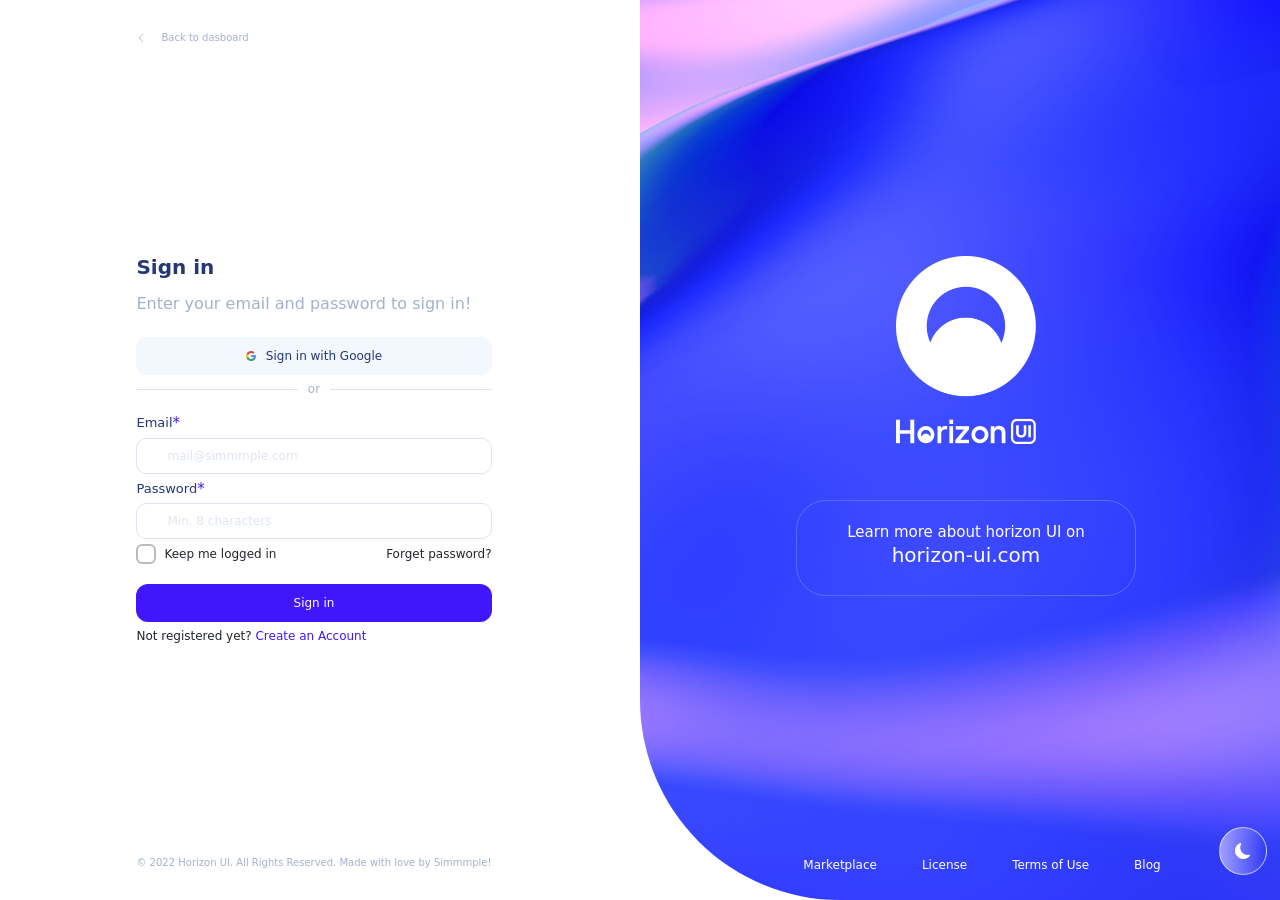
==== singin.html @ 50a40989 "1" ====
<html>
    <head>

  <link rel="stylesheet" href="https://cdn.jsdelivr.net/npm/bootstrap-icons@1.11.3/font/bootstrap-icons.min.css" />
 <link href="https://cdn.jsdelivr.net/npm/bootstrap@5.3.3/dist/css/bootstrap.min.css" rel="stylesheet">
  <link rel="stylesheet" href="./index.css">

    </head>



    <body style="background-color: white;" class="signin">
        


<div class="row h-100">
    <div class="col-6 center" >
        <div class="signincontainer">
            <div class="textgray d-flex align-items-center back"><a href="./index.html"><i class="bi bi-chevron-left"></i> <p class="m-0">Back to dasboard</p></a></div>
            <div class="inputs ">
                <h3 style="color: #253774; font-weight: 700;">Sign in</h3>
                <p class="textgray" style="font-weight: 500;">Enter your email and password to sign in!</p>
                <button class="google"><img src="./Assets/Google__G__Logo 1.png" alt="">Sign in with Google</button>
                <div class="or textgray">or</div>
                <label for="">Email<sup>*</sup></label>
                <input type="text" placeholder="mail@simmmple.com">
                   <label for="">Password<sup>*</sup></label>
                <input type="text" placeholder="Min. 8 characters">
                <div class="d-flex align-items-center justify-content-between forgot">
                    <div class="d-flex align-items-center gap-2"><input type="checkbox"> <p class="m-0">Keep me logged in</p></div>
                    <div>Forget password?</div>
                </div>
                <button class="signinbutton">Sign in</button>
            <div class="create">Not registered yet? <span>Create an Account</span></div>
            </div>
            <div class="footer textgray">© 2022 Horizon UI. All Rights Reserved. Made with love by Simmmple!</div>
        </div>
    </div>
    <div class="col-6 d-flex flex-column align-items-center justify-content-center gap-5 position-relative signingrightside" style="background-image: url(./Assets/Background\ 5.4.png); ">
        <div class="center">
        <img src="./Assets/Horizon Logo.png" alt="">
        </div>
        <div class="mt-2 mb-5 text-white d-flex flex-column align-items-center horizon" >
            <p class="m-0">Learn more about horizon UI on</p>
          <h3>  horizon-ui.com</h3>
        </div>
        <div class="foot">
            <ul>
            <li>Marketplace</li>
            <li>License</li>
            <li>Terms of Use</li>
            <li>Blog</li>
        </ul>
    </div>
    <div class="dark"><i class="bi bi-moon-fill"></i></div>
    </div>
</div>



    </body>



    <script src="https://cdn.jsdelivr.net/npm/bootstrap@5.3.3/dist/js/bootstrap.bundle.min.js"></script>

    <script src="./index.js"></script>

</html>
---- index.css ----
a,a:focus,a:visited{
    color: inherit;
    text-decoration: none;
}
#Dashboard{
 max-height: 150px;
 max-width: 75%;
 height: 250px !important;
 overflow: visible !important;
}
#weeklyRevenue{
    max-height: 150px;
}
#myPieChart{
    max-height: 180px;
}
#calendar{
    width: 100%;
    padding: 0;
}
.piechart .label{
width: 10px;
height: 10px;
border-radius: 50%;
}
.center{
    display: flex;
    align-items: center;
    justify-content: center;
}
.graphcontainer,.Revenue,.piechart,.checktable,.taskscontainer,.teamembers,.fingerprint,.starbucks,.lession,.calendar,.dailytraffic {
    background-color: white;
    padding: 20px;
    display: flex;
    flex-direction: column;
    border-radius: 15px;
    height: 100%;
    overflow: hidden;
}
.profilecomponent{
    background-color: white;
    border-radius: 15px;
    padding: 20px;
    display: flex;
    flex-direction: column;
    align-items: center;
    height: 100%;
}
.secondrow .profilecomponent{

    height: 100%; 
    gap: 20px;
}
.profilecomponent h4{
    font-weight: bold;
    font-size: 18px;
    margin: 0;
}
.profilecomponent p{
    font-weight: 500;
    color: #9faed0;
    font-size: 12px ;
  white-space: wrap;
  margin: 0;
}
.profilecomponent .info p,.profilecomponent .info h6{
    margin: 0;
}
.profilecomponent .info{ 
              box-shadow: 0 4px 20px rgba(0, 0, 0, 0.074);
    padding: 25px;
    border-radius: 15px;
    margin-bottom: 15px;
}
.notificationoption {
    width: 100%;
    display: flex;
    align-items: center;
    gap: 10px;
    font-size: 14px;
    font-weight: 500;
}
.switch{
    width: 33px;
    height: 18px;
    background-color: #dee5f2;
    border-radius: 50px;
    display: flex;
    padding: 2px;
    align-items: center;
    justify-content: end;
    position: relative;
    cursor: pointer;
    transition: 0.2s ease all;
}
.switch.active{
    background-color: #4017fd;
} 
.switch.active .swtichindicator{
  left: 45%;
}
.swtichindicator{
    position: absolute;
    height: 80%;
    left: 3px;
    top: 9.5%;
    aspect-ratio: 1/1;
    border-radius: 50px;
    background-color: white;
    transition: 0.2s ease all;
}
.profilecomponent .head i {
    padding: 10px;
    background-color: #f3f7fe;
    color: #4017fd;
    border-radius: 10px;
}
.profilecomponent .body i {
 display: flex;
 align-items: center;
 justify-content: center;
padding: 20px;
    background-color: #f3f7fe;
    color: #4017fd;
    border-radius: 50%;
    font-size: 40px;
}
.uploadimageinputcontainer{
    position: relative;
    display: flex;
    height: 100%;
    align-items: center;
    justify-content: center;
    flex-direction: column;
    color: #4017fd;
    font-weight: bold;
    background-color: #f9fcfe;
    border: dashed 1px  #e1e8f4;
    padding: 50px;
    border-radius: 15px;
    cursor: pointer;
    transition: 0.3s ease all;
}
.uploadimageinputcontainer:hover{
    background-color: #f1f9fe;
}
.uploadimageinputcontainer i{
    font-size: 50px;
}
.uploadimageinputcontainer input,.uploadimageinputcontainer label{
    position: absolute;
    width: 100%;
    height: 100%;
    display: flex;
    align-items: center;
    justify-content: center;
    cursor: pointer;
}
.uploadimageinputcontainer h3{
    font-size: 20px;
}
.table{
    background-color: white;
}
.lession{
    padding: 0;
}
.lession .header{
    padding: 20px;
}
.lession .header i {
    color: #ff5142;
    background-color: #ff524229;
    padding: 10px;
    border-radius: 15px;
    font-size: 22px;
}
.lession p,.lession h5{
    margin: 0;
}
.lession p{
    font-size: 12px;
    font-weight: 500;
}
.lession h5{
    font-size: 18px;
    font-weight: bold;
}
.lession .body{
    background-color: #f9fcfe;
    padding: 20px;
}
.starbucks{
    position: relative;
}
.starbucks .iconcontainer{
    padding: 15px;
    position: absolute;
    top: 30px;
    right: 30px;
    font-size: 20px;
  background: rgba(255, 255, 255, 0.182); /* semi-transparent white */
  backdrop-filter: blur(5px) saturate(100%);
  -webkit-backdrop-filter: blur(5px) saturate(1000%);
    border-radius: 15px;
    color: white;
}
.starbucks .logocontainer{
    margin-top: -35px;
}
.starbucks .logocontainer h5{
font-size: 25px;
font-weight: bold;
}
.starbucks .logocontainer p{
font-size: 15px;
font-weight: 500;
}
.fingerprint{
    padding: 30px;
    display: flex;
    flex-direction: column;
    justify-content: space-between;
    align-items: start;
    text-align: left;
}
.fingerprint p{
    font-size:12px  ;
    font-weight: 500;
}
.fingerprint button{
    background-color: #4017fd;
    color: white;
    border: none;
    padding: 15px;
    border-radius: 15px;
    transition: 0.3s ease all;
    width: 100%;
}
.fingerprint button:hover{
    background-color: #6b4cf7;
 
}
.fingerprint img{
    max-width: 100px;
}
.Revenue{
    display: flex;
    flex-direction: column;
    justify-content: space-between;
}
.Revenue p{
    font-size: 12px;
    margin: 0;
}
.Revenue sub{margin-bottom: 17px;font-size: 12px;font-weight: 500;}
.Revenue h1{margin: 0;}
.dailytraffic span{
    font-size: 12px;
    color: #05cd99;
}
.piechart .textgray{
    font-size: 12px;
    font-weight: 500;
}
.piechart i{
font-size: 10px;
}
.graphcontainer .header i,.checktable .header i,.taskscontainer .header i,.teamembers .header i,.Revenue .header i{
    display: flex;
    align-items: center;
    justify-content: center;
    background-color:#f4f7fe ;
    color: #4318ff ;
    padding: 0 15px;
    height: 40px;
    width: 40px;
    border-radius: 15px;
    cursor: pointer;
}
.lession .body button{
    background-color: #4017fd;
    color: white;
    font-weight: 500;
    border: none;
    padding: 10px 25px;
    border-radius: 15px;
}
.table{
    border-radius: 15px;
    height: 100%;
    margin: 0;
    display: flex;
    flex-direction: column;
}
.table .header{
    padding: 15px 15px 0 15px;
    display: flex;
    align-items: center;
    justify-content: space-between;
}
.table .body{
    display: flex;
flex-direction: column;
padding-bottom: 15px;
gap: 15px;
justify-content: space-between;
flex-grow: 1;
}
.tablerow{
display: flex;
width: 100%;
justify-content: space-between;
padding:  0px 20px ;
}
.sortable{
    height: 100%;
}
.statusicon{
    color: white !important;
    border-radius: 50px;
    aspect-ratio: 1/1;
    width: 25px;
    height: 25px;
    display: flex;
    align-items: center;
    justify-content: center;
}
.tablerow div{
    margin: 0;
    align-items: center;
    width: 25%;
    display: flex;
    gap: 10px;
    font-weight: 500;
    padding: 0px !important;
    font-size: 12px;
    color: #253774;
}
.tablerow div p{
width: 20%;
margin: 0;
}
.checktablee div p{
    width: 100%;
    padding: 0;
}
.tablerow .rating{
width: 60%;
}
.tablerow i{
color: #dee5f2;
}
.graphcontainer .header p{
    display: flex;
    align-items: center;
    justify-content: center;
    background-color:#f4f7fe ;
    color: #a3aed0 !important;
    padding: 10px 12px 10px 5px;
    height: 40px;
    border-radius: 15px;
    margin: 0;
    font-size: 14px;
}
.graphcontainer .header p i{
    background-color:#f4f7fe ;
    color: #a3aed0 ;
    padding: 0;
}
.titles{
    color:#a3aed0 ;
    font-weight: 500;
    font-size: 14px;
}
.logcontainer{
    display: flex;
    flex-direction: column;
    padding: 20px;
    background-color: white;
    border-radius: 15px;
    gap: 40px;
}
.logcontainer .header{
    display: flex;
    align-items: center;
    width: 100%;
    justify-content: space-between;
}
.checkitem{
    color: #2b3674;
    display: flex;
    align-items: center;
    gap: 5px;
    margin-bottom: 15px;
}
.logcontainer .body{
    display: flex;
    flex-direction: column;
    gap: 20px;
}
.logcontainer .component{
          box-shadow: 0 4px 40px rgba(0, 0, 0, 0.085);
padding: 40px 40px 30px 40px;
border-radius: 15px;
display: flex;
flex-direction: column;
gap: 20px;
}
.logcontainer .component .head,.logcontainer .component .foot{
       display: flex;
       align-items: center;
       justify-content: space-between;
}
.logcontainer .component .head i{
    color: rgba(128, 128, 128, 0.587);
    cursor: pointer;
}
.signingrightside{
    border-radius: 0 0px 0px 300px;
    background-size: cover;
}
.logcontainer p{
    overflow: inherit;
    white-space: wrap;
    font-size: 14px;
    color: #9faed0;
    margin: 0;
}
.logcontainer .body h6{
    margin: 0;
}
.logcontainer .component .status {
    border: 0;
    padding: 8px 30px;
    border-radius: 15px;
    font-size: 12px;
    font-weight: 500;
}
.profilecomponent .status{
    border: 0;
    padding: 10px 20px;
    border-radius: 15px;
    background-color: #4017fd;
    color: white;
}
.profilecomponent .project { 
          box-shadow: 0 4px 40px rgba(0, 0, 0, 0.085);
display: flex;
align-items: center;
    padding: 15px 30px;
    background-color: white;
    border-radius: 15px;
}
.profilecomponent .project i{ 
     color: #8b9bba;
     display: flex;
     align-items: center;
     justify-content: center;
     font-size: 12px;
}
.profilecomponent .project img{ 
   max-width: 20%;
}
.profilecomponent .project .body{ 
padding: 10px;
}
.profilecomponent .project .body p{ 
    font-size: 10px;
margin: 0;
}
.profilecomponent .project .body p span{ 
    color: #4017fd;
  text-decoration: underline;
  cursor: pointer;
}
.profilecomponent .project .body h6{ 
font-size: 12px;
margin: 0;
}
.checkitem p { 
 margin: 0;
}
.tasks p{
    color: #0b0479;
    margin: 0;
}
.tasks div{
    justify-content: center;
}
.checktable .rating{
width: 80%;
}
.tasks .status{
    display: flex;
    align-items: center;
    gap: 5px;

}
.tasks .status i{
    display: flex;
    align-items: center;
    justify-content: center;
    /* color: white; */
    width: 20px;
height: 20px;
border-radius: 50px;
}
.checkitem {
  display: flex;
  align-items: center;
  gap: 10px;
  margin-bottom: 15px;
  cursor: pointer;
  font-weight: 600;
}

.checkitem input[type="checkbox"],.inputs input[type="checkbox"] {
  appearance: none;       
  width: 20px;
  height: 20px;
  border: 2px solid #bbb;  
  border-radius: 6px;     
  transition: all 0.25s ease;
  cursor: pointer;
  position: relative;
  padding: 0 !important;
}

.checkitem input[type="checkbox"]:checked,.inputs input[type="checkbox"]:checked {
  border-color: #4318ff;          
  background-color: #4318ff;      
}

.checkitem input[type="checkbox"]:checked::after ,.inputs input[type="checkbox"]:checked::after{
  content: "";
  position: absolute;
  top: 3px;
  left: 6px;
  width: 5px;
  height: 10px;
  border: solid white;
  border-width: 0 2px 2px 0;
  transform: rotate(45deg);
}
.checkitem input[type="checkbox"]:hover,.inputs input[type="checkbox"]:hover {
  border-color: #666;
}

#color-calendar{
    width: 100%;
    height: 100%;
}


.checkitem p {
  margin: 0;
  font-size: 15px;
}

.taskscontainer .checkitem input + p {
  color: gray; 
  opacity: 0.7; 
}
.taskscontainer .checkitem input:checked + p {
  color: #2b3674; 
  opacity: 1; 
  font-weight: bold;
}
.graphcontainer .body p{
    color: #a3aed0 !important;
font-size: 12px;
margin: 0;
}

.graphcontainer .body span{
    color: #05cd99;
font-size: 10px;
margin: 0;
font-weight: 500;
}

.p ,p{
  white-space: nowrap;        /* keep text on one line */
  overflow: hidden;           /* hide overflowing text */
  text-overflow: ellipsis;    /* add the dots (…) */
}
body{
    background-color: #f3f7fe;
}
.sidebar{
    padding: 0 0 20px 0;
    background-color: white;
    height: 100%;
    align-items: center;
    display: flex;
    flex-direction: column;
    position: fixed;
    width: 250px;
    justify-content: space-between;
}
.sidebarcontainer{
    width: 270px;
}
.grayline{
    width: 100%;
    height: 1px;
    border-bottom: 1px solid rgba(128, 128, 128, 0.134);
}
.sidebar .imgcontainer{
    max-width: 80%;
    padding: 35px 25px 35px 25px;
    display: flex;
    align-items: center;
    justify-content: center;
}
.sidebar .imgcontainer img{
width: 100%;
height: auto;
}
.sidebar ul {
    list-style: none;
    padding: 30px 0 30px 30px;
    font-weight: 500;
    display: flex;
    flex-direction: column;
    gap: 20px;
    font-size: 13px;
    width: 100%;
}
li{
    display: flex;
    align-items: center;
    gap: 15px;
    opacity: 0.5;
    cursor: pointer;
}
.teamembers .members{
    margin-top: 25px;
}
.sidebar ul .active{
opacity: 1;
font-weight: 600;
border-right: 3px solid #4318ff;
}
.sidebar .active i{

color: #4318ff;
}
.colormain{
    color: #253774;
}
.section{
    display: none;
}
.section.active{
    display: flex;
    flex-direction: column;
}
#content{
    padding: 20px 20px 20px 50px;
    width: 100%;
    overflow-y: auto;
}
.section .sectionhead{
    width: 100%;
display: flex;
justify-content: space-between;
align-items: center;
}
.getpro{
    cursor: pointer;
    max-width: 100%;
}
.section .sectionhead p,.section .sectionhead h1{
margin: 0;
}
.section .sectionhead p{
    font-size: 13px;
}
.searchcontainer{
    background-color: white;
    padding: 8px 15px;
    border-radius: 50px;
    display: flex;
    align-items: center;
    gap: 15px;
}
.searchcontainer img{
    max-height: 25px;
}
.inputcontainer input{
    border: none;
background-color: #f3f7fe;
height: 25px;
}
.inputcontainer input:active,.inputcontainer input:focus{
    outline: none;
}
.inputcontainer{
    background-color: #f3f7fe;
font-size: 12px;
    padding: 5px 15px;
    border-radius: 50px;
}
.balancecontainer{
    background-color: #f3f7fe;
    padding: 5px 10px;
    border-radius: 50px;
    display: flex;
    align-items: center;
    font-size: 13px;
    font-weight: 500;
    gap: 5px;
}

.nftmarketbannercontent{
    padding: 45px;
    height: 100%;
    max-height: 100%;
    color: white;
    display: flex;
    flex-direction: column;
    justify-content: space-between;
}
.nftmarketbannercontent h4{
    font-size:  clamp(14px, 2vw + 10px, 25px);
}
.nftmarketbannercontent p{
overflow: inherit;
}
.starbucks .imgcontainer img{
    max-width: 100%;
    min-width: 100%;
}
.clickable{
    position: relative;
}
.nftmarketbannercontent .buttoncontainer{
        font-size: 13px;
}
.nftmarketbannercontent .buttoncontainer button{
    border: none;
    background-color: inherit;
            font-weight: 500;
padding: 13px 20px;
}
.buttonwhitebg{
    border-radius: 15px;

}
.filter{
    padding: 5px 15px;
    color: #4d25fd;
    font-weight: 600;
    cursor: pointer;
}
.filter.active{
    background-color: white;
    border-radius: 50px;
    padding: 5px 15px;
}
.nftscontainer .nft{
    background-color: white;
    padding: 25px 15px;
    border-radius: 18px;
    height: 100%;
    justify-content: center;
    display: flex;
    flex-direction: column;
}
.nftscontainer .nft img{
    max-width: 100%;
    border-radius: 16px;
    min-width: 100%;
}
.nftscontainer .nft p{
    margin: 0;
}
.nftscontainer{
    height: 100%;
}
.nftscontainer .nft button{
    border: none;
    background-color: #0b0479;
    color: white;
    padding: 5px 15px;
    font-weight: 500;
    border-radius: 50px;
    font-size: 13px;
}
.textgray{
    color: #6b7fae9c !important;
}
.textgray div{
        color: #6b7fae9c !important;

}
.inputs h3{
    font-size: 28px;
}

.inputs{
    display: flex;
    flex-direction: column;
    gap: 10px;
}
.inputs label{
    color: #253774;
    font-size: 12px;
    font-weight: 500;
}
.inputs label sup{
    color: #4017fd;
    font-weight: 500;
    font-size: 15px;
top: 1px;
}
.inputs input{
    padding: 10px 30px;
    border-radius: 10px;
    border: 1px solid #dee5f2;
}
.inputs input::placeholder{
  
   color:  #dee5f2;
}
.back a{
gap: 15px;
display: flex;
align-items: center;
transition: 0.3s ease all;
}
.back a:hover{
    gap: 25px;
}
.or{
    display: flex; 
    align-items: center;
    gap: 10px;
    font-size: 12px;
    margin: 10px 0;
}
.or::before{
    content: "";
    width: 50%;
    border-bottom: 1px solid #dee5f2;
}
.or::after{
    content: "";
    width: 50%;
    border-bottom: 1px solid #dee5f2;
}
.button{
    color: #4018fd;
    background-color: #f2f6fd;
    padding: 5px 10px;
    border-radius: 25px;
    font-weight: 500;
}
.google{
    background-color: #f3f7fe;
    border: none;
    color: #253774;
    font-weight: 500;
    display: flex;
    align-items: center;
    justify-content: center;
    gap: 10px;
    padding: 10px;
    border-radius: 10px;
    font-size: 12px;
}
.signinbutton{
        background-color: #4017fd;
    border: none;
    color: #ffffff;
    display: flex;
    align-items: center;
    justify-content: center;
    gap: 10px;
    padding: 10px;
    font-size: 14px;
    border-radius: 12px;
    margin-top: 15px;
    font-size: 12px;
}
.signin span{
    color: #4017fd;
    font-weight: 500;
    cursor: pointer;
}
.topcreators{
    background-color: white;
border-radius: 15px;
flex-grow: 1;
display: flex;
flex-direction: column;
}
.topcreators .header{
    padding: 20px 20px 5px 20px;
    display: flex;
    flex-direction: column;
    align-items: center;
    justify-content: space-between;
    gap: 15px;
      box-shadow: 0 4px 40px rgba(0, 0, 0, 0.085);

}
.topcreators .header p{
margin-bottom: 5px;
}
.topcreators .body{
    padding: 25px 25px;
    display: flex;
    flex-direction: column;
    gap: 20px;
    justify-content: space-between;
    height: 100%;
}
/* stationary element */

.draggable{
    user-select: none;
    cursor: inherit;
}
.draggable img{
        user-select: none;
    cursor: pointer;
}
.hidden-ghost {
  opacity: 0 !important;
  visibility: hidden !important;
}

.topcreators .body p{
    color: #9faed0;
    margin: 0;
}
.topcreators .header p{
    color: #9faed0;
    font-weight: 500;
}
.creator{
    display: flex;
    align-items: center;
}
.creatorname{
    width: 50%;
    font-weight: 500;
    color: #253774;
}
.rating{
    height: 10px;
    width: 20%;
    border-radius: 50px;
    background-color: #edf4fb;
}
.rating .indicator{
    background-color: #4017fd;
    height: 100%;
        border-radius: 50px;
}
.History{
background-color: white;
border-radius: 15px;
padding: 20px;
flex-grow: 1;
display: flex;
flex-direction: column;
gap: 20px;
}
.History .body{
    height: 100%;
    justify-content: space-between;
    display: flex;
    flex-direction: column;
}
.History .nft{
    display: flex;
    width: 100%;
    padding: 10px 20px;
    align-items: center;
    justify-content: space-between;
    transition: 0.3s ease all;
}

.History .nft p{
margin: 0;
}
.history .nft .imgcontainer{
    width: 50%;
}

.History .nft:hover{
      box-shadow: 0 4px 40px rgba(0, 0, 0, 0.085);
      border-radius: 15px;
      
}
.member{
          box-shadow: 0 4px 40px rgba(0, 0, 0, 0.085);
padding: 15px;
border-radius: 15px;
width: 100%;
}
.member p{
    font-weight: 500;
    font-size: 12px;
}
.member h5{
    font-weight: 500;
    font-size: 15px;
}
.navv{
    display: flex;
    flex-direction: column;
    padding: 10px 0 0 30px;
    width: 100%;
}
footer{
    display: flex;
    width: 100%;
    align-items: center;
    justify-content: space-between;
    margin-top: 20px;
    color: rgb(185, 185, 185);
    font-size: 12px;
    font-weight: 500;
}

footer ul{
    display: flex;
  flex-direction: row;
  width: auto;
  padding: 0;
  margin: 0;
}

.fav{
    position: absolute;
    top: 10px;
    display: flex;
    right: 10px;
 max-width: 20%;
 background-color: white;
 padding: 10px;
 border: 0;
 border-radius: 50px;
 align-items: center;
 justify-content: center;
 transition: 0.3s ease all;
 cursor: pointer;
}
table tr,table td{
border: 0;
 padding:   15px 15px 5px 15px;
}

.rotate::before{
transform: rotate(180deg);
}
thead{
    border-bottom: 1px solid #e0e0e0;
}

thead td{
    color:#a3aed0 ;
font-weight: 500;
cursor: pointer;
}
tbody p{
    margin: 0;
    width: 40%;
}
.profileicon{
    cursor: pointer;
}
tbody td{
    color: #2b3674;
    font-weight: 500;
}
table{
    margin-bottom: 15px;
}
.fav:hover{
  
 background-color: rgb(255, 184, 184);

}
.fav.active{
     background-color: rgb(255, 104, 104);

}

.nft .avatarscontainer img{
  min-width: inherit;
  min-height: inherit;
  height: 100%;
}
.moreavatars{
    background-color: #dfe6f2;
    border-radius: 100%;
    font-size: 10px;
    justify-content: center;
    width: 35px;
    height: 35px;
    border: 3px solid white;
    color: #4017fd;
    font-weight: bolder;
}
.stat-card{
    background-color: white;
    border-radius: 15px;
    padding: 15px;
    display: flex;
    align-items: center;
    gap: 10px;
    height: 100%;
}
.stat-card p{
  color: #a3aed0;
  font-weight: 500;
  margin: 0;
  font-size: 13px;
}
.horizon{
    border: 1px solid #5a6efe; 
    padding: 20px 100px;
     border-radius: 30px;
}
.stat-card h5{
  font-weight: 700;
}
.stat-card i{ 
color: #4318ff;
background-color: #f4f7fe;
padding: 15px;
font-size: 25px;
border-radius: 50px;
}
.stat-card.tasks i{ 
color: white;
background: linear-gradient(to right ,#4482eb ,#04befe);
padding: 15px;
font-size: 25px;
border-radius: 50px;
}

.stat-card span{ 
color: #33d6ac;
font-weight: bolder;
}
.dropdown button{
    border: 0;
    background-color: inherit;
}
.signin{
    overflow-x: hidden;
}
.signin .foot{
    position: absolute;
    bottom: 40px;
    width: 100%;
    display: flex;
    align-items: center;
    justify-content: center;
}
.forgot,.create{
    font-size: 12px ;
}
.signin .foot ul{
display: flex;
gap: 45px;
color: white;
}
.signin .foot ul li{
font-size: 12px;
opacity: 1;
}
.signin .foot ul li:hover{
text-decoration: underline;
}
.signin .dark{
    color: white;
background: linear-gradient(to right,#a3a0ff,#d5ccff00);
    border: 1px solid rgba(255, 255, 255, 0.6);
    padding: 15px;
    border-radius: 50px;
    position: absolute;
    bottom: 40px;
    right: 40px;
    cursor: pointer;
    transition: 0.2s ease all;
}
.signin .dark:hover{
background: linear-gradient(to right,#cccaff,#d5ccff34);
}
.signincontainer{
    display: flex;
    justify-content: space-between;
    height: 100%;
    flex-direction: column;
    max-width: 500px;
    padding: 30px 0;
}
  .profilecomponent .body{
        gap: 20px;
    }
    .signincontainer .footer{
        font-size: 11px;
    }
@media (max-width: 1600px) {
    .logcontainer .component{
        padding: 25px 25px 15px 25px;
    }
.History .nft{
    font-size: 12px;
    padding: 7px 20px;
}

.uploadimageinputcontainer{
    position: relative;
    display: flex;
    height:100%;
    align-items: center;
    justify-content: center;
    flex-direction: column;
    color: #4017fd;
    font-weight: bold;
    background-color: #f9fcfe;
    border: dashed 1px  #e1e8f4;
    padding: 10px;
    border-radius: 15px;
    cursor: pointer;
    transition: 0.3s ease all;
}
.nftscontainer .nft p {
font-size: 12px;
}


}
@media (max-width: 1500px) {
    table td{
        padding: 10px 10px 5px 10px;
    }
  .table h4{
    font-size: 16px;
  }
    tbody td,thead td{
        font-size: 12px;
    }
    .uploadimageinputcontainer{
        max-height: 80%;
    }
    .profilecomponent .info{
        padding: 20px;
    }
    .signin img{
        width: 50%;
    }
    .fingerprint button{
        padding: 5px;
        font-size: 12px;
        border-radius: 8px;
    }
    .member{
        padding: 10px;
    }
    .member h5{
        font-size: 13px;
    }
    .member p{
        font-size: 10px;
    }
    .member img{
        width: 20%;
    }
    .lession h5{
        font-size: 16px;
    }
    .lession h4{
        font-size: 18px;
    }
    .fingerprint h3,.starbucks .logocontainer h5{
        font-size: 20px;
    }
    .lession .body button{
        padding: 10px 15px;
    }
    .dropdown img{
        max-width: 80%;
    }
.nftscontainer .nft{
    font-size: 11px;
}
.History{
    gap: 0px;
}

.History .nft{
    font-size: 10px;
    padding: 5px;
    margin-top: 5px;
}

.creatorname{
    font-size: 12px;
}
.topcreators .header,.w-25{
    font-size: 10px;
}
.rating{
    height: 5px;
}
   .History .imgcontainer img{
        width: 60px;
    }
}

@media (max-width: 1400px) {
    .filter{
        font-size: 12px;
    }
.nftscontainer .nft{
    padding: 15px 10px;
}
.nftscontainer .nft p {
font-size: 11px;
}
.nftscontainer .nft button{
    font-size: 10px;
}

.History .header{
    font-size: 12px;
}
   .History .imgcontainer img{
        width: 60px;
    }

 


}

@media (max-width: 1300px) {
    
        .imgcontainer p {
  white-space: nowrap;
  overflow: hidden;
  text-overflow: ellipsis;
  display: block;
  max-width: 85%; /* ensure it knows its limit */
}

    .creatorname img{
        max-width: 20px;
        max-height: 20px;
    }
    .nftmarketbannercontent h4{
        font-size: 20px;
    }
    .nftmarketbannercontent .buttoncontainer button {
    padding: 10px 15px;
    }
    .fav{
    position: absolute;
    top: 10px;
    display: flex;
    right: 10px;
 max-width: 15%;
}
    .filter{
        font-size: 11px;
    }
.nftscontainer .nft{
    padding: 15px 10px;
}
.nftscontainer .nft p {
font-size: 9px;
}
.nftscontainer .nft button{
    font-size: 8px;
}
.creatorname{
    font-size: 10px;
}
   .History .imgcontainer img{
        width: 55px;
    }

    
}

@media (max-width : 1200px) {

 .filter{
    font-size: 10px;
 }
  .nftscontainer h5{
    font-size: 15px;
  }
    .horizontal{
        max-width: 70px !important;
    }
    .sidebar{
        width: 200px;
    }
    .sidebarcontainer{
        width: 220px;
    }
       .History .imgcontainer img{
        width: 40px;
    }
}

@media (max-width : 1100px) {
  
    .History .imgcontainer img{
        width: 40px;
    }
    .History .nft{
        font-size: 7px;
    }
    .nftscontainer .nft p{
font-size: 8px;
    }
 
    .horizontal{
        max-width: 50px !important;
    }
}


@media (max-width : 1060px) {
    .nftscontainer .nft p{
font-size: 7px;
    }
 .nftscontainer .nft button{
    font-size: 6px;
 }
    .horizontal{
        max-width: 50px !important;
    }
}
@media (max-width : 1600px){
    .google img{
        width: 20px;
    }

  
}
@media (max-width : 1366px){
    .profilecomponent p{
        font-size: 8px;
    }
    .uploadimageinputcontainer h3{
        font-size: 15px;
    }
    .uploadimageinputcontainer i{
        font-size: 30px;
    }
 .sidebar ul{
    font-size: 10px;
    gap: 15px;
 }
    .forgot,.create{
        font-size: 12px;
    }
    .signin .dark{
        bottom: 25px;
        right: 25px;
    }
    .signin .foot{
        bottom: 10px;
    }
    .signingrightside{
    border-radius: 0 0px 0px 200px;
    background-size: cover;
}
    .inputs label{
        font-size: 13px;
    }
    .or{
        margin: 0 0 10px 0;
    }
    .inputs {
        gap: 5px;
    }
    .inputs input{
        padding: 8px 30px;
        border-radius: 10px;
        font-size: 12px;
    }
    .google,.signinbutton{
        font-size: 12px;
        padding: 10px;
    }
 .inputs h3{
    font-size: 20px;
 }
 
    .signincontainer .footer, .signincontainer .back{
        font-size: 10px;
    }
    .google img{
        width: 10px;
    }
    .horizon{
padding: 20px 50px;
    }
       .horizon p{
        font-size: 15px;
    }
    .horizon h3{
        font-size: 20px;
    }
    .uploadimageinputcontainer{
        max-height: 80%;
    }
    .profilecomponent{
        padding: 15px;
    }
    .logcontainer .component{
        padding: 25px 25px 15px 25px;
    }
    .horizontalavatars img{
        height: 25px !important;
     
    }
    .nftscontainer .nft{
        padding: 10px;
    }
    .nft .avatarscontainer img{

max-height: 25px;   
max-width: 25px;
}
.moreavatars{
    width: 25px;
    height: 25px;
    font-size: 7px;
}
    .sidebarcontainer{
        width: 200px;
    }
    .sidebar{
        width: 200px;
    }
    .profilecomponent .project{
        padding: 15px;
    }

    .secondrow .profilecomponent{
        gap: 10px;
    }
    .profilecomponent .info{
        padding: 20px 15px;
        margin-bottom: 10px;
    }
    .profilecomponent .info h6{
        font-size: 11px;
    }
    .profilecomponent .body{
        gap: 10px;
        height: 100%;
        justify-content: center;
    }
    .notificationoption{
        font-size: 10px;
    }
    .profilecomponent h5{
        font-size: 14px;
    }
    .profilecomponent h4{
        font-size: 14px;
    }
    .profilecomponent p{
        font-size: 10px;
    }
    .profilecomponent .status{
    border: 0;
    padding: 10px 15px;
    border-radius: 15px;
    background-color: #4017fd;
    color: white;
    font-size: 12px;
}
    .logcontainer{
        gap: 20px;
    }
    .stat-card h5{
        font-size: 15px;
    }
    .logcontainer .component .status{
        padding: 5px 15px;
        font-size: 10px;
    }
    .logcontainer p{
        font-size: 10px;
    }
        .stat-card p{
        font-size: 11px;
    }
         .stat-card i{
        font-size: 13px;
        padding: 10px;
    }
    .stat-card.tasks i {
    padding: 10px;
    font-size: 20px;
    }
    .dropdown img{
        max-width: 70%;
    }
  .graphcontainer .header p{
    font-size: 12px;
    padding: 8px 10px 8px 3px;
  }
  .graphcontainer h2,.Revenue h1{
    font-size: 25px;
  }
  .checkitem p{
    font-size: 12px;
    margin: 0;
  }
  .checkitem{
    margin-bottom: 8px;
  }
  #myPieChart{
    max-height: 130px;
  }
  .piechart{
    justify-content: space-between;
  }
  #calendar{
    padding: 0px 25px;
  }
  .calendar {
    padding:  10px 25px;
  }
  .fingerprint{
    padding: 20px;
    gap: 15px;
  }
  .fingerprint img{
    max-width: 50px;
  }
    .fingerprint h3{
font-size: 20px;
  }
  .fingerprint p{
    font-size:12px  ;
    font-weight: 500;
    white-space: inherit;
}
.member h5{
    font-size: 12px;
}
.member p{
    font-size: 8px;
}
.member{
    padding: 10px;
    width: 100%;
}
.lession h5{
    font-size: 15px;
}
.lession h4{
    font-size: 14px;
}
.lession .body{
    font-size: 12px;
}
.lession .body button{
    padding: 5px 15px;
}
.fingerprint button{
    padding: 10px;
    font-weight: 500;
}
.starbucks .imgcontainer img{
    max-width: 100%;
}
.teamembers .members{
    margin-top: 10px;
}
.starbucks .iconcontainer{
    padding: 10px;
    position: absolute;
    top: 30px;
    right: 30px;
    font-size: 15px;
  background: rgba(255, 255, 255, 0.182); /* semi-transparent white */
  backdrop-filter: blur(5px) saturate(100%);
  -webkit-backdrop-filter: blur(5px) saturate(1000%);
    border-radius: 15px;
    color: white;
}
.starbucks .logocontainer h5{
    font-size: 20px;
}
.starbucks .logocontainer p{
    font-size: 12px;
}
.teamembers img{
    max-width: 25%;
}
}

.sectionhead{
    p{
        color: red !important;
        box-align: center
        9
        
        
        
        
        
        
        
        
        
        
        
        
        
        
        
        
        
        
        
        
        
        
        
        
        
        
        
        
        
        
        ;
    }
}
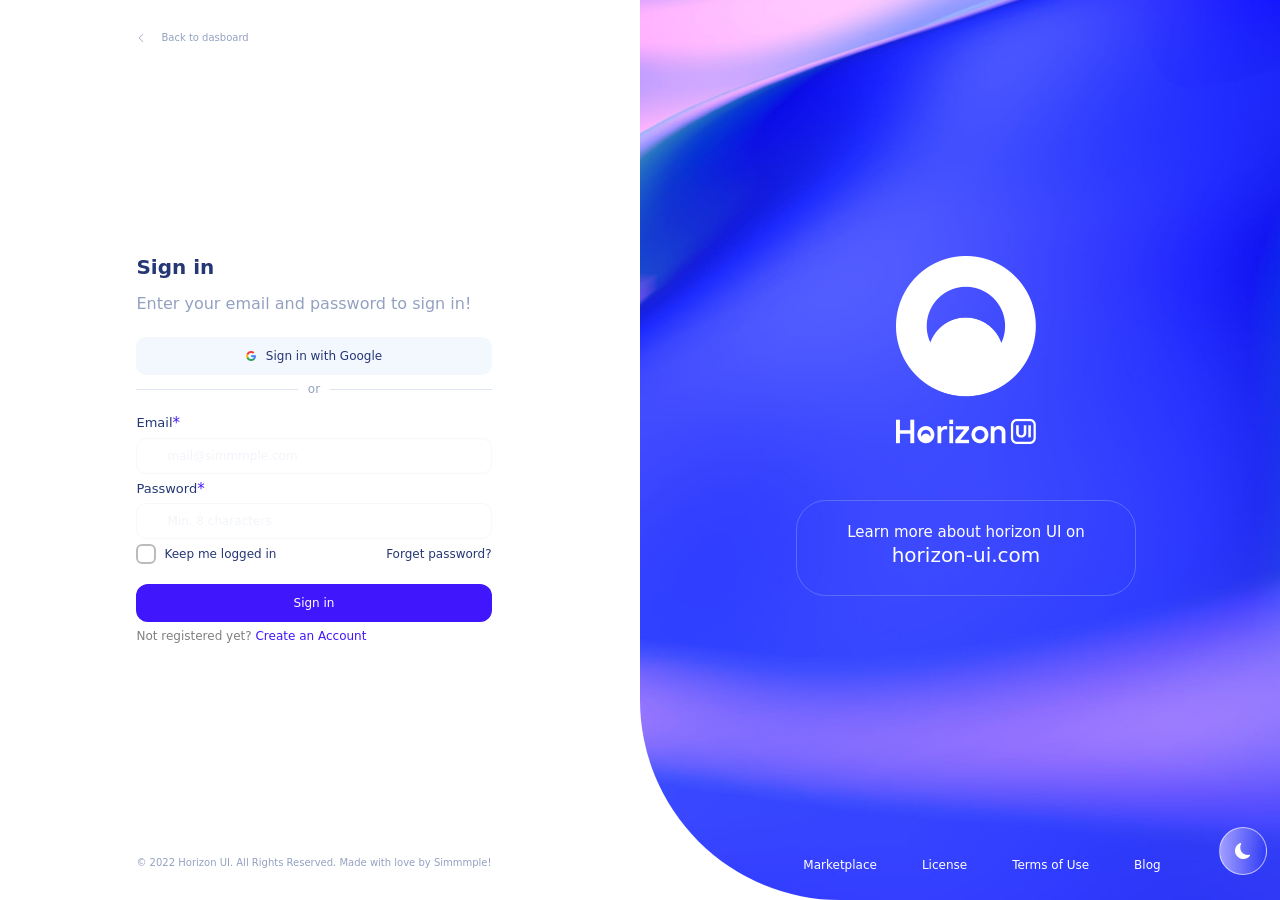
==== commit a1594bee: "dark theme" ====
--- a/singin.html
+++ b/singin.html
@@ -9,16 +9,16 @@
 
 
 
-    <body style="background-color: white;" class="signin">
+    <body class="signin">
         
 
 
 <div class="row h-100">
-    <div class="col-6 center" >
+    <div class="col-lg-6 col-12 center" >
         <div class="signincontainer">
             <div class="textgray d-flex align-items-center back"><a href="./index.html"><i class="bi bi-chevron-left"></i> <p class="m-0">Back to dasboard</p></a></div>
             <div class="inputs ">
-                <h3 style="color: #253774; font-weight: 700;">Sign in</h3>
+                <h3>Sign in</h3>
                 <p class="textgray" style="font-weight: 500;">Enter your email and password to sign in!</p>
                 <button class="google"><img src="./Assets/Google__G__Logo 1.png" alt="">Sign in with Google</button>
                 <div class="or textgray">or</div>
@@ -30,13 +30,13 @@
                     <div class="d-flex align-items-center gap-2"><input type="checkbox"> <p class="m-0">Keep me logged in</p></div>
                     <div>Forget password?</div>
                 </div>
-                <button class="signinbutton">Sign in</button>
-            <div class="create">Not registered yet? <span>Create an Account</span></div>
+                <button class="signinbutton center">Sign in</button>
+            <div class="create ">Not registered yet? <span>Create an Account</span></div>
             </div>
-            <div class="footer textgray">© 2022 Horizon UI. All Rights Reserved. Made with love by Simmmple!</div>
+            <div class="footer textgray center">© 2022 Horizon UI. All Rights Reserved. Made with love by Simmmple!</div>
         </div>
     </div>
-    <div class="col-6 d-flex flex-column align-items-center justify-content-center gap-5 position-relative signingrightside" style="background-image: url(./Assets/Background\ 5.4.png); ">
+    <div class="col-lg-6 d-none d-lg-flex flex-column align-items-center justify-content-center gap-5 position-relative signingrightside" style="background-image: url(./Assets/Background\ 5.4.png); ">
         <div class="center">
         <img src="./Assets/Horizon Logo.png" alt="">
         </div>
@@ -64,6 +64,9 @@
 
     <script src="https://cdn.jsdelivr.net/npm/bootstrap@5.3.3/dist/js/bootstrap.bundle.min.js"></script>
 
-    <script src="./index.js"></script>
+<script>
+  const savedTheme = localStorage.getItem('theme') || 'light';
+  document.documentElement.dataset.theme = savedTheme;
+</script>
 
 </html>
--- a/index.css
+++ b/index.css
@@ -1,3 +1,66 @@
+
+:root {
+  --bg: #f3f7fe;
+  --text: black;
+  --bgcomponent:white;
+  --bid: #4017fd;
+  --gray: #93a1c1;
+    --maintext:#253774;
+    --sidebarbg: #ffffff;
+    --sidebarliopacity: 0.5;
+    --liactiveicon:#4318ff;
+    --liactiveborder: 3px solid #4017fd;
+    --indicatorcolor: #4017fd;
+    --horizontalborder: 3px solid white ;
+    --bidbuttonbg: #0b0479;
+    --buttonbg: #f2f6fd;
+    --rating:#edf4fb;
+    --staticon:#f3f7fe ;
+    --thismonthcolor: #a3aed0 ;
+--ptext: #2b3674;
+--darkpurple: #0b0479;
+--transparent: transparent;
+--secondarybg: #f9fcfe;
+--bs-table-bg:white;
+--bs-body-bg:white;
+--thead-border-bottom: 1px solid #e0e0e0;
+--checkbox-border: solid white;
+--secondary-hover:#f1f9fe;
+--switchbg: #dee5f2;
+--create: white;
+}
+
+[data-theme="dark"] {
+  --bg: #061437;
+  --text: #eee;
+  --bgcomponent:#0a1c44;
+  --bs-body-bg: #0a1c44;
+  --bs-table-bg: #0a1c44;
+  --bid: white;
+  --gray:#9faed0;
+  --maintext:white;
+  --sidebarbg: #0a1c44;
+  --sidebarliopacity: 1;
+  --liactiveicon:white;
+  --liactiveborder: 3px solid #7850fd;
+  --horizontalborder: 3px solid #0a1c44 ;
+  --indicatorcolor: #7850fd;
+  --bidbuttonbg: #7850fd;
+  --buttonbg: #7850fd;
+  --rating:#223256;
+  --staticon: #16254b;
+  --thismonthcolor: white ;
+  --ptext: white;
+  --darkpurple:white ;
+  --transparent: #16254b;
+  --secondarybg: #16254b;
+  --thead-border-bottom: 1px solid #253357;
+  --checkbox-border: solid #061437;
+  --secondary-hover:#111e40;
+  --switchbg: #16254b;
+  --create:#dee5f2;
+}
+
 a,a:focus,a:visited{
     color: inherit;
     text-decoration: none;
@@ -28,8 +91,14 @@
     align-items: center;
     justify-content: center;
 }
+table{
+    background-color: var(--bgcomponent);
+}
+.table{
+    --bs---bs-table-bg: #0a1c44;
+}
 .graphcontainer,.Revenue,.piechart,.checktable,.taskscontainer,.teamembers,.fingerprint,.starbucks,.lession,.calendar,.dailytraffic {
-    background-color: white;
+    background-color: var(--bgcomponent);
     padding: 20px;
     display: flex;
     flex-direction: column;
@@ -38,7 +107,7 @@
     overflow: hidden;
 }
 .profilecomponent{
-    background-color: white;
+    background-color: var(--bgcomponent);
     border-radius: 15px;
     padding: 20px;
     display: flex;
@@ -71,6 +140,7 @@
     padding: 25px;
     border-radius: 15px;
     margin-bottom: 15px;
+    background-color: var(--transparent);
 }
 .notificationoption {
     width: 100%;
@@ -79,11 +149,17 @@
     gap: 10px;
     font-size: 14px;
     font-weight: 500;
+}
+[data-calendar-theme=light] .vanilla-calendar-week__day,[data-calendar-theme=light] .vanilla-calendar-day__btn_prev, [data-calendar-theme=light] .vanilla-calendar-day__btn_next,[data-calendar-theme=light] .vanilla-calendar-day__btn_weekend, [data-calendar-theme=light] .vanilla-calendar-day__btn_holiday,[data-calendar-theme=light] .vanilla-calendar-day__btn{
+    color: var(--text);
+}
+[data-calendar-theme=light].vanilla-calendar,[data-calendar-theme=light] .vanilla-calendar-day__btn{
+    background-color: var(--bgcomponent);
 }
 .switch{
     width: 33px;
     height: 18px;
-    background-color: #dee5f2;
+    background-color: var(--switchbg);
     border-radius: 50px;
     display: flex;
     padding: 2px;
@@ -94,7 +170,7 @@
     transition: 0.2s ease all;
 }
 .switch.active{
-    background-color: #4017fd;
+    background-color: var(--indicatorcolor);
 } 
 .switch.active .swtichindicator{
   left: 45%;
@@ -111,8 +187,8 @@
 }
 .profilecomponent .head i {
     padding: 10px;
-    background-color: #f3f7fe;
-    color: #4017fd;
+    background-color: var(--staticon);
+    color: var(--bid);
     border-radius: 10px;
 }
 .profilecomponent .body i {
@@ -120,11 +196,20 @@
  align-items: center;
  justify-content: center;
 padding: 20px;
-    background-color: #f3f7fe;
-    color: #4017fd;
+    background-color: var(--staticon);
+    color: var(--bid);
     border-radius: 50%;
     font-size: 40px;
 }
+[data-calendar-theme=light] .vanilla-calendar-header__content, [data-calendar-theme=light] .vanilla-calendar-month, [data-calendar-theme=light] .vanilla-calendar-year{
+    color: var(--text);
+}
+[data-calendar-theme=light] .vanilla-calendar-arrow:before{
+display: none;
+}
+[data-calendar-theme=light].vanilla-calendar{
+    color: var(--text);
+}
 .uploadimageinputcontainer{
     position: relative;
     display: flex;
@@ -132,9 +217,9 @@
     align-items: center;
     justify-content: center;
     flex-direction: column;
-    color: #4017fd;
+    color: var(--bid);
     font-weight: bold;
-    background-color: #f9fcfe;
+    background-color: var(--secondarybg);
     border: dashed 1px  #e1e8f4;
     padding: 50px;
     border-radius: 15px;
@@ -142,7 +227,7 @@
     transition: 0.3s ease all;
 }
 .uploadimageinputcontainer:hover{
-    background-color: #f1f9fe;
+    background-color: var(--secondary-hover);
 }
 .uploadimageinputcontainer i{
     font-size: 50px;
@@ -160,7 +245,7 @@
     font-size: 20px;
 }
 .table{
-    background-color: white;
+    background-color: var(--bgcomponent);
 }
 .lession{
     padding: 0;
@@ -187,7 +272,7 @@
     font-weight: bold;
 }
 .lession .body{
-    background-color: #f9fcfe;
+    background-color: var(--secondarybg);
     padding: 20px;
 }
 .starbucks{
@@ -270,8 +355,8 @@
     display: flex;
     align-items: center;
     justify-content: center;
-    background-color:#f4f7fe ;
-    color: #4318ff ;
+  color: var(--liactiveicon);
+background-color: var(--staticon);
     padding: 0 15px;
     height: 40px;
     width: 40px;
@@ -315,9 +400,10 @@
 }
 .sortable{
     height: 100%;
+    background-color: var(--bgcomponent);
 }
 .statusicon{
-    color: white !important;
+    color: var(--bg) !important;
     border-radius: 50px;
     aspect-ratio: 1/1;
     width: 25px;
@@ -355,8 +441,8 @@
     display: flex;
     align-items: center;
     justify-content: center;
-    background-color:#f4f7fe ;
-    color: #a3aed0 !important;
+    background-color: var(--staticon) ;
+    color: var(--thismonthcolor) !important;
     padding: 10px 12px 10px 5px;
     height: 40px;
     border-radius: 15px;
@@ -364,8 +450,8 @@
     font-size: 14px;
 }
 .graphcontainer .header p i{
-    background-color:#f4f7fe ;
-    color: #a3aed0 ;
+    background-color: var(--staticon) ;
+    color: var(--thismonthcolor) ;
     padding: 0;
 }
 .titles{
@@ -377,7 +463,7 @@
     display: flex;
     flex-direction: column;
     padding: 20px;
-    background-color: white;
+    background-color: var(--bgcomponent);
     border-radius: 15px;
     gap: 40px;
 }
@@ -388,7 +474,7 @@
     justify-content: space-between;
 }
 .checkitem{
-    color: #2b3674;
+    color: var(--ptext);
     display: flex;
     align-items: center;
     gap: 5px;
@@ -406,6 +492,7 @@
 display: flex;
 flex-direction: column;
 gap: 20px;
+background-color: var(--transparent);
 }
 .logcontainer .component .head,.logcontainer .component .foot{
        display: flex;
@@ -441,7 +528,7 @@
     border: 0;
     padding: 10px 20px;
     border-radius: 15px;
-    background-color: #4017fd;
+    background-color: var(--indicatorcolor);
     color: white;
 }
 .profilecomponent .project { 
@@ -451,6 +538,7 @@
     padding: 15px 30px;
     background-color: white;
     border-radius: 15px;
+    background-color: var(--transparent);
 }
 .profilecomponent .project i{ 
      color: #8b9bba;
@@ -470,7 +558,7 @@
 margin: 0;
 }
 .profilecomponent .project .body p span{ 
-    color: #4017fd;
+    color: var(--bid);
   text-decoration: underline;
   cursor: pointer;
 }
@@ -482,7 +570,7 @@
  margin: 0;
 }
 .tasks p{
-    color: #0b0479;
+    color: var(--darkpurple);
     margin: 0;
 }
 .tasks div{
@@ -547,20 +635,118 @@
   border-color: #666;
 }
 
+
+
+
+
+
+
+table input[type="checkbox"] {
+  appearance: none;       
+  width: 20px;
+  height: 20px;
+  border: 2px solid #bbb;  
+  border-radius: 3px;
+  margin-right: 5px;     
+  transition: all 0.25s ease;
+  cursor: pointer;
+  position: relative;
+  padding: 0 !important;
+}
+
+table input[type="checkbox"]:checked{
+  border-color: transparent;          
+  background-color: var(--indicatorcolor);     
+   
+}
+
+table input[type="checkbox"]:checked::after {
+  content: "";
+  position: absolute;
+  top: 3px;
+  left: 6px;
+  width: 5px;
+  height: 10px;
+  border: var(--checkbox-border);
+  border-width: 0 2px 2px 0;
+  transform: rotate(45deg);
+  
+}
+table input[type="checkbox"]:hover,table input[type="checkbox"]:focus {
+  border-color: none;
+  
+}
+
+
+
+
+
+
+
 #color-calendar{
     width: 100%;
     height: 100%;
 }
 
-
+.setting{
+    position: relative;
+}
+.setting i{
+    cursor: pointer;
+}
+.settingmenu{
+    position: absolute;
+    right: 15px;
+    white-space: nowrap;
+    display: flex;
+    flex-direction: column;
+    justify-content: center;
+ top: 100%;
+user-select: none;
+z-index: 2;
+ opacity: 0;
+    transform: translateY(-15px);
+    transition: 0.3s ease all;
+    pointer-events: none;
+
+}
+
+.settingmenu.active{
+    opacity: 1;
+    transform: translateY(0);
+        pointer-events: all;
+
+}
+.settingmenu ul{ 
+          box-shadow: 0 4px 20px rgba(0, 0, 0, 0.168);
+    padding: 0;
+    margin: 0;
+    padding: 10px;
+z-index: 2;
+border-radius: 15px;
+border: 1px solid rgba(0, 0, 0, 0.192);
+overflow: hidden;
+    background-color: var(--staticon);
+}
+.settingmenu li{
+    opacity: 1;
+    color: var(--text);
+    font-size: 14px;
+    font-weight: 500;
+    padding: 3px 10;
+    border-radius: 5px;
+}
+.settingmenu li:hover{
+  background-color: var(--bg);
+}
 .checkitem p {
   margin: 0;
   font-size: 15px;
 }
 
 .taskscontainer .checkitem input + p {
-  color: gray; 
-  opacity: 0.7; 
+    color: var(--ptext);
+  opacity: var(--sidebarliopacity); 
 }
 .taskscontainer .checkitem input:checked + p {
   color: #2b3674; 
@@ -586,11 +772,11 @@
   text-overflow: ellipsis;    /* add the dots (…) */
 }
 body{
-    background-color: #f3f7fe;
+    background-color: var(--bg);
 }
 .sidebar{
     padding: 0 0 20px 0;
-    background-color: white;
+    background-color: var(--sidebarbg);
     height: 100%;
     align-items: center;
     display: flex;
@@ -628,27 +814,34 @@
     font-size: 13px;
     width: 100%;
 }
+.lession .body {
+    gap: 10px;
+}
 li{
     display: flex;
     align-items: center;
     gap: 15px;
-    opacity: 0.5;
+    opacity: var(--sidebarliopacity);
     cursor: pointer;
 }
 .teamembers .members{
     margin-top: 25px;
+   display: flex;
+   flex-direction: column;
+   align-items: center;
+   justify-content: space-between;
 }
 .sidebar ul .active{
 opacity: 1;
 font-weight: 600;
-border-right: 3px solid #4318ff;
+border-right: var(--liactiveborder);
 }
 .sidebar .active i{
 
-color: #4318ff;
+color: var(--liactiveicon);
 }
 .colormain{
-    color: #253774;
+    color: var(--maintext);
 }
 .section{
     display: none;
@@ -679,7 +872,7 @@
     font-size: 13px;
 }
 .searchcontainer{
-    background-color: white;
+    background-color: var(--bgcomponent);
     padding: 8px 15px;
     border-radius: 50px;
     display: flex;
@@ -691,20 +884,20 @@
 }
 .inputcontainer input{
     border: none;
-background-color: #f3f7fe;
+background-color: var(--bg);
 height: 25px;
 }
 .inputcontainer input:active,.inputcontainer input:focus{
     outline: none;
 }
 .inputcontainer{
-    background-color: #f3f7fe;
+    background-color: var(--bg);
 font-size: 12px;
     padding: 5px 15px;
     border-radius: 50px;
 }
 .balancecontainer{
-    background-color: #f3f7fe;
+    background-color: var(--bg);
     padding: 5px 10px;
     border-radius: 50px;
     display: flex;
@@ -733,6 +926,9 @@
     max-width: 100%;
     min-width: 100%;
 }
+.mobilesidebbar{
+    display: none;
+}
 .clickable{
     position: relative;
 }
@@ -751,17 +947,18 @@
 }
 .filter{
     padding: 5px 15px;
-    color: #4d25fd;
-    font-weight: 600;
+    color: var(--bid);
+    font-weight: 400;
     cursor: pointer;
+    font-size: 15px;
 }
 .filter.active{
-    background-color: white;
+    background-color: var(--bgcomponent);
     border-radius: 50px;
     padding: 5px 15px;
 }
 .nftscontainer .nft{
-    background-color: white;
+    background-color: var(--bgcomponent);
     padding: 25px 15px;
     border-radius: 18px;
     height: 100%;
@@ -774,15 +971,19 @@
     border-radius: 16px;
     min-width: 100%;
 }
+.nft .bid{
+color: var(--bid)!important;
+}
 .nftscontainer .nft p{
     margin: 0;
+    color: var(--text);
 }
 .nftscontainer{
     height: 100%;
 }
 .nftscontainer .nft button{
     border: none;
-    background-color: #0b0479;
+    background-color: var(--bidbuttonbg);
     color: white;
     padding: 5px 15px;
     font-weight: 500;
@@ -790,14 +991,16 @@
     font-size: 13px;
 }
 .textgray{
-    color: #6b7fae9c !important;
+    color: var(--gray) !important;
 }
 .textgray div{
-        color: #6b7fae9c !important;
+    color: var(--ptext) !important;
 
 }
 .inputs h3{
     font-size: 28px;
+    font-weight: 700;
+    color: var(--maintext);
 }
 
 .inputs{
@@ -806,12 +1009,12 @@
     gap: 10px;
 }
 .inputs label{
-    color: #253774;
+    color: var(--maintext);
     font-size: 12px;
     font-weight: 500;
 }
 .inputs label sup{
-    color: #4017fd;
+    color: var(--indicatorcolor);
     font-weight: 500;
     font-size: 15px;
 top: 1px;
@@ -819,11 +1022,12 @@
 .inputs input{
     padding: 10px 30px;
     border-radius: 10px;
-    border: 1px solid #dee5f2;
+    border: 1px solid #dee5f242;
+    background-color: var(--bgcomponent);
 }
 .inputs input::placeholder{
   
-   color:  #dee5f2;
+   color:  #dee5f26c;
 }
 .back a{
 gap: 15px;
@@ -852,16 +1056,16 @@
     border-bottom: 1px solid #dee5f2;
 }
 .button{
-    color: #4018fd;
-    background-color: #f2f6fd;
+    color: var(--bid);
+    background-color: var(--buttonbg);
     padding: 5px 10px;
     border-radius: 25px;
     font-weight: 500;
 }
 .google{
-    background-color: #f3f7fe;
+    background-color: var(--staticon);
     border: none;
-    color: #253774;
+    color: var(--maintext);
     font-weight: 500;
     display: flex;
     align-items: center;
@@ -872,7 +1076,7 @@
     font-size: 12px;
 }
 .signinbutton{
-        background-color: #4017fd;
+        background-color: var(--indicatorcolor);
     border: none;
     color: #ffffff;
     display: flex;
@@ -886,12 +1090,12 @@
     font-size: 12px;
 }
 .signin span{
-    color: #4017fd;
+    color: var(--bid);
     font-weight: 500;
     cursor: pointer;
 }
 .topcreators{
-    background-color: white;
+    background-color: var(--bgcomponent);
 border-radius: 15px;
 flex-grow: 1;
 display: flex;
@@ -904,7 +1108,7 @@
     align-items: center;
     justify-content: space-between;
     gap: 15px;
-      box-shadow: 0 4px 40px rgba(0, 0, 0, 0.085);
+      box-shadow: 0 4px 40px rgba(0, 0, 0, 0.193);
 
 }
 .topcreators .header p{
@@ -948,21 +1152,21 @@
 .creatorname{
     width: 50%;
     font-weight: 500;
-    color: #253774;
+    color: var(--maintext);
 }
 .rating{
     height: 10px;
     width: 20%;
     border-radius: 50px;
-    background-color: #edf4fb;
+    background-color: var(--rating);
 }
 .rating .indicator{
-    background-color: #4017fd;
+    background-color: var(--indicatorcolor);
     height: 100%;
         border-radius: 50px;
 }
 .History{
-background-color: white;
+background-color: var(--bgcomponent);
 border-radius: 15px;
 padding: 20px;
 flex-grow: 1;
@@ -1002,6 +1206,7 @@
 padding: 15px;
 border-radius: 15px;
 width: 100%;
+background-color: var(--transparent);
 }
 .member p{
     font-weight: 500;
@@ -1050,6 +1255,7 @@
  justify-content: center;
  transition: 0.3s ease all;
  cursor: pointer;
+ color: #7850fd;
 }
 table tr,table td{
 border: 0;
@@ -1060,7 +1266,7 @@
 transform: rotate(180deg);
 }
 thead{
-    border-bottom: 1px solid #e0e0e0;
+    border-bottom: var(--thead-border-bottom);
 }
 
 thead td{
@@ -1076,7 +1282,7 @@
     cursor: pointer;
 }
 tbody td{
-    color: #2b3674;
+    color: var(--text);
     font-weight: 500;
 }
 table{
@@ -1089,6 +1295,7 @@
 }
 .fav.active{
      background-color: rgb(255, 104, 104);
+     color: white;
 
 }
 
@@ -1102,14 +1309,14 @@
     border-radius: 100%;
     font-size: 10px;
     justify-content: center;
-    width: 35px;
-    height: 35px;
-    border: 3px solid white;
+    width: 32px;
+    height: 32px;
+    border: var(--horizontalborder);
     color: #4017fd;
     font-weight: bolder;
 }
 .stat-card{
-    background-color: white;
+    background-color: var(--bgcomponent);
     border-radius: 15px;
     padding: 15px;
     display: flex;
@@ -1122,6 +1329,7 @@
   font-weight: 500;
   margin: 0;
   font-size: 13px;
+  white-space: pre-line;
 }
 .horizon{
     border: 1px solid #5a6efe; 
@@ -1132,8 +1340,8 @@
   font-weight: 700;
 }
 .stat-card i{ 
-color: #4318ff;
-background-color: #f4f7fe;
+color: var(--liactiveicon);
+background-color: var(--staticon);
 padding: 15px;
 font-size: 25px;
 border-radius: 50px;
@@ -1156,6 +1364,7 @@
 }
 .signin{
     overflow-x: hidden;
+    background-color: var(--bgcomponent);
 }
 .signin .foot{
     position: absolute;
@@ -1165,8 +1374,13 @@
     align-items: center;
     justify-content: center;
 }
-.forgot,.create{
+.forgot{
     font-size: 12px ;
+    color: var(--maintext);
+}
+.create{
+    font-size: 12px;
+    color: gray;
 }
 .signin .foot ul{
 display: flex;
@@ -1394,7 +1608,64 @@
 }
 
 @media (max-width : 1200px) {
-
+    .navv{
+ font-size: 15px !important;
+ gap: 25px;
+}
+    .imgcontainer p{
+     max-width: inherit;
+    }
+    .creatorname{
+    font-size: 15px;
+}
+      .fingerprint{
+    padding: 20px;
+    gap: 0px !important;
+  }
+    .members{
+        gap: 10px;
+    }
+    .teamembers  h5{
+        font-size: 15px !important;
+    }
+.member{
+    padding:10px !important;
+}
+  .fingerprint h3{
+    font-size: 15px !important;
+  }
+    #content{
+        padding: 20px;
+        margin-left: 20px;
+    }
+    .mobilesidebbar{
+              box-shadow: 0 4px 20px rgba(0, 0, 0, 0.074);
+           padding: 25px;
+    background-color: var(--sidebarbg);
+    height: 100%;
+    align-items: center;
+    display: flex;
+    flex-direction: column;
+    position: fixed;
+    width: 50px;
+    justify-content: space-between;
+    color: var(--text);
+    font-size: 35px;
+    z-index: 4;
+    }
+    .sidebarcontainer{
+        width: 50px !important;
+    }
+.sidebar{
+    width: 250px !important;
+transform: translateX(-260px);
+transition: 0.3s ease all;
+z-index: 5;
+}
+.sidebar.active{
+    transform: translateX(0px);
+
+}
  .filter{
     font-size: 10px;
  }
@@ -1404,22 +1675,24 @@
     .horizontal{
         max-width: 70px !important;
     }
-    .sidebar{
-        width: 200px;
-    }
+ 
     .sidebarcontainer{
         width: 220px;
     }
        .History .imgcontainer img{
-        width: 40px;
+        width: 60px;
+    }
+    .History .nft{
+        padding: 15px;
+    }
+    .imgcontainer p{
+        font-size: 12px;
     }
 }
 
 @media (max-width : 1100px) {
   
-    .History .imgcontainer img{
-        width: 40px;
-    }
+ 
     .History .nft{
         font-size: 7px;
     }
@@ -1635,7 +1908,7 @@
     justify-content: space-between;
   }
   #calendar{
-    padding: 0px 25px;
+    padding: 0px 35px;
   }
   .calendar {
     padding:  10px 25px;
@@ -1709,42 +1982,153 @@
     max-width: 25%;
 }
 }
-
-.sectionhead{
-    p{
-        color: red !important;
-        box-align: center
-        9
-        
-        
-        
-        
-        
-        
-        
-        
-        
-        
-        
-        
-        
-        
-        
-        
-        
-        
-        
-        
-        
-        
-        
-        
-        
-        
-        
-        
-        
-        
-        ;
-    }
+@media (max-width : 992px) {
+#myPieChart{
+    max-height: 200px;
+}
+.starbucks .imgcontainer img{
+    max-height: 150px;
+    object-fit: cover;
+    border-radius: 15px;
+}
+.signincontainer{
+width: 100%;
+}
+.inputs h3{
+    font-size: 40px;
+}
+.inputs p{
+    font-size: 20px;
+}
+.google,.inputs label,.signinbutton,.signincontainer  .back{
+    font-size: 20px;
+}
+.google img{
+    width: 30px;
+}
+.or{
+    margin: 10px 0 10px 0;
+    font-size: 20px;
+}
+.inputs input{
+    font-size: 20px;
+    padding: 30px;
+    border: 1px solid rgba(181, 181, 181, 0.538);
+}
+.inputs input::placeholder{
+ color: rgba(128, 128, 128, 0.616);
+}
+.inputs label sup{
+    font-size: 25px;
+}
+.signincontainer .footer{
+font-size: 15px ;
+}
+.stat-card i{
+    font-size: 25px;
+}
+.stat-card p{
+    font-size: 15px;
+}
+.stat-card h5{
+    font-size: 20px;
+}
+.graphcontainer .header p,.fingerprint p,.starbucks .logocontainer p{
+    font-size: 15px;
+}
+.graphcontainer .header i,.checktable .header i,.taskscontainer .header i,.teamembers .header i,.Revenue .header i{
+font-size: 25px;
+}
+.searchcontainer img{
+    max-height: 70px;
+    height: 70px;
+}
+.searchcontainer i{
+    font-size: 20px;
+}
+.inputcontainer{
+    font-size: 15px;
+    padding: 10px;
+}
+.inputcontainer input{
+    font-size: 15px;
+}
+.sectionhead  h4{
+    font-size: 30px;
+}
+.balancecontainer img{
+    max-width: 35px;
+    height: auto;
+}
+.section .sectionhead p{
+    font-size: 15px;
+}
+.mobilesidebbar{
+    width: 100px;
+    font-size: 45px;
+}
+.sidebarcontainer{
+    width: 100px !important;
+}
+.graphcontainer h2, .Revenue p{
+    font-size: 35px;
+}
+.piechart .header .fw-bold,.starbucks .logocontainer h5{
+    font-size: 35px !important;
+}
+.piechart .gap-5 div,.lession h5{
+    font-size: 20px;
+}
+.piechart .header .textgray{
+    font-size: 15px !important;
+    display: flex;
+    align-items: center;
+    justify-content: center;
+}
+.titles p{
+    font-size: 18px;
+}
+.titles .checkitem{
+    font-size: 18px;
+}
+.taskscontainer .header{
+    font-size: 35px;
+}
+.checkitem p,.lession p,.lession h4{
+    font-size: 18px !important;
+}
+.dailytraffic{
+    font-size: 20px;
+}
+.lession .body{
+    font-size: 18px;
+    gap: 20px;
+}
+.lession,.member p,.sidebar ul{
+    gap: 20px !important;
+}
+.teamembers .header h5{
+    font-size: 35px !important;
+}
+.teamembers .member h5,.sidebar ul{
+    font-size: 20px !important;
+    white-space: nowrap;
+}
+.teamembers img{
+    max-width: 50%;
+    width: 40%;
+}
+.member p{
+    font-size: 14px;
+}
+.member{
+padding: 15px !important;
+}
+.fingerprint h3{
+    font-size: 20px !important;
+}
+.sidebar{
+    width: 300px !important;
+    transform: translateX(-320px);
+}
 }
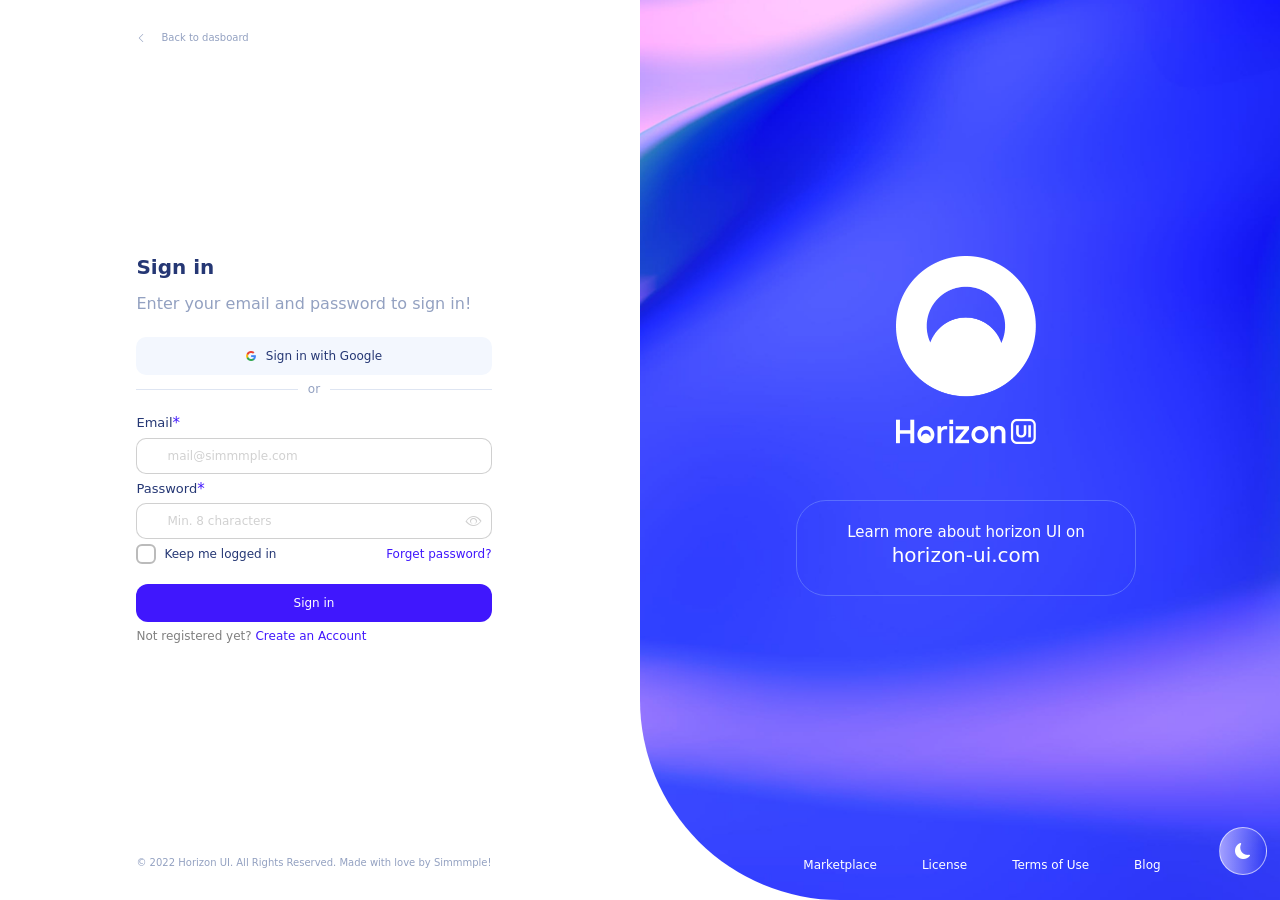
==== commit 43a8fbb5: "graph calendar done" ====
--- a/singin.html
+++ b/singin.html
@@ -1,5 +1,6 @@
 <html>
     <head>
+<meta name="viewport" content="width=device-width, initial-scale=1.0">
 
   <link rel="stylesheet" href="https://cdn.jsdelivr.net/npm/bootstrap-icons@1.11.3/font/bootstrap-icons.min.css" />
  <link href="https://cdn.jsdelivr.net/npm/bootstrap@5.3.3/dist/css/bootstrap.min.css" rel="stylesheet">
@@ -25,10 +26,13 @@
                 <label for="">Email<sup>*</sup></label>
                 <input type="text" placeholder="mail@simmmple.com">
                    <label for="">Password<sup>*</sup></label>
-                <input type="text" placeholder="Min. 8 characters">
+                   <div class="w-100 password">
+                <input type="password" placeholder="Min. 8 characters" class="w-100" id="password-input">
+                <i class="bi bi-eye" id="togglepassword"></i>
+                </div>
                 <div class="d-flex align-items-center justify-content-between forgot">
                     <div class="d-flex align-items-center gap-2"><input type="checkbox"> <p class="m-0">Keep me logged in</p></div>
-                    <div>Forget password?</div>
+                    <span>Forget password?</span>
                 </div>
                 <button class="signinbutton center">Sign in</button>
             <div class="create ">Not registered yet? <span>Create an Account</span></div>
@@ -52,7 +56,7 @@
             <li>Blog</li>
         </ul>
     </div>
-    <div class="dark"><i class="bi bi-moon-fill"></i></div>
+    <div class="dark "><i class="bi bi-moon-fill darkbutton"></i></div>
     </div>
 </div>
 
@@ -61,6 +65,7 @@
     </body>
 
 
+<script src="./signin.js"></script>
 
     <script src="https://cdn.jsdelivr.net/npm/bootstrap@5.3.3/dist/js/bootstrap.bundle.min.js"></script>
 
@@ -68,5 +73,7 @@
   const savedTheme = localStorage.getItem('theme') || 'light';
   document.documentElement.dataset.theme = savedTheme;
 </script>
+<!-- myscript -->
+ <script src="./index.js"></script>
 
 </html>
--- a/index.css
+++ b/index.css
@@ -1,7 +1,7 @@
 
 :root {
   --bg: #f3f7fe;
-  --text: black;
+  --text: #253774;
   --bgcomponent:white;
   --bid: #4017fd;
   --gray: #93a1c1;
@@ -28,6 +28,13 @@
 --secondary-hover:#f1f9fe;
 --switchbg: #dee5f2;
 --create: white;
+--neutral-notification: #e5e5e5;
+--error-notification: #ffedeb;
+--warning-notification: #fff3e7;
+--successful-notification:  #e1f8f2;
+--inputs-border: 1px solid #0000002f;
+--inputs-title: #0000002f;
+
 }
 
 [data-theme="dark"] {
@@ -59,8 +66,46 @@
   --secondary-hover:#111e40;
   --switchbg: #16254b;
   --create:#dee5f2;
-}
-
+  --neutral-notification:#253357 ;
+  --error-notification:#253357 ;
+  --warning-notification: #253357;
+  --successful-notification:#253357 ;
+--inputs-border: 1px solid #1f2b4b;
+--inputs-title: #9faed0;
+}
+ul{
+    list-style: none;
+}
+
+/* Remove Edge/Chrome built-in reveal icon */
+input[type="password"]::-ms-reveal,
+input[type="password"]::-ms-clear {
+    display: none;
+}
+
+/* For WebKit browsers (Chrome, Safari, Edge Chromium) */
+input[type="password"]::-webkit-password-toggle-button,
+input[type="password"]::-webkit-inner-spin-button,
+input[type="password"]::-webkit-clear-button {
+    display: none;
+    -webkit-appearance: none;
+}
+
+
+
+.password{
+    position: relative;
+}
+.password i{
+    position: absolute;
+    right: 10px;
+    top: 50%;
+    transform: translateY(-50%);
+    color: var(--inputs-title);
+}
+div.dt-container.dt-empty-footer tbody > tr:last-child > *{
+    border-bottom: none;
+}
 a,a:focus,a:visited{
     color: inherit;
     text-decoration: none;
@@ -79,7 +124,7 @@
 }
 #calendar{
     width: 100%;
-    padding: 0;
+    padding: 10px 20px !important;
 }
 .piechart .label{
 width: 10px;
@@ -150,12 +195,7 @@
     font-size: 14px;
     font-weight: 500;
 }
-[data-calendar-theme=light] .vanilla-calendar-week__day,[data-calendar-theme=light] .vanilla-calendar-day__btn_prev, [data-calendar-theme=light] .vanilla-calendar-day__btn_next,[data-calendar-theme=light] .vanilla-calendar-day__btn_weekend, [data-calendar-theme=light] .vanilla-calendar-day__btn_holiday,[data-calendar-theme=light] .vanilla-calendar-day__btn{
-    color: var(--text);
-}
-[data-calendar-theme=light].vanilla-calendar,[data-calendar-theme=light] .vanilla-calendar-day__btn{
-    background-color: var(--bgcomponent);
-}
+
 .switch{
     width: 33px;
     height: 18px;
@@ -201,15 +241,7 @@
     border-radius: 50%;
     font-size: 40px;
 }
-[data-calendar-theme=light] .vanilla-calendar-header__content, [data-calendar-theme=light] .vanilla-calendar-month, [data-calendar-theme=light] .vanilla-calendar-year{
-    color: var(--text);
-}
-[data-calendar-theme=light] .vanilla-calendar-arrow:before{
-display: none;
-}
-[data-calendar-theme=light].vanilla-calendar{
-    color: var(--text);
-}
+
 .uploadimageinputcontainer{
     position: relative;
     display: flex;
@@ -351,7 +383,10 @@
 .piechart i{
 font-size: 10px;
 }
-.graphcontainer .header i,.checktable .header i,.taskscontainer .header i,.teamembers .header i,.Revenue .header i{
+.dailytraffic .d-flex .textgray{
+    bottom: 1rem;
+}
+.headericon{
     display: flex;
     align-items: center;
     justify-content: center;
@@ -379,10 +414,39 @@
     flex-direction: column;
 }
 .table .header{
-    padding: 15px 15px 0 15px;
+    padding: 20px 15px 0 25px;
     display: flex;
     align-items: center;
     justify-content: space-between;
+}
+
+span.dt-column-order{
+    display: none;
+}
+table.dataTable thead > tr > th.dt-orderable-asc:hover, table.dataTable thead > tr > th.dt-orderable-desc:hover, table.dataTable thead > tr > td.dt-orderable-asc:hover, table.dataTable thead > tr > td.dt-orderable-desc:hover{
+    outline: none;
+}
+.dt-orderable-desc i{
+    transition: 0.2s ease all;
+opacity: 0.1;
+}
+.dt-ordering-asc i{
+    opacity: 1;
+}
+.dt-ordering-desc i{
+    opacity: 1;
+    transform: rotate(180deg);
+}
+.dt-column-title{
+    display: flex;
+    align-items: center;
+    justify-content: space-between;
+    width: 100%;
+}
+
+tbody tr td{
+padding-left: 20px;
+
 }
 .table .body{
     display: flex;
@@ -412,52 +476,63 @@
     align-items: center;
     justify-content: center;
 }
-.tablerow div{
-    margin: 0;
-    align-items: center;
-    width: 25%;
-    display: flex;
-    gap: 10px;
-    font-weight: 500;
-    padding: 0px !important;
-    font-size: 12px;
-    color: #253774;
-}
 .tablerow div p{
 width: 20%;
 margin: 0;
 }
-.checktablee div p{
-    width: 100%;
-    padding: 0;
-}
+
 .tablerow .rating{
 width: 60%;
 }
 .tablerow i{
 color: #dee5f2;
 }
-.graphcontainer .header p{
+#monthselector{
     display: flex;
     align-items: center;
     justify-content: center;
     background-color: var(--staticon) ;
     color: var(--thismonthcolor) !important;
-    padding: 10px 12px 10px 5px;
+    padding: 10px 12px 10px 15px;
     height: 40px;
     border-radius: 15px;
     margin: 0;
     font-size: 14px;
+    gap: 10px;
+    border: 0;
 }
 .graphcontainer .header p i{
     background-color: var(--staticon) ;
     color: var(--thismonthcolor) ;
     padding: 0;
 }
+#monthcalendar{
+    position: absolute;
+    background-color: white;
+    z-index: 10;
+    border: 1px solid rgba(0, 0, 0, 0.116);
+}
 .titles{
     color:#a3aed0 ;
     font-weight: 500;
     font-size: 14px;
+}
+.table-responsive{
+    width: 100%;
+    height: 100% ;
+    overflow: inherit;
+}
+#complextable_wrapper,#complextable{
+    height: 100%;
+}
+tbody{
+    border: none;
+}
+table{
+    width: 100%;
+}
+.table{
+    overflow: hidden;
 }
 .logcontainer{
     display: flex;
@@ -472,6 +547,10 @@
     align-items: center;
     width: 100%;
     justify-content: space-between;
+}
+.table .header h4{
+    font-weight: 700;
+    color: var(--text);
 }
 .checkitem{
     color: var(--ptext);
@@ -691,8 +770,27 @@
 .setting{
     position: relative;
 }
-.setting i{
+.setting i,#notificationtoggle{
+    position: relative;
     cursor: pointer;
+}
+#notificationtoggle,.notificationtoggle{
+    position: relative;
+}
+.notificationcount{
+    position: absolute;
+    top: -5px;
+    right: -5px;
+    padding: 2px;
+    background-color: red;
+    font-size: 10px;
+    aspect-ratio: 1/1;
+    width: 12px;
+    height: 12px;
+    display: flex;
+    align-items: center;
+    justify-content: center;
+    border-radius: 50px;
 }
 .settingmenu{
     position: absolute;
@@ -766,11 +864,7 @@
 font-weight: 500;
 }
 
-.p ,p{
-  white-space: nowrap;        /* keep text on one line */
-  overflow: hidden;           /* hide overflowing text */
-  text-overflow: ellipsis;    /* add the dots (…) */
-}
+
 body{
     background-color: var(--bg);
 }
@@ -810,14 +904,125 @@
     font-weight: 500;
     display: flex;
     flex-direction: column;
-    gap: 20px;
     font-size: 13px;
     width: 100%;
 }
+.sidebar ul li{
+    padding: 10px 0;
+}
 .lession .body {
     gap: 10px;
 }
-li{
+.notificationbarcontainer{ 
+          box-shadow: 0 4px 20px rgba(0, 0, 0, 0.075);
+
+    position: fixed;
+    z-index: 50;
+    right: 0;
+    width: 500px;
+    height: 100vh;
+    border-radius: 30px 0 0 30px;
+    transform: translateX(110%);
+    background-color: var(--secondarybg);
+    padding: 50px 70px;
+    transition: 0.5s ease all;
+    border: var(--thead-border-bottom);
+}
+.notificationbarcontainer.active{
+    transform: translateX(0);
+}
+.notificationbar .body{
+    display: flex;
+    flex-direction: column;
+    gap: 20px;
+    
+}
+thead tr td:first-child,tbody tr td:first-child{
+padding: 6px 0 0 30px !important;
+}
+.Dashboard .checktablee tbody tr td:first-child{
+    white-space: pre;
+}
+.notificationbar .head{
+    display: flex;
+    align-items: center;
+    justify-content: space-between;
+        color: var(--text);
+}
+.searchcontainer ul{
+    display: flex;
+    margin: 0;
+    padding: 0;
+align-items: center;
+}
+.searchcontainer ul li{
+opacity: 1;
+}
+.searchcontainer ul li a{
+    padding: 8px;
+    border-radius: 50px;
+    display: flex;
+    align-items: center;
+    justify-content: center;
+    transition: 0.3s ease all;
+}
+.searchcontainer ul li a:hover{
+        background-color: var(--bg);
+
+}
+.notificationbar .head p{
+ font-weight: 500;
+ font-size: 20px;
+}
+.notification{
+    display: flex;
+    width: 100%;
+    align-items: center;
+    justify-content: space-between;
+    padding: 15px 20px;
+    border-radius: 10px;
+      transition: all 0.3s ease;
+       opacity: 1;
+  transform: translateY(0);
+  height: auto;
+color: var(--text);
+}
+.notification.neutral{
+    background-color: var(--neutral-notification);
+}
+.notification.error{
+    background-color: var(--error-notification);
+}
+.notification.successful{
+    background-color: var(--successful-notification);
+}
+.notification.warning{
+    background-color: var(--warning-notification);
+}
+.notification.hiding {
+  opacity: 0;
+  transform: translateY(-20px);
+
+  overflow: hidden;
+}
+
+.notification .stat{
+    background-color: var(--bgcomponent);
+    padding: 5px;
+    border-radius: 10px;
+}
+.notification .bi-x-lg,.notificationbarcontainer .close{
+cursor: pointer;
+}
+.notification div{
+    display: flex;
+    align-items: center;
+    gap: 20px;
+}
+.sidebar li{
+    cursor: pointer;
+}
+.sidebar li a{
     display: flex;
     align-items: center;
     gap: 15px;
@@ -831,7 +1036,7 @@
    align-items: center;
    justify-content: space-between;
 }
-.sidebar ul .active{
+.sidebar ul .active a{
 opacity: 1;
 font-weight: 600;
 border-right: var(--liactiveborder);
@@ -857,9 +1062,20 @@
 }
 .section .sectionhead{
     width: 100%;
-display: flex;
 justify-content: space-between;
 align-items: center;
+}
+table.dataTable thead > tr > td div.dt-column-header span.dt-column-title{
+    flex-grow: inherit;
+}
+.sectiontitle h4{
+    font-size: 30px;
+}
+table.dataTable td.dt-type-numeric div.dt-column-header{
+    flex-direction: row !important;
+}
+table.dataTable td.dt-type-numeric{
+    text-align: left;
 }
 .getpro{
     cursor: pointer;
@@ -873,7 +1089,7 @@
 }
 .searchcontainer{
     background-color: var(--bgcomponent);
-    padding: 8px 15px;
+    padding: 0 15px;
     border-radius: 50px;
     display: flex;
     align-items: center;
@@ -895,6 +1111,8 @@
 font-size: 12px;
     padding: 5px 15px;
     border-radius: 50px;
+    display: flex;
+    align-items: center;
 }
 .balancecontainer{
     background-color: var(--bg);
@@ -980,6 +1198,7 @@
 }
 .nftscontainer{
     height: 100%;
+gap: 20px;
 }
 .nftscontainer .nft button{
     border: none;
@@ -990,6 +1209,9 @@
     border-radius: 50px;
     font-size: 13px;
 }
+.History .nft p{
+    font-size: 12px;
+}
 .textgray{
     color: var(--gray) !important;
 }
@@ -1022,12 +1244,13 @@
 .inputs input{
     padding: 10px 30px;
     border-radius: 10px;
-    border: 1px solid #dee5f242;
+    border: var(--inputs-border);
     background-color: var(--bgcomponent);
+    color: var(--text);
 }
 .inputs input::placeholder{
   
-   color:  #dee5f26c;
+   color:  var(--inputs-title);
 }
 .back a{
 gap: 15px;
@@ -1099,6 +1322,7 @@
 border-radius: 15px;
 flex-grow: 1;
 display: flex;
+max-height: 550px;
 flex-direction: column;
 }
 .topcreators .header{
@@ -1108,8 +1332,11 @@
     align-items: center;
     justify-content: space-between;
     gap: 15px;
-      box-shadow: 0 4px 40px rgba(0, 0, 0, 0.193);
-
+      box-shadow: 0 4px 40px rgba(0, 0, 0, 0.079);
+}
+.disabled{
+    cursor: not-allowed;
+    background-color: red;
 }
 .topcreators .header p{
 margin-bottom: 5px;
@@ -1121,6 +1348,7 @@
     gap: 20px;
     justify-content: space-between;
     height: 100%;
+    overflow-y: scroll;
 }
 /* stationary element */
 
@@ -1172,7 +1400,8 @@
 flex-grow: 1;
 display: flex;
 flex-direction: column;
-gap: 20px;
+gap: 10px;
+height: 100%;
 }
 .History .body{
     height: 100%;
@@ -1191,11 +1420,16 @@
 
 .History .nft p{
 margin: 0;
+white-space: pre;
 }
 .history .nft .imgcontainer{
     width: 50%;
 }
-
+.history .nft .imgcontainer img{
+    min-width: 60px;
+        max-width: 60px;
+
+}
 .History .nft:hover{
       box-shadow: 0 4px 40px rgba(0, 0, 0, 0.085);
       border-radius: 15px;
@@ -1257,16 +1491,19 @@
  cursor: pointer;
  color: #7850fd;
 }
-table tr,table td{
-border: 0;
- padding:   15px 15px 5px 15px;
-}
+
 
 .rotate::before{
 transform: rotate(180deg);
 }
 thead{
     border-bottom: var(--thead-border-bottom);
+}
+tbody tr:first-child td:first-child {
+padding: 20px 10px 0 30px !important;
+}
+tbody tr:first-child td {
+padding: 20px 10px 0 10px !important;
 }
 
 thead td{
@@ -1274,7 +1511,10 @@
 font-weight: 500;
 cursor: pointer;
 }
-tbody p{
+.Dashboard tbody p{
+    margin: 0;
+}
+.Tables tbody p{
     margin: 0;
     width: 40%;
 }
@@ -1424,6 +1664,10 @@
         font-size: 11px;
     }
 @media (max-width: 1600px) {
+       .google img{
+        width: 20px;
+    }
+
     .logcontainer .component{
         padding: 25px 25px 15px 25px;
     }
@@ -1439,9 +1683,7 @@
     align-items: center;
     justify-content: center;
     flex-direction: column;
-    color: #4017fd;
     font-weight: bold;
-    background-color: #f9fcfe;
     border: dashed 1px  #e1e8f4;
     padding: 10px;
     border-radius: 15px;
@@ -1456,10 +1698,10 @@
 }
 @media (max-width: 1500px) {
     table td{
-        padding: 10px 10px 5px 10px;
+        padding: 5px 10px 5px 10px;
     }
   .table h4{
-    font-size: 16px;
+    font-size: 20px;
   }
     tbody td,thead td{
         font-size: 12px;
@@ -1532,31 +1774,6 @@
     }
 }
 
-@media (max-width: 1400px) {
-    .filter{
-        font-size: 12px;
-    }
-.nftscontainer .nft{
-    padding: 15px 10px;
-}
-.nftscontainer .nft p {
-font-size: 11px;
-}
-.nftscontainer .nft button{
-    font-size: 10px;
-}
-
-.History .header{
-    font-size: 12px;
-}
-   .History .imgcontainer img{
-        width: 60px;
-    }
-
- 
-
-
-}
 
 @media (max-width: 1300px) {
     
@@ -1620,7 +1837,6 @@
 }
       .fingerprint{
     padding: 20px;
-    gap: 0px !important;
   }
     .members{
         gap: 10px;
@@ -1707,9 +1923,7 @@
 
 
 @media (max-width : 1060px) {
-    .nftscontainer .nft p{
-font-size: 7px;
-    }
+
  .nftscontainer .nft button{
     font-size: 6px;
  }
@@ -1717,14 +1931,33 @@
         max-width: 50px !important;
     }
 }
-@media (max-width : 1600px){
-    .google img{
-        width: 20px;
-    }
-
-  
-}
+
 @media (max-width : 1366px){
+    .topcreators{
+        max-height: 400px;
+    }
+      .filter{
+        font-size: 12px;
+    }
+.nftscontainer .nft{
+    padding: 15px 10px;
+}
+.nftscontainer .nft p {
+font-size: 11px;
+}
+.nftscontainer .nft button{
+    font-size: 10px;
+}
+
+.History .header{
+    font-size: 12px;
+}
+   .History .imgcontainer img{
+        width: 60px;
+    }
+
+ 
+
     .profilecomponent p{
         font-size: 8px;
     }
@@ -1736,7 +1969,6 @@
     }
  .sidebar ul{
     font-size: 10px;
-    gap: 15px;
  }
     .forgot,.create{
         font-size: 12px;
@@ -1983,6 +2215,59 @@
 }
 }
 @media (max-width : 992px) {
+    .notificationbarcontainer{ 
+          box-shadow: 0 4px 20px rgba(0, 0, 0, 0.075);
+
+    position: fixed;
+    z-index: 50;
+    right: 0;
+    width: 100vw;
+    height: 90vh;
+    bottom: 0;
+    border-radius: 30px 30px 0 0px;
+    transform: translateX(0) translateY(100%);
+    padding: 40;
+    transition: 0.5s ease all;
+}
+.notificationbarcontainer.active{
+    transform: translateX(0) translateY(0);
+}
+
+    .h-lg-100{
+        max-height: 50%;
+    }
+    .uploadimageinputcontainer{
+        width: 100%;
+        max-height: 100%;
+        padding: 20px;
+    }
+    .rating{
+        height: 8px;
+    }
+    .w-25{
+        font-size: 15px;
+    }
+    .History .nft{
+        font-size: 15px;
+    }
+    .nft .avatarscontainer img{
+        max-width: 35px;
+        max-height: 35px;
+        height: 35px;
+        width: 35px;
+    }
+        .nftscontainer .nft p{
+font-size: 16px;
+    }
+   .nftscontainer .nft p.textgray{
+font-size: 13px;
+    }
+      .nftscontainer .nft p.bid{
+font-size: 13px;
+    }
+    .nftscontainer .nft button{
+        font-size: 13px;
+    }
 #myPieChart{
     max-height: 200px;
 }
@@ -2028,7 +2313,7 @@
     font-size: 25px;
 }
 .stat-card p{
-    font-size: 15px;
+    font-size: 12px;
 }
 .stat-card h5{
     font-size: 20px;
@@ -2036,30 +2321,59 @@
 .graphcontainer .header p,.fingerprint p,.starbucks .logocontainer p{
     font-size: 15px;
 }
-.graphcontainer .header i,.checktable .header i,.taskscontainer .header i,.teamembers .header i,.Revenue .header i{
+.headericon,.checktable .header i,.taskscontainer .header i,.teamembers .header i,.Revenue .header i{
 font-size: 25px;
 }
+.searchcontainer{
+    width: 100%;
+    justify-content: space-between;
+}
 .searchcontainer img{
-    max-height: 70px;
-    height: 70px;
-}
-.searchcontainer i{
+    max-height: 40px;
+    height: 40px;
+}
+.nftscontainer h5{
+    font-weight: 500;
     font-size: 20px;
+}
+.filter{
+    font-size: 15px;
+    font-weight: 500;
+}
+ .searchcontainer i{
+    font-size: 20px;
+}
+.sectiontitle{
+    width: 100%;
+}
+.NFTMarketplace .searchcontainer i{
+    font-size: 15px;
+}
+.balancecontainer {
+    font-size: 13px;
 }
 .inputcontainer{
     font-size: 15px;
     padding: 10px;
+    flex-grow: 1;
 }
 .inputcontainer input{
     font-size: 15px;
+      flex-grow: 1;
 }
 .sectionhead  h4{
     font-size: 30px;
 }
+
 .balancecontainer img{
     max-width: 35px;
     height: auto;
 }
+.section .sectionhead{
+    flex-direction: column; 
+    gap: 20px;
+margin-bottom: 20px;
+}
 .section .sectionhead p{
     font-size: 15px;
 }
@@ -2073,8 +2387,8 @@
 .graphcontainer h2, .Revenue p{
     font-size: 35px;
 }
-.piechart .header .fw-bold,.starbucks .logocontainer h5{
-    font-size: 35px !important;
+.starbucks .logocontainer h5{
+    font-size: 25px !important;
 }
 .piechart .gap-5 div,.lession h5{
     font-size: 20px;
@@ -2092,7 +2406,7 @@
     font-size: 18px;
 }
 .taskscontainer .header{
-    font-size: 35px;
+    font-size: 25px;
 }
 .checkitem p,.lession p,.lession h4{
     font-size: 18px !important;
@@ -2104,18 +2418,28 @@
     font-size: 18px;
     gap: 20px;
 }
-.lession,.member p,.sidebar ul{
+.lession,.member p{
     gap: 20px !important;
 }
-.teamembers .header h5{
-    font-size: 35px !important;
-}
 .teamembers .member h5,.sidebar ul{
-    font-size: 20px !important;
+    font-size: 15px !important;
     white-space: nowrap;
 }
+.profilecomponent .info{
+    padding: 15px 10px;
+flex-grow: 1;
+}
+.profilecomponent .project .body h6{
+    font-size: 16px;
+}
+.profilecomponent p{
+    font-size: 12px;
+}
+.profilecomponent h4{
+    font-size: 25px;
+}
 .teamembers img{
-    max-width: 50%;
+    max-width: 50PX;
     width: 40%;
 }
 .member p{
@@ -2128,7 +2452,243 @@
     font-size: 20px !important;
 }
 .sidebar{
-    width: 300px !important;
-    transform: translateX(-320px);
-}
-}+    width: 50vw !important;
+    transform: translateX(-110%);
+}
+.getpro{
+    max-width: 60%;
+}
+.sidebar ul{
+padding: 30px 0 0px 80px;}
+.teamembers h5{
+  font-size:   calc(1.375rem + 0.5vw) !important;
+}
+}
+                                      /* mobile screens                                              */
+
+                                      
+@media (max-width: 576px) {
+    .google img{
+        width: 15px;
+    }
+    .forgot, .create, .inputs p{
+        font-size: 10px;
+    }
+    .signincontainer .footer{
+        font-size: 10px;
+        text-align: center;
+    }
+    .inputs input{
+        padding: 10px 20px;
+        font-size: 12px;
+    }
+    .google, .inputs label, .signinbutton, .signincontainer .back{
+        font-size: 15px;
+    }
+    .inputs h3{
+        font-size: 30px;
+    }
+
+.signincontainer{
+    max-width: 250px;
+}
+.or{
+    font-size: 12px;
+}
+    table{
+        overflow-x: scroll;
+        max-width: 100%;
+    }
+    .titles .checkitem{
+        font-size: 10px !important;
+        gap: 2px;
+    }
+    .checkitem p{
+        font-size: 10px !important;
+    }
+.titles p{
+    font-size: 8px;
+}
+    .graphcontainer h2, .Revenue p{
+    font-size: 25px;
+}
+
+.sidebar{
+    width: 80vw !important;
+    transform: translateX(-110%);
+}
+.getpro{
+    max-width: 70%;
+}
+.sidebarcontainer{
+    width: 40px !important;
+}
+.mobilesidebbar{
+    width: 50px;
+    font-size: 30px;
+}
+.inputcontainer{
+    display: flex;
+    align-items: center;
+    justify-content: center;
+}
+.inputcontainer input{
+    display: none;
+}
+.graphcontainer .body{
+    width: 100%;
+}
+#Dashboard{
+    width: 100%;
+    max-width: 100%;
+}
+.table-responsive{
+ 
+    overflow: scroll;
+}
+table tr{
+    align-items: center;
+}
+
+.rating{
+    width: 100% !important;
+}
+tbody p{
+    width: 100%;
+}
+.checktabledashoardcontainer{
+    overflow-x: scroll;
+}
+.checktabledashoardcontainer .w-100{
+    width: inherit !important;
+}
+.checktabledashoardcontainer .column{
+  width: 100% !important;
+}
+.checktabledashoardcontainer .column p{
+white-space: pre;
+width: 100%;
+overflow: inherit;
+text-overflow: inherit;
+}
+.checktabledashoardcontainer .body{
+    width: 100% !important;
+}
+.titles{
+    gap: 10px;
+}
+.titles p{
+    text-overflow: inherit;
+}
+sub{
+    bottom: 12px !important;
+    font-size: 12px;
+}
+.piechart .header .textgray{
+    font-size: 10px !important;
+}.piechart .gap-5 div{
+    font-size: 10px;
+}
+.member p{
+    font-size: 10px;
+}
+.fingerprint p{
+    font-size: 12px;
+}
+.fingerprint{
+gap: 12px !important;
+}
+.lession .body{
+    font-size: 13px;
+}
+.lession h5{
+    font-size: 14px !important;
+}
+.lession p{
+    font-size: 12px !important;
+}
+.moreavatars{
+    width: 30px;
+    height: 30px;
+}
+table td{
+    padding: 10px 50px 5px 10px;
+    font-size: 15px;
+    white-space: pre;
+}
+.nftmarketbannercontent{
+    padding: 20px;
+}
+.balancecontainer{
+    font-size: 10px;
+}
+.nftmarketbannercontent p{
+    font-size: 13px;
+    display: flex;
+    text-align: left;
+    max-width: 100%;
+}
+.buttoncontainer{
+    justify-content: space-between;
+    display: flex;
+    width: 100%;
+}
+.filter{
+    font-size: 10px;
+}
+.topcreators .w-50,.topcreators .w-25{
+    font-size: 12px;
+}
+.creator{
+    gap: 20px;
+}
+.creatorname{
+    display: flex;
+    width: 50%;
+    min-width: 50%;
+    gap: 5px;
+}
+.History .nft{
+    font-size: 12px;
+}
+.History .nft .imgcontainer{
+  width: 100% !important;
+}
+.History .nft p{
+    white-space: pre;
+}
+footer{
+    flex-direction: column;
+    gap: 10px;
+}
+footer ul{
+justify-content: space-between;
+width: 100%;
+}
+.History .nft{
+    padding: 15px 15px 15px 5px;
+}
+.profilecomponent h4{
+    font-size: 15px;
+}
+.profilepageicon{
+    max-width: 20%;
+    margin-top: -25px !important;
+}
+.profilecomponent{
+    padding: 20px;
+}
+.teamembers img{
+    max-width: 40px;
+    max-height: 40px;
+}
+}
+
+.dataTables_wrapper .dataTables_filter,
+.dataTables_wrapper .dataTables_length,
+.dataTables_wrapper .dataTables_info,
+.dataTables_wrapper .dataTables_paginate {
+    display: none !important;
+    margin: 0;
+    padding: 0;
+}
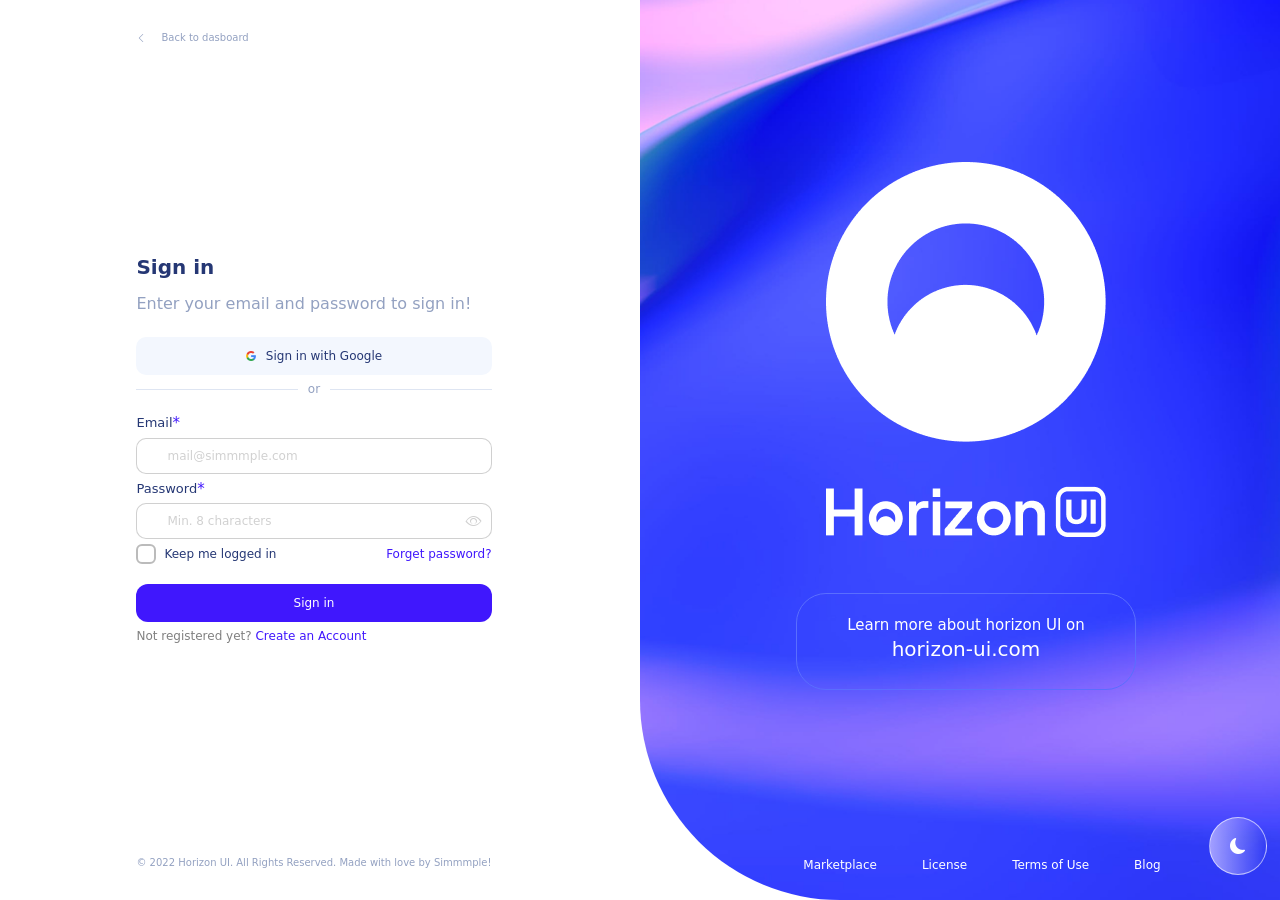
==== commit 3f4a7c3d: "initial chats commit" ====
--- a/singin.html
+++ b/singin.html
@@ -56,7 +56,7 @@
             <li>Blog</li>
         </ul>
     </div>
-    <div class="dark "><i class="bi bi-moon-fill darkbutton"></i></div>
+    <div class="dark "><i class="bi  bi-moon-fill darkbutton"></i></div>
     </div>
 </div>
 
--- a/index.css
+++ b/index.css
@@ -1,80 +1,110 @@
-
 :root {
-  --bg: #f3f7fe;
-  --text: #253774;
-  --bgcomponent:white;
-  --bid: #4017fd;
-  --gray: #93a1c1;
-    --maintext:#253774;
+    --bg: #f3f7fe;
+    --text: #253774;
+    --bgcomponent: white;
+        --bgnotification: white;
+
+    --bid: #4017fd;
+    --gray: #93a1c1;
+    --maintext: #253774;
     --sidebarbg: #ffffff;
     --sidebarliopacity: 0.5;
-    --liactiveicon:#4318ff;
+    --liactiveicon: #4318ff;
     --liactiveborder: 3px solid #4017fd;
     --indicatorcolor: #4017fd;
-    --horizontalborder: 3px solid white ;
+    --horizontalborder: 3px solid white;
     --bidbuttonbg: #0b0479;
+        --viewbuttonbg: #4218ff11;
+
     --buttonbg: #f2f6fd;
-    --rating:#edf4fb;
-    --staticon:#f3f7fe ;
-    --thismonthcolor: #a3aed0 ;
---ptext: #2b3674;
---darkpurple: #0b0479;
---transparent: transparent;
---secondarybg: #f9fcfe;
---bs-table-bg:white;
---bs-body-bg:white;
---thead-border-bottom: 1px solid #e0e0e0;
---checkbox-border: solid white;
---secondary-hover:#f1f9fe;
---switchbg: #dee5f2;
---create: white;
---neutral-notification: #e5e5e5;
---error-notification: #ffedeb;
---warning-notification: #fff3e7;
---successful-notification:  #e1f8f2;
---inputs-border: 1px solid #0000002f;
---inputs-title: #0000002f;
-
+    --rating: #edf4fb;
+    --staticon: #f3f7fe;
+    --thismonthcolor: #a3aed0;
+    --ptext: #2b3674;
+    --darkpurple: #0b0479;
+    --transparent: transparent;
+    --secondarybg: #f9fcfe;
+    --bs-table-bg: white;
+    --bs-body-bg: white;
+    --thead-border-bottom: 1px solid #e0e0e0;
+    --checkbox-border: solid white;
+    --secondary-hover: #f1f9fe;
+    --switchbg: #dee5f2;
+    --create: white;
+    --inputs-border: 1px solid #0000002f;
+    --inputs-title: #0000002f;
+    --calendarinbetweenbg: #d7e3ff;
+    --activecalendarday: #4318ff;
+    --blackwhitetext: black;
+    --selectbg: #f4f7fe;
+    --selectarrow: solid #66666671;
+    --selectarrowactive: solid #4318ff;
+    --selectmenuborder: 1px solid #dcdee2;
+    --selectoption: #666666;
+    --disabledoption: white;
+    --notificationinactivetab : rgba(0, 0, 0, 0.275);
+    --notificationbarborderbtm: 1px solid rgba(0, 0, 0, 0.122);
+    --notificationbody: #545454;
 }
 
 [data-theme="dark"] {
-  --bg: #061437;
-  --text: #eee;
-  --bgcomponent:#0a1c44;
-  --bs-body-bg: #0a1c44;
-  --bs-table-bg: #0a1c44;
-  --bid: white;
-  --gray:#9faed0;
-  --maintext:white;
-  --sidebarbg: #0a1c44;
-  --sidebarliopacity: 1;
-  --liactiveicon:white;
-  --liactiveborder: 3px solid #7850fd;
-  --horizontalborder: 3px solid #0a1c44 ;
-  --indicatorcolor: #7850fd;
-  --bidbuttonbg: #7850fd;
-  --buttonbg: #7850fd;
-  --rating:#223256;
-  --staticon: #16254b;
-  --thismonthcolor: white ;
-  --ptext: white;
-  --darkpurple:white ;
-  --transparent: #16254b;
-  --secondarybg: #16254b;
-  --thead-border-bottom: 1px solid #253357;
-  --checkbox-border: solid #061437;
-  --secondary-hover:#111e40;
-  --switchbg: #16254b;
-  --create:#dee5f2;
-  --neutral-notification:#253357 ;
-  --error-notification:#253357 ;
-  --warning-notification: #253357;
-  --successful-notification:#253357 ;
---inputs-border: 1px solid #1f2b4b;
---inputs-title: #9faed0;
-}
-ul{
+    --bg: #061437;
+    --text: #eee;
+    --bgcomponent: #0a1c44;
+            --bgnotification: #162c5c;
+
+    --bs-body-bg: #0a1c44;
+    --bs-table-bg: #0a1c44;
+    --bid: white;
+    --gray: #9faed0;
+    --maintext: white;
+    --sidebarbg: #0a1c44;
+    --sidebarliopacity: 1;
+    --liactiveicon: white;
+    --liactiveborder: 3px solid #7850fd;
+    --horizontalborder: 3px solid #0a1c44;
+    --indicatorcolor: #7850fd;
+    --bidbuttonbg: #7850fd;
+            --viewbuttonbg: #7850fd;
+
+    --buttonbg: #7850fd;
+    --rating: #223256;
+    --staticon: #16254b;
+    --thismonthcolor: white;
+    --ptext: white;
+    --darkpurple: white;
+    --transparent: #16254b;
+    --secondarybg: #16254b;
+    --thead-border-bottom: 1px solid #253357;
+    --checkbox-border: solid #061437;
+    --secondary-hover: #111e40;
+    --switchbg: #16254b;
+    --create: #dee5f2;
+    --inputs-border: 1px solid #1f2b4b;
+    --inputs-title: #9faed0;
+    --calendarinbetweenbg: #1b254b;
+    --activecalendarday: #7551ff;
+    --blackwhitetext: white;
+    --selectbg: #1b254b;
+    --selectarrow: solid white;
+    --selectarrowactive: solid white;
+    --selectmenuborder: 1px solid #223256;
+    --selectoption: white;
+    --disabledoption: #172038;
+    --notificationinactivetab : rgba(165, 165, 165, 0.686);
+    --notificationbarborderbtm: 1px solid rgba(255, 255, 255, 0.345);
+    --notificationbody: #ffffff;
+}
+.notificationname{
+    color: var(--maintext) !important;
+}
+ul {
     list-style: none;
+}
+
+.ss-content .ss-list .ss-option.ss-disabled {
+    background-color: var(--disabledoption);
+    color: gray;
 }
 
 /* Remove Edge/Chrome built-in reveal icon */
@@ -93,65 +123,310 @@
 
 
 
-.password{
+.password {
     position: relative;
 }
-.password i{
+
+.password i {
     position: absolute;
     right: 10px;
     top: 50%;
     transform: translateY(-50%);
     color: var(--inputs-title);
 }
-div.dt-container.dt-empty-footer tbody > tr:last-child > *{
+
+div.dt-container.dt-empty-footer tbody>tr:last-child>* {
     border-bottom: none;
 }
-a,a:focus,a:visited{
+
+a,
+a:focus,
+a:visited {
     color: inherit;
     text-decoration: none;
 }
-#Dashboard{
- max-height: 150px;
- max-width: 75%;
- height: 250px !important;
- overflow: visible !important;
-}
-#weeklyRevenue{
+
+#Dashboard {
     max-height: 150px;
-}
-#myPieChart{
+    max-width: 75%;
+    height: 250px !important;
+    overflow: visible !important;
+}
+
+#weeklyRevenue {
+    max-height: 150px;
+}
+.tables td p{
+display: flex;
+align-items: end;
+height: 100%;
+white-space: nowrap;
+}
+#myPieChart {
     max-height: 180px;
 }
-#calendar{
+
+.calendar.center {
+    padding: 20px !important;
+}
+
+.calendar select {
+    font-weight: bold;
+    border: 0;
+    -webkit-appearance: none;
+    /* Safari/Chrome */
+    -moz-appearance: none;
+    /* Firefox */
+    appearance: none;
+    color: #2b3674;
+    border: none;
+
+}
+
+.ss-main .ss-single-selected .ss-arrow span {
+    border: var(--selectarrow);
+    border-width: 0 2px 2px 0;
+}
+
+.ss-main .ss-single-selected {
+    border-radius: 50px;
+    border: none;
+    padding: 20px 20px;
+    display: flex;
+    align-items: center;
+    gap: 5px;
+    background-color: var(--bgcomponent);
+}
+
+.ss-main .ss-single-selected.ss-open-below {
+    background-color: var(--selectbg);
+    border-radius: 50px;
+    color: #4318ff !important;
+}
+
+.ss-main .ss-single-selected.ss-open-below .placeholder {
+    color: var(--liactiveicon);
+}
+
+.ss-main .ss-single-selected.ss-open-below .ss-arrow span {
+    border: var(--selectarrowactive);
+    border-width: 0 2px 2px 0;
+}
+
+.ss-content {
+    border-radius: 8px;
+    overflow: hidden;
+    border: var(--selectmenuborder);
+}
+
+.datepicker td,
+.datepicker th {
+    border-radius: 100%;
+}
+
+.ss-list {
+    overflow: auto;
+    /* or scroll */
+    scrollbar-width: none;
+    /* Firefox */
+    -ms-overflow-style: none;
+    /* IE 10+ */
+    padding: 8px 0;
+}
+
+.calendar .selectwrapper {
+    border: 0;
+    padding: 10px;
+    border-radius: 50px;
+}
+
+.calendar select:focus {
+    background-color: inherit;
+    outline: none;
+    border: none;
+}
+
+.calendar option,
+.calendar select:focus option {
+    border: none;
+    outline: none;
     width: 100%;
-    padding: 10px 20px !important;
-}
-.piechart .label{
-width: 10px;
-height: 10px;
-border-radius: 50%;
-}
-.center{
+    padding: 10px;
+}
+
+#calendar {
+    width: 100%;
+    height: 100%;
     display: flex;
     align-items: center;
     justify-content: center;
 }
-table{
+
+.yearform-select-lg {
+    padding: 0 10px;
+    font-size: 12px;
+}
+
+.monthform-select-lg {
+    padding: 0 35px 0 10px;
+    font-size: 12px;
+}
+
+.datepicker table tr td.new,
+.datepicker table tr td.old {
+    color: #a3aed0;
+}
+
+#calendar thead> :nth-child(-n+2) {
+    display: none;
+}
+
+#calendar table {
+    color: #2b3674;
+
+}
+
+td.active {
+    position: relative;
+    z-index: 2;
+    /* above ::before */
+    background-image: none !important;
+    border-radius: 100% !important;
+    background-color: var(--activecalendarday) !important;
+}
+
+
+td.active.start {
+    border-radius: 100% 0px 0 100% !important;
+    background-color: var(--calendarinbetweenbg) !important;
+}
+
+td.active.end,
+td.active.end:hover {
+    border-radius: 0 100% 100% 0 !important;
+    background-color: var(--calendarinbetweenbg) !important;
+}
+
+.datepicker tbody td:hover {
+    background-color: var(--calendarinbetweenbg) !important;
+}
+
+.day p {
+    margin: 0;
+}
+
+.datepicker thead th {
+    color: var(--ptext);
+}
+
+.datepicker table tr td.today {
+    background-image: none !important;
+    background-color: var(--calendarinbetweenbg) !important;
+    color: var(--blackwhitetext) !important;
+
+}
+
+.datepicker table tr td.today:hover {
+    background-color: var(--calendarinbetweenbg) !important;
+    color: var(--blackwhitetext) !important;
+}
+
+.inbetween {
+    color: var(--liactiveicon);
+    background-color: var(--calendarinbetweenbg);
+    border-radius: 0 !important;
+}
+
+.datepicker table tr td.today.inbetween:hover {
+    background-color: var(--calendarinbetweenbg) !important;
+}
+
+.datepicker table tr td.today.inbetween {
+    color: var(--liactiveicon) !important;
+}
+
+.datepicker table tr td.active:hover {
+    background-color: var(--activecalendarday) !important;
+}
+
+.datepicker table tr td.active.start:hover,
+.datepicker table tr td.active.end:hover {
+    background-color: var(--calendarinbetweenbg) !important;
+}
+
+td.active p {
+    width: 100%;
+    height: 100%;
+    display: flex;
+    align-items: center;
+    justify-content: center;
+    z-index: -1;
+    border-radius: 100%;
+    height: 100%;
+    width: auto;
+    background-color: var(--activecalendarday);
+}
+
+#calendar .datepicker {
+    width: 100%;
+    max-width: 300px;
+    aspect-ratio: 1/1;
+}
+
+.datepicker-days,
+.table-condensed {
+    height: 100%;
+}
+
+.piechart .label {
+    width: 10px;
+    height: 10px;
+    border-radius: 50%;
+}
+
+.datepicker th {
+    aspect-ratio: 1/1;
+    width: 30px;
+}
+
+.center {
+    display: flex;
+    align-items: center;
+    justify-content: center;
+}
+
+table {
     background-color: var(--bgcomponent);
 }
-.table{
+
+.table {
     --bs---bs-table-bg: #0a1c44;
 }
-.graphcontainer,.Revenue,.piechart,.checktable,.taskscontainer,.teamembers,.fingerprint,.starbucks,.lession,.calendar,.dailytraffic {
+
+.calendar form {
+    margin: 0;
+}
+
+.graphcontainer,
+.Revenue,
+.piechart,
+.checktable,
+.taskscontainer,
+.teamembers,
+.fingerprint,
+.starbucks,
+.lession,
+.calendar,
+.dailytraffic {
     background-color: var(--bgcomponent);
     padding: 20px;
     display: flex;
     flex-direction: column;
     border-radius: 15px;
     height: 100%;
-    overflow: hidden;
-}
-.profilecomponent{
+}
+
+.profilecomponent {
     background-color: var(--bgcomponent);
     border-radius: 15px;
     padding: 20px;
@@ -160,33 +435,40 @@
     align-items: center;
     height: 100%;
 }
-.secondrow .profilecomponent{
-
-    height: 100%; 
+
+.secondrow .profilecomponent {
+
+    height: 100%;
     gap: 20px;
 }
-.profilecomponent h4{
+
+.profilecomponent h4 {
     font-weight: bold;
     font-size: 18px;
     margin: 0;
 }
-.profilecomponent p{
+
+.profilecomponent p {
     font-weight: 500;
     color: #9faed0;
-    font-size: 12px ;
-  white-space: wrap;
-  margin: 0;
-}
-.profilecomponent .info p,.profilecomponent .info h6{
+    font-size: 12px;
+    white-space: wrap;
     margin: 0;
 }
-.profilecomponent .info{ 
-              box-shadow: 0 4px 20px rgba(0, 0, 0, 0.074);
+
+.profilecomponent .info p,
+.profilecomponent .info h6 {
+    margin: 0;
+}
+
+.profilecomponent .info {
+    box-shadow: 0 4px 20px rgba(0, 0, 0, 0.074);
     padding: 25px;
     border-radius: 15px;
     margin-bottom: 15px;
     background-color: var(--transparent);
 }
+
 .notificationoption {
     width: 100%;
     display: flex;
@@ -196,7 +478,7 @@
     font-weight: 500;
 }
 
-.switch{
+.switch {
     width: 33px;
     height: 18px;
     background-color: var(--switchbg);
@@ -209,13 +491,16 @@
     cursor: pointer;
     transition: 0.2s ease all;
 }
-.switch.active{
+
+.switch.active {
     background-color: var(--indicatorcolor);
-} 
-.switch.active .swtichindicator{
-  left: 45%;
-}
-.swtichindicator{
+}
+
+.switch.active .swtichindicator {
+    left: 45%;
+}
+
+.swtichindicator {
     position: absolute;
     height: 80%;
     left: 3px;
@@ -225,24 +510,26 @@
     background-color: white;
     transition: 0.2s ease all;
 }
+
 .profilecomponent .head i {
     padding: 10px;
     background-color: var(--staticon);
     color: var(--bid);
     border-radius: 10px;
 }
+
 .profilecomponent .body i {
- display: flex;
- align-items: center;
- justify-content: center;
-padding: 20px;
+    display: flex;
+    align-items: center;
+    justify-content: center;
+    padding: 20px;
     background-color: var(--staticon);
     color: var(--bid);
     border-radius: 50%;
     font-size: 40px;
 }
 
-.uploadimageinputcontainer{
+.uploadimageinputcontainer {
     position: relative;
     display: flex;
     height: 100%;
@@ -252,19 +539,23 @@
     color: var(--bid);
     font-weight: bold;
     background-color: var(--secondarybg);
-    border: dashed 1px  #e1e8f4;
+    border: dashed 1px #e1e8f4;
     padding: 50px;
     border-radius: 15px;
     cursor: pointer;
     transition: 0.3s ease all;
 }
-.uploadimageinputcontainer:hover{
+
+.uploadimageinputcontainer:hover {
     background-color: var(--secondary-hover);
 }
-.uploadimageinputcontainer i{
+
+.uploadimageinputcontainer i {
     font-size: 50px;
 }
-.uploadimageinputcontainer input,.uploadimageinputcontainer label{
+
+.uploadimageinputcontainer input,
+.uploadimageinputcontainer label {
     position: absolute;
     width: 100%;
     height: 100%;
@@ -273,18 +564,27 @@
     justify-content: center;
     cursor: pointer;
 }
-.uploadimageinputcontainer h3{
+
+.tables table tbody tr:last-child td {
+    padding-bottom: 20px !important;
+}
+
+.uploadimageinputcontainer h3 {
     font-size: 20px;
 }
-.table{
+
+.table {
     background-color: var(--bgcomponent);
 }
-.lession{
+
+.lession {
     padding: 0;
 }
-.lession .header{
+
+.lession .header {
     padding: 20px;
 }
+
 .lession .header i {
     color: #ff5142;
     background-color: #ff524229;
@@ -292,48 +592,60 @@
     border-radius: 15px;
     font-size: 22px;
 }
-.lession p,.lession h5{
+
+.lession p,
+.lession h5 {
     margin: 0;
 }
-.lession p{
+
+.lession p {
     font-size: 12px;
     font-weight: 500;
 }
-.lession h5{
+
+.lession h5 {
     font-size: 18px;
     font-weight: bold;
 }
-.lession .body{
+
+.lession .body {
     background-color: var(--secondarybg);
     padding: 20px;
 }
-.starbucks{
+
+.starbucks {
     position: relative;
 }
-.starbucks .iconcontainer{
+
+.starbucks .iconcontainer {
     padding: 15px;
     position: absolute;
     top: 30px;
     right: 30px;
     font-size: 20px;
-  background: rgba(255, 255, 255, 0.182); /* semi-transparent white */
-  backdrop-filter: blur(5px) saturate(100%);
-  -webkit-backdrop-filter: blur(5px) saturate(1000%);
+    background: rgba(255, 255, 255, 0.182);
+    /* semi-transparent white */
+    backdrop-filter: blur(5px) saturate(100%);
+    -webkit-backdrop-filter: blur(5px) saturate(1000%);
     border-radius: 15px;
     color: white;
 }
-.starbucks .logocontainer{
+
+.starbucks .logocontainer {
     margin-top: -35px;
 }
-.starbucks .logocontainer h5{
-font-size: 25px;
-font-weight: bold;
-}
-.starbucks .logocontainer p{
-font-size: 15px;
-font-weight: 500;
-}
-.fingerprint{
+
+.starbucks .logocontainer h5 {
+    font-size: 25px;
+    font-weight: bold;
+}
+
+.starbucks .logocontainer p {
+    font-size: 15px;
+    font-weight: 500;
+}
+
+.fingerprint {
     padding: 30px;
     display: flex;
     flex-direction: column;
@@ -341,11 +653,13 @@
     align-items: start;
     text-align: left;
 }
-.fingerprint p{
-    font-size:12px  ;
+
+.fingerprint p {
+    font-size: 12px;
     font-weight: 500;
 }
-.fingerprint button{
+
+.fingerprint button {
     background-color: #4017fd;
     color: white;
     border: none;
@@ -354,51 +668,69 @@
     transition: 0.3s ease all;
     width: 100%;
 }
-.fingerprint button:hover{
+
+.fingerprint button:hover {
     background-color: #6b4cf7;
- 
-}
-.fingerprint img{
+
+}
+
+.fingerprint img {
     max-width: 100px;
 }
-.Revenue{
+
+.Revenue {
     display: flex;
     flex-direction: column;
     justify-content: space-between;
 }
-.Revenue p{
+
+.Revenue p {
     font-size: 12px;
     margin: 0;
 }
-.Revenue sub{margin-bottom: 17px;font-size: 12px;font-weight: 500;}
-.Revenue h1{margin: 0;}
-.dailytraffic span{
+
+.Revenue sub {
+    margin-bottom: 17px;
+    font-size: 12px;
+    font-weight: 500;
+}
+
+.Revenue h1 {
+    margin: 0;
+}
+
+.dailytraffic span {
     font-size: 12px;
     color: #05cd99;
 }
-.piechart .textgray{
+
+.piechart .textgray {
     font-size: 12px;
     font-weight: 500;
 }
-.piechart i{
-font-size: 10px;
-}
-.dailytraffic .d-flex .textgray{
+
+.piechart i {
+    font-size: 10px;
+}
+
+.dailytraffic .d-flex .textgray {
     bottom: 1rem;
 }
-.headericon{
+
+.headericon {
     display: flex;
     align-items: center;
     justify-content: center;
-  color: var(--liactiveicon);
-background-color: var(--staticon);
+    color: var(--liactiveicon);
+    background-color: var(--staticon);
     padding: 0 15px;
     height: 40px;
     width: 40px;
     border-radius: 15px;
     cursor: pointer;
 }
-.lession .body button{
+
+.lession .body button {
     background-color: #4017fd;
     color: white;
     font-weight: 500;
@@ -406,67 +738,81 @@
     padding: 10px 25px;
     border-radius: 15px;
 }
-.table{
+
+.table {
     border-radius: 15px;
     height: 100%;
     margin: 0;
     display: flex;
     flex-direction: column;
 }
-.table .header{
+
+.table .header {
     padding: 20px 15px 0 25px;
     display: flex;
     align-items: center;
     justify-content: space-between;
 }
 
-span.dt-column-order{
+span.dt-column-order {
     display: none;
 }
-table.dataTable thead > tr > th.dt-orderable-asc:hover, table.dataTable thead > tr > th.dt-orderable-desc:hover, table.dataTable thead > tr > td.dt-orderable-asc:hover, table.dataTable thead > tr > td.dt-orderable-desc:hover{
+
+table.dataTable thead>tr>th.dt-orderable-asc:hover,
+table.dataTable thead>tr>th.dt-orderable-desc:hover,
+table.dataTable thead>tr>td.dt-orderable-asc:hover,
+table.dataTable thead>tr>td.dt-orderable-desc:hover {
     outline: none;
 }
-.dt-orderable-desc i{
+
+.dt-orderable-desc i {
     transition: 0.2s ease all;
-opacity: 0.1;
-}
-.dt-ordering-asc i{
+    opacity: 0.1;
+}
+
+.dt-ordering-asc i {
     opacity: 1;
 }
-.dt-ordering-desc i{
+
+.dt-ordering-desc i {
     opacity: 1;
     transform: rotate(180deg);
 }
-.dt-column-title{
+
+.dt-column-title {
     display: flex;
     align-items: center;
     justify-content: space-between;
     width: 100%;
 }
 
-tbody tr td{
-padding-left: 20px;
-
-}
-.table .body{
-    display: flex;
-flex-direction: column;
-padding-bottom: 15px;
-gap: 15px;
-justify-content: space-between;
-flex-grow: 1;
-}
-.tablerow{
-display: flex;
-width: 100%;
-justify-content: space-between;
-padding:  0px 20px ;
-}
-.sortable{
+.tables tbody tr td {
+    padding-left: 20px;
+
+}
+
+.table .body {
+    display: flex;
+    flex-direction: column;
+    padding-bottom: 15px;
+    gap: 15px;
+    justify-content: space-between;
+    flex-grow: 1;
+}
+
+.tablerow {
+    display: flex;
+    width: 100%;
+    justify-content: space-between;
+    padding: 0px 20px;
+}
+
+.sortable {
     height: 100%;
     background-color: var(--bgcomponent);
 }
-.statusicon{
+
+.statusicon {
     color: var(--bg) !important;
     border-radius: 50px;
     aspect-ratio: 1/1;
@@ -476,22 +822,25 @@
     align-items: center;
     justify-content: center;
 }
-.tablerow div p{
-width: 20%;
-margin: 0;
-}
-
-.tablerow .rating{
-width: 60%;
-}
-.tablerow i{
-color: #dee5f2;
-}
-#monthselector{
+
+.tablerow div p {
+    width: 20%;
+    margin: 0;
+}
+
+.tablerow .rating {
+    width: 60%;
+}
+
+.tablerow i {
+    color: #dee5f2;
+}
+
+#monthselector {
     display: flex;
     align-items: center;
     justify-content: center;
-    background-color: var(--staticon) ;
+    background-color: var(--staticon);
     color: var(--thismonthcolor) !important;
     padding: 10px 12px 10px 15px;
     height: 40px;
@@ -501,40 +850,93 @@
     gap: 10px;
     border: 0;
 }
-.graphcontainer .header p i{
-    background-color: var(--staticon) ;
-    color: var(--thismonthcolor) ;
+
+.graphcontainer .header p i {
+    background-color: var(--staticon);
+    color: var(--thismonthcolor);
     padding: 0;
 }
-#monthcalendar{
+
+#monthcalendar {
     position: absolute;
-    background-color: white;
+    background-color: var(--secondarybg);
     z-index: 10;
     border: 1px solid rgba(0, 0, 0, 0.116);
 }
-.titles{
-    color:#a3aed0 ;
+
+#monthcalendar button {
+    background-color: inherit;
+    color: var(--maintext);
+}
+
+#monthcalendar .vanilla-calendar-wrapper button {
+    background-color: var(--bgcomponent);
+}
+
+#monthcalendar .vanilla-calendar-wrapper button:hover {
+    background-color: var(--bg);
+}
+
+.titles {
+    color: #a3aed0;
     font-weight: 500;
     font-size: 14px;
 }
-.table-responsive{
+
+.table-responsive {
     width: 100%;
-    height: 100% ;
+    height: 100%;
     overflow: inherit;
 }
-#complextable_wrapper,#complextable{
+
+#complextable_wrapper {
     height: 100%;
 }
-tbody{
+
+.dashboard tbody {
+    margin-top: 20px;
+}
+
+.ss-content .ss-list {
+    background-color: var(--secondarybg);
+}
+
+.ss-content .ss-list .ss-option {
+    border-radius: 5px;
+    margin: 0 5px;
+    color: var(--selectoption);
+}
+
+.Dashboard .checktablee tbody tr:first-child td {
+    padding-top: 30px;
+}
+
+.dashboard tbody,
+.dashboard td,
+.dashboard tfoot,
+.dashboard th,
+.dashboard thead,
+.dashboard tr {
+    margin-bottom: 15px;
+}
+
+.dashboard tbody {
+    margin-top: 15px;
+}
+
+tbody {
     border: none;
 }
-table{
+
+table {
     width: 100%;
 }
-.table{
+
+.table {
     overflow: hidden;
 }
-.logcontainer{
+
+.logcontainer {
     display: flex;
     flex-direction: column;
     padding: 20px;
@@ -542,60 +944,79 @@
     border-radius: 15px;
     gap: 40px;
 }
-.logcontainer .header{
+  .notificationview i{
+        display: none;
+    }
+.logcontainer .header {
     display: flex;
     align-items: center;
     width: 100%;
     justify-content: space-between;
 }
-.table .header h4{
+
+.table .header h4 {
     font-weight: 700;
     color: var(--text);
 }
-.checkitem{
+
+.checkitem {
     color: var(--ptext);
     display: flex;
     align-items: center;
     gap: 5px;
-    margin-bottom: 15px;
-}
-.logcontainer .body{
+}
+
+#myList {
+    height: 100%;
+    gap: 20px;
+    justify-content: space-between;
+}
+
+.logcontainer .body {
     display: flex;
     flex-direction: column;
     gap: 20px;
 }
-.logcontainer .component{
-          box-shadow: 0 4px 40px rgba(0, 0, 0, 0.085);
-padding: 40px 40px 30px 40px;
-border-radius: 15px;
-display: flex;
-flex-direction: column;
-gap: 20px;
-background-color: var(--transparent);
-}
-.logcontainer .component .head,.logcontainer .component .foot{
-       display: flex;
-       align-items: center;
-       justify-content: space-between;
-}
-.logcontainer .component .head i{
+
+.logcontainer .component {
+    box-shadow: 0 4px 40px rgba(0, 0, 0, 0.085);
+    padding: 40px 40px 30px 40px;
+    border-radius: 15px;
+    display: flex;
+    flex-direction: column;
+    gap: 20px;
+    background-color: var(--transparent);
+}
+
+.logcontainer .component .head,
+.logcontainer .component .foot {
+    display: flex;
+    align-items: center;
+    justify-content: space-between;
+}
+
+.logcontainer .component .head i {
     color: rgba(128, 128, 128, 0.587);
     cursor: pointer;
 }
-.signingrightside{
+
+.signingrightside {
     border-radius: 0 0px 0px 300px;
     background-size: cover;
 }
-.logcontainer p{
+
+.logcontainer p {
     overflow: inherit;
     white-space: wrap;
     font-size: 14px;
     color: #9faed0;
     margin: 0;
 }
-.logcontainer .body h6{
+
+.logcontainer .body h6 {
     margin: 0;
 }
+
 .logcontainer .component .status {
     border: 0;
     padding: 8px 30px;
@@ -603,115 +1024,134 @@
     font-size: 12px;
     font-weight: 500;
 }
-.profilecomponent .status{
+
+.profilecomponent .status {
     border: 0;
     padding: 10px 20px;
     border-radius: 15px;
     background-color: var(--indicatorcolor);
     color: white;
 }
-.profilecomponent .project { 
-          box-shadow: 0 4px 40px rgba(0, 0, 0, 0.085);
-display: flex;
-align-items: center;
+
+.profilecomponent .project {
+    box-shadow: 0 4px 40px rgba(0, 0, 0, 0.085);
+    display: flex;
+    align-items: center;
     padding: 15px 30px;
     background-color: white;
     border-radius: 15px;
     background-color: var(--transparent);
 }
-.profilecomponent .project i{ 
-     color: #8b9bba;
-     display: flex;
-     align-items: center;
-     justify-content: center;
-     font-size: 12px;
-}
-.profilecomponent .project img{ 
-   max-width: 20%;
-}
-.profilecomponent .project .body{ 
-padding: 10px;
-}
-.profilecomponent .project .body p{ 
+
+.profilecomponent .project i {
+    color: #8b9bba;
+    display: flex;
+    align-items: center;
+    justify-content: center;
+    font-size: 12px;
+}
+
+.profilecomponent .project img {
+    max-width: 20%;
+}
+
+.profilecomponent .project .body {
+    padding: 10px;
+}
+
+.profilecomponent .project .body p {
     font-size: 10px;
-margin: 0;
-}
-.profilecomponent .project .body p span{ 
+    margin: 0;
+}
+
+.profilecomponent .project .body p span {
     color: var(--bid);
-  text-decoration: underline;
-  cursor: pointer;
-}
-.profilecomponent .project .body h6{ 
-font-size: 12px;
-margin: 0;
-}
-.checkitem p { 
- margin: 0;
-}
-.tasks p{
+    text-decoration: underline;
+    cursor: pointer;
+}
+
+.profilecomponent .project .body h6 {
+    font-size: 12px;
+    margin: 0;
+}
+
+.checkitem p {
+    margin: 0;
+}
+
+.tasks p {
     color: var(--darkpurple);
     margin: 0;
 }
-.tasks div{
+
+.tasks div {
     justify-content: center;
 }
-.checktable .rating{
-width: 80%;
-}
-.tasks .status{
+
+.checktable .rating {
+    width: 80%;
+}
+
+.tasks .status {
     display: flex;
     align-items: center;
     gap: 5px;
 
 }
-.tasks .status i{
+
+.tasks .status i {
     display: flex;
     align-items: center;
     justify-content: center;
     /* color: white; */
     width: 20px;
-height: 20px;
-border-radius: 50px;
-}
+    height: 20px;
+    border-radius: 50px;
+}
+
 .checkitem {
-  display: flex;
-  align-items: center;
-  gap: 10px;
-  margin-bottom: 15px;
-  cursor: pointer;
-  font-weight: 600;
-}
-
-.checkitem input[type="checkbox"],.inputs input[type="checkbox"] {
-  appearance: none;       
-  width: 20px;
-  height: 20px;
-  border: 2px solid #bbb;  
-  border-radius: 6px;     
-  transition: all 0.25s ease;
-  cursor: pointer;
-  position: relative;
-  padding: 0 !important;
-}
-
-.checkitem input[type="checkbox"]:checked,.inputs input[type="checkbox"]:checked {
-  border-color: #4318ff;          
-  background-color: #4318ff;      
-}
-
-.checkitem input[type="checkbox"]:checked::after ,.inputs input[type="checkbox"]:checked::after{
-  content: "";
-  position: absolute;
-  top: 3px;
-  left: 6px;
-  width: 5px;
-  height: 10px;
-  border: solid white;
-  border-width: 0 2px 2px 0;
-  transform: rotate(45deg);
-}
-.checkitem input[type="checkbox"]:hover,.inputs input[type="checkbox"]:hover {
-  border-color: #666;
+    display: flex;
+    align-items: center;
+    gap: 10px;
+    cursor: pointer;
+    font-weight: 600;
+}
+
+.checkitem input[type="checkbox"],
+.inputs input[type="checkbox"] {
+    appearance: none;
+    width: 20px;
+    height: 20px;
+    border: 2px solid #bbb;
+    border-radius: 6px;
+    transition: all 0.25s ease;
+    cursor: pointer;
+    position: relative;
+    padding: 0 !important;
+}
+
+.checkitem input[type="checkbox"]:checked,
+.inputs input[type="checkbox"]:checked {
+    border-color: #4318ff;
+    background-color: #4318ff;
+}
+
+.checkitem input[type="checkbox"]:checked::after,
+.inputs input[type="checkbox"]:checked::after {
+    content: "";
+    position: absolute;
+    top: 3px;
+    left: 6px;
+    width: 5px;
+    height: 10px;
+    border: solid white;
+    border-width: 0 2px 2px 0;
+    transform: rotate(45deg);
+}
+
+.checkitem input[type="checkbox"]:hover,
+.inputs input[type="checkbox"]:hover {
+    border-color: #666;
 }
 
 
@@ -721,63 +1161,70 @@
 
 
 table input[type="checkbox"] {
-  appearance: none;       
-  width: 20px;
-  height: 20px;
-  border: 2px solid #bbb;  
-  border-radius: 3px;
-  margin-right: 5px;     
-  transition: all 0.25s ease;
-  cursor: pointer;
-  position: relative;
-  padding: 0 !important;
-}
-
-table input[type="checkbox"]:checked{
-  border-color: transparent;          
-  background-color: var(--indicatorcolor);     
-   
+    appearance: none;
+    width: 20px;
+    height: 20px;
+    border: 2px solid #bbb;
+    border-radius: 3px;
+    margin-right: 5px;
+    transition: all 0.25s ease;
+    cursor: pointer;
+    position: relative;
+    padding: 0 !important;
+}
+
+table input[type="checkbox"]:checked {
+    border-color: transparent;
+    background-color: var(--indicatorcolor);
+
 }
 
 table input[type="checkbox"]:checked::after {
-  content: "";
-  position: absolute;
-  top: 3px;
-  left: 6px;
-  width: 5px;
-  height: 10px;
-  border: var(--checkbox-border);
-  border-width: 0 2px 2px 0;
-  transform: rotate(45deg);
-  
-}
-table input[type="checkbox"]:hover,table input[type="checkbox"]:focus {
-  border-color: none;
-  
-}
-
-
-
-
-
-
-
-#color-calendar{
+    content: "";
+    position: absolute;
+    top: 3px;
+    left: 6px;
+    width: 5px;
+    height: 10px;
+    border: var(--checkbox-border);
+    border-width: 0 2px 2px 0;
+    transform: rotate(45deg);
+
+}
+
+table input[type="checkbox"]:hover,
+table input[type="checkbox"]:focus {
+    border-color: none;
+
+}
+
+
+
+
+
+
+
+#color-calendar {
     width: 100%;
     height: 100%;
 }
 
-.setting{
+.setting {
     position: relative;
 }
-.setting i,#notificationtoggle{
+
+.setting i,
+#notificationtoggle {
     position: relative;
     cursor: pointer;
 }
-#notificationtoggle,.notificationtoggle{
+
+#notificationtoggle,
+.notificationtoggle {
     position: relative;
 }
-.notificationcount{
+
+.notificationcount {
     position: absolute;
     top: -5px;
     right: -5px;
@@ -792,41 +1239,46 @@
     justify-content: center;
     border-radius: 50px;
 }
-.settingmenu{
+.dropdown-menu.dropdown-menu-end.show{
+color: var(--maintext);
+background-color: var(--secondarybg);
+}
+.settingmenu {
     position: absolute;
     right: 15px;
     white-space: nowrap;
     display: flex;
     flex-direction: column;
     justify-content: center;
- top: 100%;
-user-select: none;
-z-index: 2;
- opacity: 0;
+    top: 100%;
+    user-select: none;
+    z-index: 2;
+    opacity: 0;
     transform: translateY(-15px);
     transition: 0.3s ease all;
     pointer-events: none;
 
 }
 
-.settingmenu.active{
+.settingmenu.active {
     opacity: 1;
     transform: translateY(0);
-        pointer-events: all;
-
-}
-.settingmenu ul{ 
-          box-shadow: 0 4px 20px rgba(0, 0, 0, 0.168);
+    pointer-events: all;
+}
+
+.settingmenu ul {
+    box-shadow: 0 4px 20px rgba(0, 0, 0, 0.168);
     padding: 0;
     margin: 0;
     padding: 10px;
-z-index: 2;
-border-radius: 15px;
-border: 1px solid rgba(0, 0, 0, 0.192);
-overflow: hidden;
+    z-index: 2;
+    border-radius: 15px;
+    border: 1px solid rgba(0, 0, 0, 0.192);
+    overflow: hidden;
     background-color: var(--staticon);
 }
-.settingmenu li{
+
+.settingmenu li {
     opacity: 1;
     color: var(--text);
     font-size: 14px;
@@ -834,41 +1286,46 @@
     padding: 3px 10;
     border-radius: 5px;
 }
-.settingmenu li:hover{
-  background-color: var(--bg);
-}
+
+.settingmenu li:hover {
+    background-color: var(--bg);
+}
+
 .checkitem p {
-  margin: 0;
-  font-size: 15px;
-}
-
-.taskscontainer .checkitem input + p {
+    margin: 0;
+    font-size: 15px;
+}
+
+.taskscontainer .checkitem input+p {
     color: var(--ptext);
-  opacity: var(--sidebarliopacity); 
-}
-.taskscontainer .checkitem input:checked + p {
-  color: #2b3674; 
-  opacity: 1; 
-  font-weight: bold;
-}
-.graphcontainer .body p{
+    opacity: var(--sidebarliopacity);
+}
+
+.taskscontainer .checkitem input:checked+p { 
+    color: var(--ptext);
+    opacity: 1;
+    font-weight: bold;
+}
+
+.graphcontainer .body p {
     color: #a3aed0 !important;
-font-size: 12px;
-margin: 0;
-}
-
-.graphcontainer .body span{
+    font-size: 12px;
+    margin: 0;
+}
+
+.graphcontainer .body span {
     color: #05cd99;
-font-size: 10px;
-margin: 0;
-font-weight: 500;
-}
-
-
-body{
+    font-size: 10px;
+    margin: 0;
+    font-weight: 500;
+}
+
+
+body {
     background-color: var(--bg);
 }
-.sidebar{
+
+.sidebar {
     padding: 0 0 20px 0;
     background-color: var(--sidebarbg);
     height: 100%;
@@ -879,25 +1336,30 @@
     width: 250px;
     justify-content: space-between;
 }
-.sidebarcontainer{
-    width: 270px;
-}
-.grayline{
+
+.sidebarcontainer {
+    min-width: 250px;
+}
+
+.grayline {
     width: 100%;
     height: 1px;
     border-bottom: 1px solid rgba(128, 128, 128, 0.134);
 }
-.sidebar .imgcontainer{
+
+.sidebar .imgcontainer {
     max-width: 80%;
     padding: 35px 25px 35px 25px;
     display: flex;
     align-items: center;
     justify-content: center;
 }
-.sidebar .imgcontainer img{
-width: 100%;
-height: auto;
-}
+
+.sidebar .imgcontainer img {
+    width: 100%;
+    height: auto;
+}
+
 .sidebar ul {
     list-style: none;
     padding: 30px 0 30px 30px;
@@ -907,58 +1369,99 @@
     font-size: 13px;
     width: 100%;
 }
-.sidebar ul li{
+
+.sidebar ul li {
     padding: 10px 0;
 }
+
 .lession .body {
     gap: 10px;
-}
-.notificationbarcontainer{ 
-          box-shadow: 0 4px 20px rgba(0, 0, 0, 0.075);
+    border-radius: 0px 0 15px 15px;
+}
+
+.notificationbarcontainer {
+    box-shadow: 0 4px 20px rgba(0, 0, 0, 0.075);
+
+    position: fixed;
+    z-index: 50;
+    right: 0;
+    width: 100vw;
+    height: 100vh;
+    border-radius: 0px;
+    opacity: 0;
+    background-color: rgba(0, 0, 0, 0.198);
+    transition: 0.5s ease all;
+    border: var(--thead-border-bottom);
+    pointer-events: none;
+}
+
+.notificationbarcontainer.active {
+    pointer-events: all;
+    opacity: 1;
+}
+
+.notificationbar {
+    box-shadow: 0 4px 20px rgba(0, 0, 0, 0.075);
 
     position: fixed;
     z-index: 50;
     right: 0;
     width: 500px;
-    height: 100vh;
-    border-radius: 30px 0 0 30px;
-    transform: translateX(110%);
+    height: 98vh;
+    border-radius: 10px;
+    transform: translateX(110%) translateY(1vh);
     background-color: var(--secondarybg);
-    padding: 50px 70px;
     transition: 0.5s ease all;
     border: var(--thead-border-bottom);
 }
-.notificationbarcontainer.active{
-    transform: translateX(0);
-}
-.notificationbar .body{
+
+.notificationbarcontainer.active .notificationbar {
+    transform: translateX(-10px) translateY(1vh);
+}
+
+.notificationlist .head {
+    display: flex;
+    align-items: center;
+    justify-content: space-between;
+    color: var(--text);
+    padding: 25px 30px 15px 30px;
+    border-bottom: var(--notificationbarborderbtm);
+    box-shadow: 0 4px 20px rgba(0, 0, 0, 0.056);
+
+}
+
+.notificationlist .body {
     display: flex;
     flex-direction: column;
-    gap: 20px;
-    
-}
-thead tr td:first-child,tbody tr td:first-child{
-padding: 6px 0 0 30px !important;
-}
-.Dashboard .checktablee tbody tr td:first-child{
+    padding: 0px 30px 25px 30px;
+    overflow-y: auto;
+    -ms-overflow-style: none;
+    /* IE and old Edge */
+    scrollbar-width: none;
+}
+
+.Dashboard .checktablee tbody tr td:first-child {
     white-space: pre;
-}
-.notificationbar .head{
-    display: flex;
-    align-items: center;
-    justify-content: space-between;
-        color: var(--text);
-}
-.searchcontainer ul{
+    padding-left: 30px;
+}
+
+.searchcontainer ul {
     display: flex;
     margin: 0;
     padding: 0;
-align-items: center;
-}
-.searchcontainer ul li{
-opacity: 1;
-}
-.searchcontainer ul li a{
+    align-items: center;
+}
+
+.searchcontainer ul li {
+    opacity: 1;
+    height: 36px;
+    width: 36px;
+    display: flex;
+    align-items: center;
+    justify-content: center;
+}
+
+.searchcontainer ul li a {
     padding: 8px;
     border-radius: 50px;
     display: flex;
@@ -966,155 +1469,298 @@
     justify-content: center;
     transition: 0.3s ease all;
 }
-.searchcontainer ul li a:hover{
-        background-color: var(--bg);
-
-}
-.notificationbar .head p{
- font-weight: 500;
- font-size: 20px;
-}
-.notification{
+
+.searchcontainer ul li a:hover {
+    background-color: var(--bg);
+
+}
+
+.notificationlist {
+    display: flex;
+    flex-direction: column;
+    margin-bottom: 20px;
+    height: 100%;
+}
+
+.notificationlist p {
+    margin: 0;
+}
+
+.notificationlist .head p {
+color: var(--maintext);
+    font-weight: 500;
+}
+
+
+.notificationhead p {
+font-size: 12px !important;
+}
+.notificationstate.approved{
+    color: #05cd99 !important;
+}
+.notification {
     display: flex;
     width: 100%;
     align-items: center;
     justify-content: space-between;
-    padding: 15px 20px;
+    padding: 10px;
     border-radius: 10px;
-      transition: all 0.3s ease;
-       opacity: 1;
-  transform: translateY(0);
-  height: auto;
-color: var(--text);
-}
-.notification.neutral{
-    background-color: var(--neutral-notification);
-}
-.notification.error{
-    background-color: var(--error-notification);
-}
-.notification.successful{
-    background-color: var(--successful-notification);
-}
-.notification.warning{
-    background-color: var(--warning-notification);
+    transition: all 0.3s ease;
+    opacity: 1;
+    transform: translateY(0);
+    height: auto;
+    color: var(--text);
+    margin-top: 15px;
+    flex-direction: column;
+    transition: 0.3 ease all;
+}
+.notification.open{
+        padding: 12px;
+    box-shadow: 0 4px 20px rgba(0, 0, 0, 0.079);
+}
+.notification.open .notificationview{
+        background-color: var(--viewbuttonbg);
+
+}
+.notificationbody{
+    padding: 10px 0 0 15px;
+    font-size: 14px;
+    text-align: left;
+    font-weight: 500;
+    width: 100%;
+    color: var(--notificationbody);
+        margin-top: 0px;
+transition: .5s ease all;
+max-height: 40px;
+    border: 1px solid rgba(0, 0, 0, 0);
+
+}
+.notificationbody p{
+    text-overflow: ellipsis;
+max-height: 100%;
+max-width: 100%;
+white-space: nowrap;
+overflow: hidden;
+}
+ .notificationbody.open{
+    background-color: var(--bgnotification);
+    padding: 15px 10px 15px 15px;
+    border: var(--notificationbarborderbtm);
+    border-radius: 5px;
+    margin-top: 10px;
+        margin-left: 0px;
+max-height: 100vh;
+}
+.notificationtabs ul{
+    margin: 0;
+    padding: 0 0 0 30px;
+}
+.notificationtabs{
+    border-bottom: var(--notificationbarborderbtm);
+}
+.notificationtabs ul li{ 
+    padding: 15px;
+    color: var(--notificationinactivetab);
+    cursor: pointer;
+    font-weight: 500;
+
+}
+.notificationtabs ul li.active{
+    color: var(--maintext);
+    cursor: pointer;
+        border-bottom: 1px solid rgb(0, 121, 227);
+}
+ .notificationbody.open p{
+  text-overflow: ellipsis;
+max-height: 100%;
+max-width: 100%;
+white-space: wrap;
+overflow: hidden;
+}
+.notificationhead{
+    display: flex;
+    justify-content: space-between;
+    align-items: center;
+    width: 100%;
+}
+.notificationhead h6{
+    font-weight: bold !important;
+}
+.notificationhead img,.headcontent i{
+    width: 30px;
+    height: 30px;
+    border-radius: 50px;
+    display: flex;
+    align-items: center;
+    justify-content: center;
+    color: rgb(0, 121, 227);
+        background-color: #4218ff11;
+}
+.notificationview{
+    color: var(--bid); 
+    padding: 5px 25px;
+    border-radius: 5px;
+    cursor: pointer; 
+    font-size: 12px;
+    transition: 0.5s ease all;
 }
 .notification.hiding {
-  opacity: 0;
-  transform: translateY(-20px);
-
-  overflow: hidden;
-}
-
-.notification .stat{
+    opacity: 0;
+    transform: translateY(-20px);
+
+    overflow: hidden;
+}
+
+.notification .stat {
     background-color: var(--bgcomponent);
     padding: 5px;
     border-radius: 10px;
 }
-.notification .bi-x-lg,.notificationbarcontainer .close{
-cursor: pointer;
-}
-.notification div{
-    display: flex;
-    align-items: center;
-    gap: 20px;
-}
-.sidebar li{
+
+.notification .bi-x-lg,
+.notificationbarcontainer .close {
     cursor: pointer;
 }
-.sidebar li a{
+
+
+.notification div h6{
+ margin: 0;
+    font-size: 13px;
+}
+.notificationhead .headcontent{
+gap: 10px;
+display: flex;
+}
+.notificationhead .headcontent p{
+color: #c6c8c7;
+font-size: 10px;
+}
+
+.sidebar li {
+    cursor: pointer;
+}
+
+.sidebar li a {
     display: flex;
     align-items: center;
     gap: 15px;
     opacity: var(--sidebarliopacity);
     cursor: pointer;
 }
-.teamembers .members{
+
+.teamembers .members {
     margin-top: 25px;
-   display: flex;
-   flex-direction: column;
-   align-items: center;
-   justify-content: space-between;
-}
-.sidebar ul .active a{
-opacity: 1;
-font-weight: 600;
-border-right: var(--liactiveborder);
-}
-.sidebar .active i{
-
-color: var(--liactiveicon);
-}
-.colormain{
+    display: flex;
+    flex-direction: column;
+    align-items: center;
+    justify-content: space-between;
+}
+
+.sidebar ul .active a {
+    opacity: 1;
+    font-weight: 600;
+    border-right: var(--liactiveborder);
+}
+
+.sidebar .active i {
+
+    color: var(--liactiveicon);
+}
+
+.colormain {
     color: var(--maintext);
 }
-.section{
+
+.section {
     display: none;
 }
-.section.active{
+#content{
+    width: 100%;
+}
+.section.active {
     display: flex;
     flex-direction: column;
 }
-#content{
-    padding: 20px 20px 20px 50px;
+
+.section {
+    padding: 20px;
     width: 100%;
-    overflow-y: auto;
-}
-.section .sectionhead{
+}
+.Chats {
+
+}
+.section .sectionhead {
     width: 100%;
-justify-content: space-between;
-align-items: center;
-}
-table.dataTable thead > tr > td div.dt-column-header span.dt-column-title{
+    justify-content: space-between;
+    align-items: center;
+}
+
+table.dataTable thead>tr>td div.dt-column-header span.dt-column-title {
     flex-grow: inherit;
 }
-.sectiontitle h4{
+
+.sectiontitle h4 {
     font-size: 30px;
 }
-table.dataTable td.dt-type-numeric div.dt-column-header{
+
+table.dataTable td.dt-type-numeric div.dt-column-header {
     flex-direction: row !important;
 }
-table.dataTable td.dt-type-numeric{
+
+table.dataTable td.dt-type-numeric {
     text-align: left;
 }
-.getpro{
+
+.getpro {
     cursor: pointer;
     max-width: 100%;
 }
-.section .sectionhead p,.section .sectionhead h1{
-margin: 0;
-}
-.section .sectionhead p{
+
+.section .sectionhead p,
+.section .sectionhead h1 {
+    margin: 0;
+}
+
+.section .sectionhead p {
     font-size: 13px;
 }
-.searchcontainer{
+
+.searchcontainer {
     background-color: var(--bgcomponent);
-    padding: 0 15px;
-    border-radius: 50px;
-    display: flex;
-    align-items: center;
-    gap: 15px;
-}
-.searchcontainer img{
-    max-height: 25px;
-}
-.inputcontainer input{
-    border: none;
-background-color: var(--bg);
-height: 25px;
-}
-.inputcontainer input:active,.inputcontainer input:focus{
-    outline: none;
-}
-.inputcontainer{
-    background-color: var(--bg);
-font-size: 12px;
     padding: 5px 15px;
     border-radius: 50px;
     display: flex;
     align-items: center;
-}
-.balancecontainer{
+    gap: 15px;
+}
+
+.searchcontainer img {
+    max-height: 25px;
+}
+
+.sectionhead .inputcontainer input {
+    border: none;
+    background-color: var(--bg);
+    height: 25px;
+}
+.searchmobilecontainer{
+    display: none;
+}
+.inputcontainer input:active,
+.inputcontainer input:focus {
+    outline: none;
+}
+
+.inputcontainer {
+    background-color: var(--bg);
+    font-size: 12px;
+    padding: 5px 15px;
+    border-radius: 50px;
+    display: flex;
+    align-items: center;
+}
+
+.balancecontainer {
     background-color: var(--bg);
     padding: 5px 10px;
     border-radius: 50px;
@@ -1125,7 +1771,7 @@
     gap: 5px;
 }
 
-.nftmarketbannercontent{
+.nftmarketbannercontent {
     padding: 45px;
     height: 100%;
     max-height: 100%;
@@ -1134,48 +1780,59 @@
     flex-direction: column;
     justify-content: space-between;
 }
-.nftmarketbannercontent h4{
-    font-size:  clamp(14px, 2vw + 10px, 25px);
-}
-.nftmarketbannercontent p{
-overflow: inherit;
-}
-.starbucks .imgcontainer img{
+
+.nftmarketbannercontent h4 {
+    font-size: clamp(14px, 2vw + 10px, 25px);
+}
+
+.nftmarketbannercontent p {
+    overflow: inherit;
+}
+
+.starbucks .imgcontainer img {
     max-width: 100%;
     min-width: 100%;
 }
-.mobilesidebbar{
+
+.mobilesidebbar {
     display: none;
 }
-.clickable{
+
+.clickable {
     position: relative;
 }
-.nftmarketbannercontent .buttoncontainer{
-        font-size: 13px;
-}
-.nftmarketbannercontent .buttoncontainer button{
+
+.nftmarketbannercontent .buttoncontainer {
+    font-size: 13px;
+}
+
+.nftmarketbannercontent .buttoncontainer button {
     border: none;
     background-color: inherit;
-            font-weight: 500;
-padding: 13px 20px;
-}
-.buttonwhitebg{
+    font-weight: 500;
+    padding: 13px 20px;
+}
+
+.buttonwhitebg {
     border-radius: 15px;
 
 }
-.filter{
+
+.filter {
     padding: 5px 15px;
     color: var(--bid);
     font-weight: 400;
     cursor: pointer;
     font-size: 15px;
 }
-.filter.active{
+
+.filter.active {
     background-color: var(--bgcomponent);
     border-radius: 50px;
     padding: 5px 15px;
 }
-.nftscontainer .nft{
+
+.nftscontainer .nft {
     background-color: var(--bgcomponent);
     padding: 25px 15px;
     border-radius: 18px;
@@ -1184,23 +1841,28 @@
     display: flex;
     flex-direction: column;
 }
-.nftscontainer .nft img{
+
+.nftscontainer .nft img {
     max-width: 100%;
     border-radius: 16px;
     min-width: 100%;
 }
-.nft .bid{
-color: var(--bid)!important;
-}
-.nftscontainer .nft p{
+
+.nft .bid {
+    color: var(--bid) !important;
+}
+
+.nftscontainer .nft p {
     margin: 0;
     color: var(--text);
 }
-.nftscontainer{
+
+.nftscontainer {
     height: 100%;
-gap: 20px;
-}
-.nftscontainer .nft button{
+    gap: 20px;
+}
+
+.nftscontainer .nft button {
     border: none;
     background-color: var(--bidbuttonbg);
     color: white;
@@ -1209,83 +1871,98 @@
     border-radius: 50px;
     font-size: 13px;
 }
-.History .nft p{
+
+.History .nft p {
     font-size: 12px;
 }
-.textgray{
+
+.textgray {
     color: var(--gray) !important;
 }
-.textgray div{
+
+.textgray div {
     color: var(--ptext) !important;
 
 }
-.inputs h3{
+
+.inputs h3 {
     font-size: 28px;
     font-weight: 700;
     color: var(--maintext);
 }
 
-.inputs{
+.inputs {
     display: flex;
     flex-direction: column;
     gap: 10px;
 }
-.inputs label{
+
+.inputs label {
     color: var(--maintext);
     font-size: 12px;
     font-weight: 500;
 }
-.inputs label sup{
+
+.inputs label sup {
     color: var(--indicatorcolor);
     font-weight: 500;
     font-size: 15px;
-top: 1px;
-}
-.inputs input{
+    top: 1px;
+}
+
+.inputs input {
     padding: 10px 30px;
     border-radius: 10px;
     border: var(--inputs-border);
     background-color: var(--bgcomponent);
     color: var(--text);
 }
-.inputs input::placeholder{
-  
-   color:  var(--inputs-title);
-}
-.back a{
-gap: 15px;
-display: flex;
-align-items: center;
-transition: 0.3s ease all;
-}
-.back a:hover{
+
+.inputs input::placeholder {
+
+    color: var(--inputs-title);
+}
+
+.back a {
+    gap: 15px;
+    display: flex;
+    align-items: center;
+    transition: 0.3s ease all;
+}
+
+.back a:hover {
     gap: 25px;
 }
-.or{
-    display: flex; 
+
+.or {
+    display: flex;
     align-items: center;
     gap: 10px;
     font-size: 12px;
     margin: 10px 0;
 }
-.or::before{
+
+.or::before {
     content: "";
     width: 50%;
     border-bottom: 1px solid #dee5f2;
 }
-.or::after{
+
+.or::after {
     content: "";
     width: 50%;
     border-bottom: 1px solid #dee5f2;
 }
-.button{
+
+.button {
     color: var(--bid);
     background-color: var(--buttonbg);
     padding: 5px 10px;
     border-radius: 25px;
     font-weight: 500;
 }
-.google{
+
+.google {
     background-color: var(--staticon);
     border: none;
     color: var(--maintext);
@@ -1298,8 +1975,9 @@
     border-radius: 10px;
     font-size: 12px;
 }
-.signinbutton{
-        background-color: var(--indicatorcolor);
+
+.signinbutton {
+    background-color: var(--indicatorcolor);
     border: none;
     color: #ffffff;
     display: flex;
@@ -1312,36 +1990,42 @@
     margin-top: 15px;
     font-size: 12px;
 }
-.signin span{
+
+.signin span {
     color: var(--bid);
     font-weight: 500;
     cursor: pointer;
 }
-.topcreators{
+
+.topcreators {
     background-color: var(--bgcomponent);
-border-radius: 15px;
-flex-grow: 1;
-display: flex;
-max-height: 550px;
-flex-direction: column;
-}
-.topcreators .header{
+    border-radius: 15px;
+    flex-grow: 1;
+    display: flex;
+    max-height: 550px;
+    flex-direction: column;
+}
+
+.topcreators .header {
     padding: 20px 20px 5px 20px;
     display: flex;
     flex-direction: column;
     align-items: center;
     justify-content: space-between;
     gap: 15px;
-      box-shadow: 0 4px 40px rgba(0, 0, 0, 0.079);
-}
-.disabled{
+    box-shadow: 0 4px 40px rgba(0, 0, 0, 0.079);
+}
+
+.disabled {
     cursor: not-allowed;
     background-color: red;
 }
-.topcreators .header p{
-margin-bottom: 5px;
-}
-.topcreators .body{
+
+.topcreators .header p {
+    margin-bottom: 5px;
+}
+
+.topcreators .body {
     padding: 25px 25px;
     display: flex;
     flex-direction: column;
@@ -1349,67 +2033,78 @@
     justify-content: space-between;
     height: 100%;
     overflow-y: scroll;
-}
-/* stationary element */
-
-.draggable{
+    scrollbar-width: none;
+
+}
+
+.draggable {
     user-select: none;
     cursor: inherit;
 }
-.draggable img{
-        user-select: none;
+
+.draggable img {
+    user-select: none;
     cursor: pointer;
 }
+
 .hidden-ghost {
-  opacity: 0 !important;
-  visibility: hidden !important;
-}
-
-.topcreators .body p{
+    opacity: 0 !important;
+    visibility: hidden !important;
+}
+
+.topcreators .body p {
     color: #9faed0;
     margin: 0;
 }
-.topcreators .header p{
+
+.topcreators .header p {
     color: #9faed0;
     font-weight: 500;
 }
-.creator{
-    display: flex;
-    align-items: center;
-}
-.creatorname{
+
+.creator {
+    display: flex;
+    align-items: center;
+}
+
+.creatorname {
     width: 50%;
     font-weight: 500;
     color: var(--maintext);
 }
-.rating{
+
+.rating {
     height: 10px;
     width: 20%;
     border-radius: 50px;
     background-color: var(--rating);
 }
-.rating .indicator{
+
+.rating .indicator {
     background-color: var(--indicatorcolor);
     height: 100%;
-        border-radius: 50px;
-}
-.History{
-background-color: var(--bgcomponent);
-border-radius: 15px;
-padding: 20px;
-flex-grow: 1;
-display: flex;
-flex-direction: column;
-gap: 10px;
-height: 100%;
-}
-.History .body{
+    border-radius: 50px;
+}
+
+.History {
+    background-color: var(--bgcomponent);
+    border-radius: 15px;
+    padding: 20px;
+    flex-grow: 1;
+    display: flex;
+    flex-direction: column;
+    gap: 10px;
+    height: 100%;
+}
+
+.History .body {
     height: 100%;
     justify-content: space-between;
     display: flex;
     flex-direction: column;
 }
-.History .nft{
+
+.History .nft {
     display: flex;
     width: 100%;
     padding: 10px 20px;
@@ -1418,45 +2113,53 @@
     transition: 0.3s ease all;
 }
 
-.History .nft p{
-margin: 0;
-white-space: pre;
-}
-.history .nft .imgcontainer{
+.History .nft p {
+    margin: 0;
+    white-space: pre;
+}
+
+.history .nft .imgcontainer {
     width: 50%;
 }
-.history .nft .imgcontainer img{
+
+.history .nft .imgcontainer img {
     min-width: 60px;
-        max-width: 60px;
-
-}
-.History .nft:hover{
-      box-shadow: 0 4px 40px rgba(0, 0, 0, 0.085);
-      border-radius: 15px;
-      
-}
-.member{
-          box-shadow: 0 4px 40px rgba(0, 0, 0, 0.085);
-padding: 15px;
-border-radius: 15px;
-width: 100%;
-background-color: var(--transparent);
-}
-.member p{
+    max-width: 60px;
+
+}
+
+.History .nft:hover {
+    box-shadow: 0 4px 40px rgba(0, 0, 0, 0.085);
+    border-radius: 15px;
+
+}
+
+.member {
+    box-shadow: 0 4px 40px rgba(0, 0, 0, 0.085);
+    padding: 15px;
+    border-radius: 15px;
+    width: 100%;
+    background-color: var(--transparent);
+}
+
+.member p {
     font-weight: 500;
     font-size: 12px;
 }
-.member h5{
+
+.member h5 {
     font-weight: 500;
     font-size: 15px;
 }
-.navv{
+
+.navv {
     display: flex;
     flex-direction: column;
     padding: 10px 0 0 30px;
     width: 100%;
 }
-footer{
+
+footer {
     display: flex;
     width: 100%;
     align-items: center;
@@ -1467,84 +2170,97 @@
     font-weight: 500;
 }
 
-footer ul{
-    display: flex;
-  flex-direction: row;
-  width: auto;
-  padding: 0;
-  margin: 0;
-}
-
-.fav{
+footer ul {
+    display: flex;
+    flex-direction: row;
+    width: auto;
+    padding: 0;
+    margin: 0;
+}
+
+.fav {
     position: absolute;
     top: 10px;
     display: flex;
     right: 10px;
- max-width: 20%;
- background-color: white;
- padding: 10px;
- border: 0;
- border-radius: 50px;
- align-items: center;
- justify-content: center;
- transition: 0.3s ease all;
- cursor: pointer;
- color: #7850fd;
-}
-
-
-.rotate::before{
-transform: rotate(180deg);
-}
-thead{
+    max-width: 20%;
+    background-color: white;
+    padding: 10px;
+    border: 0;
+    border-radius: 50px;
+    align-items: center;
+    justify-content: center;
+    transition: 0.3s ease all;
+    cursor: pointer;
+    color: #7850fd;
+}
+
+
+.rotate::before {
+    transform: rotate(180deg);
+}
+
+.table thead {
     border-bottom: var(--thead-border-bottom);
 }
-tbody tr:first-child td:first-child {
-padding: 20px 10px 0 30px !important;
-}
-tbody tr:first-child td {
-padding: 20px 10px 0 10px !important;
-}
-
-thead td{
-    color:#a3aed0 ;
-font-weight: 500;
-cursor: pointer;
-}
-.Dashboard tbody p{
+
+
+.tables table tr td:first-child {
+    padding-left: 30px;
+}
+
+thead td {
+    color: #a3aed0;
+    font-weight: 500;
+    cursor: pointer;
+}
+
+#complextable tbody p {
     margin: 0;
-}
-.Tables tbody p{
+    white-space: pre;
+}
+
+.Tables tbody p {
     margin: 0;
     width: 40%;
 }
-.profileicon{
+
+.profileicon {
     cursor: pointer;
 }
-tbody td{
+
+tbody td {
     color: var(--text);
     font-weight: 500;
 }
-table{
+
+.datepicker tbody td {
+    padding: 0 !important;
+}
+
+table {
     margin-bottom: 15px;
 }
-.fav:hover{
-  
- background-color: rgb(255, 184, 184);
-
-}
-.fav.active{
-     background-color: rgb(255, 104, 104);
-     color: white;
-
-}
-
-.nft .avatarscontainer img{
-  min-width: inherit;
-  min-height: inherit;
-  height: 100%;
-}
-.moreavatars{
+
+.fav:hover {
+
+    background-color: rgb(255, 184, 184);
+
+}
+
+.fav.active {
+    background-color: rgb(255, 104, 104);
+    color: white;
+
+}
+
+.nft .avatarscontainer img {
+    min-width: inherit;
+    min-height: inherit;
+    height: 100%;
+}
+
+.moreavatars {
     background-color: #dfe6f2;
     border-radius: 100%;
     font-size: 10px;
@@ -1555,7 +2271,8 @@
     color: #4017fd;
     font-weight: bolder;
 }
-.stat-card{
+
+.stat-card {
     background-color: var(--bgcomponent);
     border-radius: 15px;
     padding: 15px;
@@ -1564,49 +2281,57 @@
     gap: 10px;
     height: 100%;
 }
-.stat-card p{
-  color: #a3aed0;
-  font-weight: 500;
-  margin: 0;
-  font-size: 13px;
-  white-space: pre-line;
-}
-.horizon{
-    border: 1px solid #5a6efe; 
+
+.stat-card p {
+    color: #a3aed0;
+    font-weight: 500;
+    margin: 0;
+    font-size: 13px;
+    white-space: pre-line;
+}
+
+.horizon {
+    border: 1px solid #5a6efe;
     padding: 20px 100px;
-     border-radius: 30px;
-}
-.stat-card h5{
-  font-weight: 700;
-}
-.stat-card i{ 
-color: var(--liactiveicon);
-background-color: var(--staticon);
-padding: 15px;
-font-size: 25px;
-border-radius: 50px;
-}
-.stat-card.tasks i{ 
-color: white;
-background: linear-gradient(to right ,#4482eb ,#04befe);
-padding: 15px;
-font-size: 25px;
-border-radius: 50px;
-}
-
-.stat-card span{ 
-color: #33d6ac;
-font-weight: bolder;
-}
-.dropdown button{
+    border-radius: 30px;
+}
+
+.stat-card h5 {
+    font-weight: 700;
+}
+
+.stat-card i {
+    color: var(--liactiveicon);
+    background-color: var(--staticon);
+    padding: 15px;
+    font-size: 25px;
+    border-radius: 50px;
+}
+
+.stat-card.tasks i {
+    color: white;
+    background: linear-gradient(to right, #4482eb, #04befe);
+    padding: 15px;
+    font-size: 25px;
+    border-radius: 50px;
+}
+
+.stat-card span {
+    color: #33d6ac;
+    font-weight: bolder;
+}
+
+.dropdown button {
     border: 0;
     background-color: inherit;
 }
-.signin{
+
+.signin {
     overflow-x: hidden;
     background-color: var(--bgcomponent);
 }
-.signin .foot{
+
+.signin .foot {
     position: absolute;
     bottom: 40px;
     width: 100%;
@@ -1614,42 +2339,55 @@
     align-items: center;
     justify-content: center;
 }
-.forgot{
-    font-size: 12px ;
+
+.forgot {
+    font-size: 12px;
     color: var(--maintext);
 }
-.create{
+
+.create {
     font-size: 12px;
     color: gray;
 }
-.signin .foot ul{
-display: flex;
-gap: 45px;
-color: white;
-}
-.signin .foot ul li{
-font-size: 12px;
-opacity: 1;
-}
-.signin .foot ul li:hover{
-text-decoration: underline;
-}
-.signin .dark{
+
+.signin .foot ul {
+    display: flex;
+    gap: 45px;
     color: white;
-background: linear-gradient(to right,#a3a0ff,#d5ccff00);
+}
+
+.signin .foot ul li {
+    font-size: 12px;
+    opacity: 1;
+}
+
+.signin .foot ul li:hover {
+    text-decoration: underline;
+}
+
+.signin .dark {
+    color: white;
+    background: linear-gradient(to right, #a3a0ff, #d5ccff00);
     border: 1px solid rgba(255, 255, 255, 0.6);
-    padding: 15px;
     border-radius: 50px;
     position: absolute;
     bottom: 40px;
     right: 40px;
     cursor: pointer;
     transition: 0.2s ease all;
-}
-.signin .dark:hover{
-background: linear-gradient(to right,#cccaff,#d5ccff34);
-}
-.signincontainer{
+aspect-ratio: 1/1;
+display: flex;
+align-items: center;
+justify-content: center;
+}
+.signin .dark .darkbutton{
+padding: 20px;
+}
+.signin .dark:hover {
+    background: linear-gradient(to right, #cccaff, #d5ccff34);
+}
+
+.signincontainer {
     display: flex;
     justify-content: space-between;
     height: 100%;
@@ -1657,266 +2395,397 @@
     max-width: 500px;
     padding: 30px 0;
 }
-  .profilecomponent .body{
-        gap: 20px;
-    }
-    .signincontainer .footer{
-        font-size: 11px;
-    }
+
+.profilecomponent .body {
+    gap: 20px;
+}
+
+.signincontainer .footer {
+    font-size: 11px;
+}
+.section.Chats{
+    padding: 0;
+}
+.Chats .component{
+    border-width: 0 1px 0 1px;
+    border-style: solid;
+    border-color: rgba(0, 0, 0, 0.205);
+    width: 100%;
+    height: 100%;
+    padding: 30px 20px 20px 20px;
+}
+.chats-searchcontainer{
+background-color: var(--bgcomponent);
+padding: 0 0 0 15px;
+border-radius: 5px;
+display: flex;
+align-items: center;
+}
+.chats-searchcontainer input{
+padding: 0;
+border: none;
+padding: 20px 10px 20px 10px;
+flex-grow: 1;
+}
+.chats-searchcontainer input:visited,.chats-searchcontainer input:focus,.chats-searchcontainer input:active{
+outline: none;
+}
+.chats-searchcontainer input::placeholder{
+color: rgb(203, 203, 203);
+}
+.chats-searchcontainer .filtercontainer{
+cursor: pointer;
+padding: 15px 0 15px 0;
+color: rgb(203, 203, 203);
+}
+.chats-searchcontainer .filtercontainer i{
+border-left: 1px solid rgb(203, 203, 203);
+padding: 0 15px 0 15px;
+width: 100%;
+}
+.chats-searchcontainer i{
+    color: rgb(203, 203, 203);
+}
+.chats .onlinecontainer .online img{
+    height: 70px;
+    width: 70px;
+    object-fit: cover;
+    border-radius: 50px;
+}
+.chats .onlinecontainer .online{
+    position: relative;
+}
+.onlineicon{
+    width: 20px;
+    height: 20px;
+    border-radius: 50px;
+    background-color: green;
+    position: absolute;
+    right: 0px;
+    bottom: 0px;
+    border: 2px solid white;
+}
+.hide-scrollbar {
+  scrollbar-width: none;      /* Firefox */
+  -ms-overflow-style: none;   /* IE & Edge */
+}
+
+.hide-scrollbar::-webkit-scrollbar {
+  display: none;              /* Chrome, Safari */
+}
+
 @media (max-width: 1600px) {
-       .google img{
+    .google img {
         width: 20px;
     }
 
-    .logcontainer .component{
+    .logcontainer .component {
         padding: 25px 25px 15px 25px;
     }
-.History .nft{
-    font-size: 12px;
-    padding: 7px 20px;
-}
-
-.uploadimageinputcontainer{
-    position: relative;
-    display: flex;
-    height:100%;
-    align-items: center;
-    justify-content: center;
-    flex-direction: column;
-    font-weight: bold;
-    border: dashed 1px  #e1e8f4;
-    padding: 10px;
-    border-radius: 15px;
-    cursor: pointer;
-    transition: 0.3s ease all;
-}
-.nftscontainer .nft p {
-font-size: 12px;
-}
-
-
-}
+
+    .History .nft {
+        font-size: 12px;
+        padding: 7px 20px;
+    }
+
+    .uploadimageinputcontainer {
+        position: relative;
+        display: flex;
+        height: 100%;
+        align-items: center;
+        justify-content: center;
+        flex-direction: column;
+        font-weight: bold;
+        border: dashed 1px #e1e8f4;
+        padding: 10px;
+        border-radius: 15px;
+        cursor: pointer;
+        transition: 0.3s ease all;
+    }
+
+    .nftscontainer .nft p {
+        font-size: 12px;
+    }
+
+
+}
+
 @media (max-width: 1500px) {
-    table td{
+    .tables table td {
         padding: 5px 10px 5px 10px;
     }
-  .table h4{
-    font-size: 20px;
-  }
-    tbody td,thead td{
+
+    .table h4 {
+        font-size: 20px;
+    }
+
+    tbody td,
+    thead td {
         font-size: 12px;
     }
-    .uploadimageinputcontainer{
+
+    .uploadimageinputcontainer {
         max-height: 80%;
     }
-    .profilecomponent .info{
+
+    .profilecomponent .info {
         padding: 20px;
     }
-    .signin img{
-        width: 50%;
-    }
-    .fingerprint button{
+
+ 
+
+    .fingerprint button {
         padding: 5px;
         font-size: 12px;
         border-radius: 8px;
     }
-    .member{
+
+    .member {
         padding: 10px;
     }
-    .member h5{
+
+    .member h5 {
         font-size: 13px;
     }
-    .member p{
+
+    .member p {
         font-size: 10px;
     }
-    .member img{
+
+    .member img {
         width: 20%;
     }
-    .lession h5{
+
+    .lession h5 {
         font-size: 16px;
     }
-    .lession h4{
+
+    .lession h4 {
         font-size: 18px;
     }
-    .fingerprint h3,.starbucks .logocontainer h5{
+
+    .fingerprint h3,
+    .starbucks .logocontainer h5 {
         font-size: 20px;
     }
-    .lession .body button{
+
+    .lession .body button {
         padding: 10px 15px;
     }
-    .dropdown img{
+
+    .dropdown img {
         max-width: 80%;
     }
-.nftscontainer .nft{
-    font-size: 11px;
-}
-.History{
-    gap: 0px;
-}
-
-.History .nft{
-    font-size: 10px;
-    padding: 5px;
-    margin-top: 5px;
-}
-
-.creatorname{
-    font-size: 12px;
-}
-.topcreators .header,.w-25{
-    font-size: 10px;
-}
-.rating{
-    height: 5px;
-}
-   .History .imgcontainer img{
+
+    .nftscontainer .nft {
+        font-size: 11px;
+    }
+
+    .History {
+        gap: 0px;
+    }
+
+    .History .nft {
+        font-size: 10px;
+        padding: 5px;
+        margin-top: 5px;
+    }
+
+    .creatorname {
+        font-size: 12px;
+    }
+
+    .topcreators .header,
+    .w-25 {
+        font-size: 10px;
+    }
+
+    .rating {
+        height: 5px;
+    }
+
+    .History .imgcontainer img {
         width: 60px;
     }
 }
 
 
 @media (max-width: 1300px) {
-    
-        .imgcontainer p {
-  white-space: nowrap;
-  overflow: hidden;
-  text-overflow: ellipsis;
-  display: block;
-  max-width: 85%; /* ensure it knows its limit */
-}
-
-    .creatorname img{
+
+    .imgcontainer p {
+        white-space: nowrap;
+        overflow: hidden;
+        text-overflow: ellipsis;
+        display: block;
+        max-width: 85%;
+        /* ensure it knows its limit */
+    }
+
+    .creatorname img {
         max-width: 20px;
         max-height: 20px;
     }
-    .nftmarketbannercontent h4{
+
+    .nftmarketbannercontent h4 {
         font-size: 20px;
     }
+
     .nftmarketbannercontent .buttoncontainer button {
-    padding: 10px 15px;
-    }
-    .fav{
-    position: absolute;
-    top: 10px;
-    display: flex;
-    right: 10px;
- max-width: 15%;
-}
-    .filter{
+        padding: 10px 15px;
+    }
+
+    .fav {
+        position: absolute;
+        top: 10px;
+        display: flex;
+        right: 10px;
+        max-width: 15%;
+    }
+
+    .filter {
         font-size: 11px;
     }
-.nftscontainer .nft{
-    padding: 15px 10px;
-}
-.nftscontainer .nft p {
-font-size: 9px;
-}
-.nftscontainer .nft button{
-    font-size: 8px;
-}
-.creatorname{
-    font-size: 10px;
-}
-   .History .imgcontainer img{
+
+    .nftscontainer .nft {
+        padding: 15px 10px;
+    }
+
+    .nftscontainer .nft p {
+        font-size: 9px;
+    }
+
+    .nftscontainer .nft button {
+        font-size: 8px;
+    }
+
+    .creatorname {
+        font-size: 10px;
+    }
+
+    .History .imgcontainer img {
         width: 55px;
     }
 
-    
+
 }
 
 @media (max-width : 1200px) {
-    .navv{
- font-size: 15px !important;
- gap: 25px;
-}
-    .imgcontainer p{
-     max-width: inherit;
-    }
-    .creatorname{
-    font-size: 15px;
-}
-      .fingerprint{
-    padding: 20px;
-  }
-    .members{
+    .navv {
+        font-size: 15px !important;
+        gap: 25px;
+    }
+
+    .imgcontainer p {
+        max-width: inherit;
+    }
+
+    .creatorname {
+        font-size: 15px;
+    }
+
+    .fingerprint {
+        padding: 20px;
+    }
+
+    .members {
         gap: 10px;
     }
-    .teamembers  h5{
+
+    .teamembers h5 {
         font-size: 15px !important;
     }
-.member{
-    padding:10px !important;
-}
-  .fingerprint h3{
-    font-size: 15px !important;
-  }
-    #content{
+
+    .member {
+        padding: 10px !important;
+    }
+
+    .fingerprint h3 {
+        font-size: 15px !important;
+    }
+
+    #content {
         padding: 20px;
         margin-left: 20px;
     }
-    .mobilesidebbar{
-              box-shadow: 0 4px 20px rgba(0, 0, 0, 0.074);
-           padding: 25px;
-    background-color: var(--sidebarbg);
-    height: 100%;
-    align-items: center;
-    display: flex;
-    flex-direction: column;
-    position: fixed;
-    width: 50px;
-    justify-content: space-between;
-    color: var(--text);
-    font-size: 35px;
-    z-index: 4;
-    }
-    .sidebarcontainer{
+
+    .mobilesidebbar {
+        box-shadow: 0 4px 20px rgba(0, 0, 0, 0.074);
+        padding: 25px;
+        background-color: var(--sidebarbg);
+        height: 100%;
+        align-items: center;
+        display: flex;
+        flex-direction: column;
+        position: fixed;
+        width: 50px;
+        justify-content: space-between;
+        color: var(--text);
+        font-size: 35px;
+        z-index: 4;
+    }
+
+    .sidebarcontainer {
         width: 50px !important;
     }
-.sidebar{
-    width: 250px !important;
-transform: translateX(-260px);
-transition: 0.3s ease all;
-z-index: 5;
-}
-.sidebar.active{
-    transform: translateX(0px);
-
-}
- .filter{
-    font-size: 10px;
- }
-  .nftscontainer h5{
-    font-size: 15px;
-  }
-    .horizontal{
+
+    .sidebar {
+        width: 250px !important;
+        transform: translateX(-260px);
+        transition: 0.3s ease all;
+        z-index: 5;
+    }
+
+    .sidebar.active {
+        transform: translateX(0px);
+
+    }
+
+    .filter {
+        font-size: 10px;
+    }
+
+    .nftscontainer h5 {
+        font-size: 15px;
+    }
+
+    .horizontal {
         max-width: 70px !important;
     }
- 
-    .sidebarcontainer{
+
+    .sidebarcontainer {
         width: 220px;
     }
-       .History .imgcontainer img{
+
+    .History .imgcontainer img {
         width: 60px;
     }
-    .History .nft{
+
+    .History .nft {
         padding: 15px;
     }
-    .imgcontainer p{
+
+    .imgcontainer p {
         font-size: 12px;
     }
+    .sidebar ul li{
+    padding: 5px 0 5px 5px;
+}
+.navv{
+    gap: 5px;
+}
 }
 
 @media (max-width : 1100px) {
-  
- 
-    .History .nft{
+
+    .History .nft {
         font-size: 7px;
     }
-    .nftscontainer .nft p{
-font-size: 8px;
-    }
- 
-    .horizontal{
+
+    .nftscontainer .nft p {
+        font-size: 8px;
+    }
+
+    .horizontal {
         max-width: 50px !important;
     }
 }
@@ -1924,764 +2793,1065 @@
 
 @media (max-width : 1060px) {
 
- .nftscontainer .nft button{
-    font-size: 6px;
- }
-    .horizontal{
+    .nftscontainer .nft button {
+        font-size: 6px;
+    }
+
+    .horizontal {
         max-width: 50px !important;
     }
 }
 
-@media (max-width : 1366px){
-    .topcreators{
+@media (max-width : 1366px) {
+    .topcreators {
         max-height: 400px;
     }
-      .filter{
+
+    .filter {
         font-size: 12px;
     }
-.nftscontainer .nft{
-    padding: 15px 10px;
-}
-.nftscontainer .nft p {
-font-size: 11px;
-}
-.nftscontainer .nft button{
-    font-size: 10px;
-}
-
-.History .header{
-    font-size: 12px;
-}
-   .History .imgcontainer img{
+
+    .nftscontainer .nft {
+        padding: 15px 10px;
+    }
+
+    .nftscontainer .nft p {
+        font-size: 11px;
+    }
+
+    .nftscontainer .nft button {
+        font-size: 10px;
+    }
+
+    .History .header {
+        font-size: 12px;
+    }
+
+    .History .imgcontainer img {
         width: 60px;
     }
 
- 
-
-    .profilecomponent p{
+
+
+    .profilecomponent p {
         font-size: 8px;
     }
-    .uploadimageinputcontainer h3{
+
+    .uploadimageinputcontainer h3 {
         font-size: 15px;
     }
-    .uploadimageinputcontainer i{
+
+    .uploadimageinputcontainer i {
         font-size: 30px;
     }
- .sidebar ul{
-    font-size: 10px;
- }
-    .forgot,.create{
+
+    .sidebar ul {
+        font-size: 10px;
+    }
+
+    .forgot,
+    .create {
         font-size: 12px;
     }
-    .signin .dark{
+
+    .signin .dark {
         bottom: 25px;
         right: 25px;
     }
-    .signin .foot{
+
+    .signin .foot {
         bottom: 10px;
     }
-    .signingrightside{
-    border-radius: 0 0px 0px 200px;
-    background-size: cover;
-}
-    .inputs label{
+
+    .signingrightside {
+        border-radius: 0 0px 0px 200px;
+        background-size: cover;
+    }
+
+    .inputs label {
         font-size: 13px;
     }
-    .or{
+
+    .or {
         margin: 0 0 10px 0;
     }
+
     .inputs {
         gap: 5px;
     }
-    .inputs input{
+
+    .inputs input {
         padding: 8px 30px;
         border-radius: 10px;
         font-size: 12px;
     }
-    .google,.signinbutton{
+
+    .google,
+    .signinbutton {
         font-size: 12px;
         padding: 10px;
     }
- .inputs h3{
-    font-size: 20px;
- }
- 
-    .signincontainer .footer, .signincontainer .back{
+
+    .inputs h3 {
+        font-size: 20px;
+    }
+
+    .signincontainer .footer,
+    .signincontainer .back {
         font-size: 10px;
     }
-    .google img{
+
+    .google img {
         width: 10px;
     }
-    .horizon{
-padding: 20px 50px;
-    }
-       .horizon p{
+
+    .horizon {
+        padding: 20px 50px;
+    }
+
+    .horizon p {
         font-size: 15px;
     }
-    .horizon h3{
+
+    .horizon h3 {
         font-size: 20px;
     }
-    .uploadimageinputcontainer{
+
+    .uploadimageinputcontainer {
         max-height: 80%;
     }
-    .profilecomponent{
+
+    .profilecomponent {
         padding: 15px;
     }
-    .logcontainer .component{
+
+    .logcontainer .component {
         padding: 25px 25px 15px 25px;
     }
-    .horizontalavatars img{
+
+    .horizontalavatars img {
         height: 25px !important;
-     
-    }
-    .nftscontainer .nft{
+
+    }
+
+    .nftscontainer .nft {
         padding: 10px;
     }
-    .nft .avatarscontainer img{
-
-max-height: 25px;   
-max-width: 25px;
-}
-.moreavatars{
-    width: 25px;
-    height: 25px;
-    font-size: 7px;
-}
-    .sidebarcontainer{
+
+    .nft .avatarscontainer img {
+
+        max-height: 25px;
+        max-width: 25px;
+    }
+
+    .moreavatars {
+        width: 25px;
+        height: 25px;
+        font-size: 7px;
+    }
+
+    .sidebarcontainer {
         width: 200px;
     }
-    .sidebar{
+
+    .sidebar {
         width: 200px;
     }
-    .profilecomponent .project{
+
+    .profilecomponent .project {
         padding: 15px;
     }
 
-    .secondrow .profilecomponent{
+    .secondrow .profilecomponent {
         gap: 10px;
     }
-    .profilecomponent .info{
+
+    .profilecomponent .info {
         padding: 20px 15px;
         margin-bottom: 10px;
     }
-    .profilecomponent .info h6{
+
+    .profilecomponent .info h6 {
         font-size: 11px;
     }
-    .profilecomponent .body{
+
+    .profilecomponent .body {
         gap: 10px;
         height: 100%;
         justify-content: center;
     }
-    .notificationoption{
+
+    .notificationoption {
         font-size: 10px;
     }
-    .profilecomponent h5{
+
+    .profilecomponent h5 {
         font-size: 14px;
     }
-    .profilecomponent h4{
+
+    .profilecomponent h4 {
         font-size: 14px;
     }
-    .profilecomponent p{
+
+    .profilecomponent p {
         font-size: 10px;
     }
-    .profilecomponent .status{
-    border: 0;
-    padding: 10px 15px;
-    border-radius: 15px;
-    background-color: #4017fd;
-    color: white;
-    font-size: 12px;
-}
-    .logcontainer{
+
+    .profilecomponent .status {
+        border: 0;
+        padding: 10px 15px;
+        border-radius: 15px;
+        background-color: #4017fd;
+        color: white;
+        font-size: 12px;
+    }
+
+    .logcontainer {
         gap: 20px;
     }
-    .stat-card h5{
+
+    .stat-card h5 {
         font-size: 15px;
     }
-    .logcontainer .component .status{
+
+    .logcontainer .component .status {
         padding: 5px 15px;
         font-size: 10px;
     }
-    .logcontainer p{
+
+    .logcontainer p {
         font-size: 10px;
     }
-        .stat-card p{
+
+    .stat-card p {
         font-size: 11px;
     }
-         .stat-card i{
+
+    .stat-card i {
         font-size: 13px;
         padding: 10px;
     }
+
     .stat-card.tasks i {
-    padding: 10px;
-    font-size: 20px;
-    }
-    .dropdown img{
+        padding: 10px;
+        font-size: 20px;
+    }
+
+    .dropdown img {
         max-width: 70%;
     }
-  .graphcontainer .header p{
-    font-size: 12px;
-    padding: 8px 10px 8px 3px;
-  }
-  .graphcontainer h2,.Revenue h1{
-    font-size: 25px;
-  }
-  .checkitem p{
-    font-size: 12px;
-    margin: 0;
-  }
-  .checkitem{
-    margin-bottom: 8px;
-  }
-  #myPieChart{
-    max-height: 130px;
-  }
-  .piechart{
-    justify-content: space-between;
-  }
-  #calendar{
-    padding: 0px 35px;
-  }
-  .calendar {
-    padding:  10px 25px;
-  }
-  .fingerprint{
-    padding: 20px;
-    gap: 15px;
-  }
-  .fingerprint img{
-    max-width: 50px;
-  }
-    .fingerprint h3{
-font-size: 20px;
-  }
-  .fingerprint p{
-    font-size:12px  ;
-    font-weight: 500;
-    white-space: inherit;
-}
-.member h5{
-    font-size: 12px;
-}
-.member p{
-    font-size: 8px;
-}
-.member{
-    padding: 10px;
-    width: 100%;
-}
-.lession h5{
-    font-size: 15px;
-}
-.lession h4{
-    font-size: 14px;
-}
-.lession .body{
-    font-size: 12px;
-}
-.lession .body button{
-    padding: 5px 15px;
-}
-.fingerprint button{
-    padding: 10px;
-    font-weight: 500;
-}
-.starbucks .imgcontainer img{
-    max-width: 100%;
-}
-.teamembers .members{
-    margin-top: 10px;
-}
-.starbucks .iconcontainer{
-    padding: 10px;
-    position: absolute;
-    top: 30px;
-    right: 30px;
-    font-size: 15px;
-  background: rgba(255, 255, 255, 0.182); /* semi-transparent white */
-  backdrop-filter: blur(5px) saturate(100%);
-  -webkit-backdrop-filter: blur(5px) saturate(1000%);
-    border-radius: 15px;
-    color: white;
-}
-.starbucks .logocontainer h5{
-    font-size: 20px;
-}
-.starbucks .logocontainer p{
-    font-size: 12px;
-}
-.teamembers img{
-    max-width: 25%;
-}
-}
+
+    .graphcontainer .header p {
+        font-size: 12px;
+        padding: 8px 10px 8px 3px;
+    }
+
+    .graphcontainer h2,
+    .Revenue h1 {
+        font-size: 25px;
+    }
+
+    .checkitem p {
+        font-size: 12px;
+        margin: 0;
+    }
+
+    #myPieChart {
+        max-height: 130px;
+    }
+
+    .piechart {
+        justify-content: space-between;
+    }
+
+    .calendar {
+        padding: 10px 25px;
+    }
+
+    .fingerprint {
+        padding: 20px;
+        gap: 15px;
+    }
+
+    .fingerprint img {
+        max-width: 50px;
+    }
+
+    .fingerprint h3 {
+        font-size: 20px;
+    }
+
+    .fingerprint p {
+        font-size: 12px;
+        font-weight: 500;
+        white-space: inherit;
+    }
+
+    .member h5 {
+        font-size: 12px;
+    }
+
+    .member p {
+        font-size: 8px;
+    }
+
+    .member {
+        padding: 10px;
+        width: 100%;
+    }
+
+    .lession h5 {
+        font-size: 15px;
+    }
+
+    .lession h4 {
+        font-size: 14px;
+    }
+
+    .lession .body {
+        font-size: 12px;
+    }
+
+    .lession .body button {
+        padding: 5px 15px;
+    }
+
+    .fingerprint button {
+        padding: 10px;
+        font-weight: 500;
+    }
+
+    .starbucks .imgcontainer img {
+        max-width: 100%;
+    }
+
+    .teamembers .members {
+        margin-top: 10px;
+    }
+
+    .starbucks .iconcontainer {
+        padding: 10px;
+        position: absolute;
+        top: 30px;
+        right: 30px;
+        font-size: 15px;
+        background: rgba(255, 255, 255, 0.182);
+        /* semi-transparent white */
+        backdrop-filter: blur(5px) saturate(100%);
+        -webkit-backdrop-filter: blur(5px) saturate(1000%);
+        border-radius: 15px;
+        color: white;
+    }
+
+    .starbucks .logocontainer h5 {
+        font-size: 20px;
+    }
+
+    .starbucks .logocontainer p {
+        font-size: 12px;
+    }
+
+    .teamembers img {
+        max-width: 25%;
+    }
+}
+
 @media (max-width : 992px) {
-    .notificationbarcontainer{ 
-          box-shadow: 0 4px 20px rgba(0, 0, 0, 0.075);
-
-    position: fixed;
-    z-index: 50;
-    right: 0;
-    width: 100vw;
-    height: 90vh;
-    bottom: 0;
-    border-radius: 30px 30px 0 0px;
-    transform: translateX(0) translateY(100%);
-    padding: 40;
-    transition: 0.5s ease all;
-}
-.notificationbarcontainer.active{
-    transform: translateX(0) translateY(0);
-}
-
-    .h-lg-100{
+    .notificationbarcontainer {
+        box-shadow: 0 4px 20px rgba(0, 0, 0, 0.075);
+opacity: 0;
+        position: fixed;
+        z-index: 50;
+        right: 0;
+        width: 100vw;
+        height: 100vh;
+        bottom: 0;
+        border-radius: 0;
+        padding: 0;
+        transition: 0.5s ease all;
+    }
+
+    .notificationbarcontainer.active {
+opacity: 1;   
+ }
+
+    .h-lg-100 {
         max-height: 50%;
     }
-    .uploadimageinputcontainer{
+
+    .uploadimageinputcontainer {
         width: 100%;
         max-height: 100%;
         padding: 20px;
     }
-    .rating{
+
+    .rating {
         height: 8px;
     }
-    .w-25{
+
+    .w-25 {
         font-size: 15px;
     }
-    .History .nft{
+
+    .History .nft {
         font-size: 15px;
     }
-    .nft .avatarscontainer img{
+
+    .nft .avatarscontainer img {
         max-width: 35px;
         max-height: 35px;
         height: 35px;
         width: 35px;
     }
-        .nftscontainer .nft p{
-font-size: 16px;
-    }
-   .nftscontainer .nft p.textgray{
-font-size: 13px;
-    }
-      .nftscontainer .nft p.bid{
-font-size: 13px;
-    }
-    .nftscontainer .nft button{
+
+    .nftscontainer .nft p {
+        font-size: 16px;
+    }
+
+    .nftscontainer .nft p.textgray {
         font-size: 13px;
     }
-#myPieChart{
-    max-height: 200px;
-}
-.starbucks .imgcontainer img{
-    max-height: 150px;
-    object-fit: cover;
-    border-radius: 15px;
-}
-.signincontainer{
-width: 100%;
-}
-.inputs h3{
-    font-size: 40px;
-}
-.inputs p{
-    font-size: 20px;
-}
-.google,.inputs label,.signinbutton,.signincontainer  .back{
-    font-size: 20px;
-}
-.google img{
-    width: 30px;
-}
-.or{
-    margin: 10px 0 10px 0;
-    font-size: 20px;
-}
-.inputs input{
-    font-size: 20px;
-    padding: 30px;
-    border: 1px solid rgba(181, 181, 181, 0.538);
-}
-.inputs input::placeholder{
- color: rgba(128, 128, 128, 0.616);
-}
-.inputs label sup{
-    font-size: 25px;
-}
-.signincontainer .footer{
-font-size: 15px ;
-}
-.stat-card i{
-    font-size: 25px;
-}
-.stat-card p{
-    font-size: 12px;
-}
-.stat-card h5{
-    font-size: 20px;
-}
-.graphcontainer .header p,.fingerprint p,.starbucks .logocontainer p{
-    font-size: 15px;
-}
-.headericon,.checktable .header i,.taskscontainer .header i,.teamembers .header i,.Revenue .header i{
-font-size: 25px;
-}
-.searchcontainer{
+
+    .nftscontainer .nft p.bid {
+        font-size: 13px;
+    }
+
+    .nftscontainer .nft button {
+        font-size: 13px;
+    }
+
+    #myPieChart {
+        max-height: 200px;
+    }
+
+    .starbucks .imgcontainer img {
+        max-height: 150px;
+        object-fit: cover;
+        border-radius: 15px;
+    }
+
+    .signincontainer {
+        width: 100%;
+    }
+
+    .inputs h3 {
+        font-size: 40px;
+    }
+
+    .inputs p {
+        font-size: 20px;
+    }
+
+    .google,
+    .inputs label,
+    .signinbutton,
+    .signincontainer .back {
+        font-size: 20px;
+    }
+
+    .google img {
+        width: 30px;
+    }
+
+    .or {
+        margin: 10px 0 10px 0;
+        font-size: 20px;
+    }
+
+    .inputs input {
+        font-size: 20px;
+        padding: 30px;
+        border: 1px solid rgba(181, 181, 181, 0.538);
+    }
+
+    .inputs input::placeholder {
+        color: rgba(128, 128, 128, 0.616);
+    }
+
+    .inputs label sup {
+        font-size: 25px;
+    }
+
+    .signincontainer .footer {
+        font-size: 15px;
+    }
+
+    .stat-card i {
+        font-size: 25px;
+    }
+
+    .stat-card p {
+        font-size: 12px;
+    }
+
+    .stat-card h5 {
+        font-size: 20px;
+    }
+
+    .graphcontainer .header p,
+    .fingerprint p,
+    .starbucks .logocontainer p {
+        font-size: 15px;
+    }
+
+    .headericon,
+    .checktable .header i,
+    .taskscontainer .header i,
+    .teamembers .header i,
+    .Revenue .header i {
+        font-size: 25px;
+    }
+
+    .searchcontainer {
+        width: 100%;
+        justify-content: space-between;
+    }
+
+    .searchcontainer img {
+        max-height: 40px;
+        height: 40px;
+    }
+
+    .nftscontainer h5 {
+        font-weight: 500;
+        font-size: 20px;
+    }
+
+    .filter {
+        font-size: 15px;
+        font-weight: 500;
+    }
+
+    .searchcontainer i {
+        font-size: 20px;
+    }
+
+    .sectiontitle {
+        width: 100%;
+    }
+
+    .NFTMarketplace .searchcontainer i {
+        font-size: 15px;
+    }
+
+    .balancecontainer {
+        font-size: 13px;
+    }
+
+    .inputcontainer {
+        font-size: 15px;
+        padding: 10px;
+        flex-grow: 1;
+    }
+
+    .inputcontainer input {
+        font-size: 15px;
+        flex-grow: 1;
+    }
+
+    .sectionhead h4 {
+        font-size: 30px;
+    }
+
+    .balancecontainer img {
+        max-width: 35px;
+        height: auto;
+    }
+
+    .section .sectionhead {
+        flex-direction: column;
+        gap: 20px;
+        margin-bottom: 20px;
+    }
+
+    .section .sectionhead p {
+        font-size: 15px;
+    }
+
+    .mobilesidebbar {
+        width: 100px;
+        font-size: 45px;
+    }
+
+    .sidebarcontainer {
+        width: 100px !important;
+    }
+
+    .graphcontainer h2,
+    .Revenue p {
+        font-size: 35px;
+    }
+
+    .starbucks .logocontainer h5 {
+        font-size: 25px !important;
+    }
+
+    .piechart .gap-5 div,
+    .lession h5 {
+        font-size: 20px;
+    }
+
+    .piechart .header .textgray {
+        font-size: 15px !important;
+        display: flex;
+        align-items: center;
+        justify-content: center;
+    }
+
+    .titles p {
+        font-size: 18px;
+    }
+
+    .titles .checkitem {
+        font-size: 18px;
+    }
+
+    .taskscontainer .header {
+        font-size: 25px;
+    }
+
+    .checkitem p,
+    .lession p,
+    .lession h4 {
+        font-size: 18px !important;
+    }
+
+    .dailytraffic {
+        font-size: 20px;
+    }
+
+    .lession .body {
+        font-size: 18px;
+        gap: 20px;
+    }
+
+    .lession,
+    .member p {
+        gap: 20px !important;
+    }
+
+    .teamembers .member h5,
+    .sidebar ul {
+        font-size: 15px !important;
+        white-space: nowrap;
+    }
+
+    .profilecomponent .info {
+        padding: 15px 10px;
+        flex-grow: 1;
+    }
+
+    .profilecomponent .project .body h6 {
+        font-size: 16px;
+    }
+
+    .profilecomponent p {
+        font-size: 12px;
+    }
+
+    .profilecomponent h4 {
+        font-size: 25px;
+    }
+
+    .teamembers img {
+        max-width: 50PX;
+        width: 40%;
+    }
+
+    .member p {
+        font-size: 14px;
+    }
+
+    .member {
+        padding: 15px !important;
+    }
+
+    .fingerprint h3 {
+        font-size: 20px !important;
+    }
+
+    .sidebar {
+        transform: translateX(-110%);
+    }
+
+    .getpro {
+        max-width: 90%;
+    }
+
+
+    .teamembers h5 {
+        font-size: calc(1.375rem + 0.5vw) !important;
+    }
+}
+
+/* mobile screens                                              */
+
+
+@media (max-width: 576px) {
+.searchmobilecontainer{
+    display: flex;
+width: 100vw;
+height: 100vh;
+z-index: 15;
+background-color: rgba(4, 4, 4, 0.13);
+    position: absolute;
+    opacity: 0;
+    transition: 0.3s ease all;
+    pointer-events: none;
+}
+.searchmobilecontainer.active{
+    opacity: 1;
+    pointer-events: all;
+}
+.searchmobile{
+    z-index: 15;
     width: 100%;
-    justify-content: space-between;
-}
-.searchcontainer img{
-    max-height: 40px;
-    height: 40px;
-}
-.nftscontainer h5{
-    font-weight: 500;
-    font-size: 20px;
-}
-.filter{
-    font-size: 15px;
-    font-weight: 500;
-}
- .searchcontainer i{
-    font-size: 20px;
-}
-.sectiontitle{
+    height: 150px;
+    border-radius: 0 0 10px 10px ;
+    background-color: var(--bg);
+    transform: translateY(-210px);
+    transition: 0.3s ease all ;
+    padding: 15px;
+    display: flex;
+    flex-direction: column;
+    box-shadow: 0 4px 40px rgba(0, 0, 0, 0.105);
+
+}
+.searchmobile .searchcontainer{
+        box-shadow: 0 0px 10px rgba(0, 0, 0, 0.105);
+}
+.searchmobilecontainer.active .searchmobile{
+    transform: translateY(0);
+}
+    .tables td {
+align-items: end;
+height: 100%;
+}
+
+
+
+    .tables table tr:first-child td {
+    padding-top: 0px;
+}
+.Tables tbody p {
+    margin: 0;
     width: 100%;
 }
-.NFTMarketplace .searchcontainer i{
-    font-size: 15px;
-}
-.balancecontainer {
-    font-size: 13px;
-}
-.inputcontainer{
-    font-size: 15px;
-    padding: 10px;
-    flex-grow: 1;
-}
-.inputcontainer input{
-    font-size: 15px;
-      flex-grow: 1;
-}
-.sectionhead  h4{
-    font-size: 30px;
-}
-
-.balancecontainer img{
-    max-width: 35px;
-    height: auto;
-}
-.section .sectionhead{
-    flex-direction: column; 
-    gap: 20px;
-margin-bottom: 20px;
-}
-.section .sectionhead p{
-    font-size: 15px;
-}
-.mobilesidebbar{
-    width: 100px;
-    font-size: 45px;
-}
-.sidebarcontainer{
-    width: 100px !important;
-}
-.graphcontainer h2, .Revenue p{
-    font-size: 35px;
-}
-.starbucks .logocontainer h5{
-    font-size: 25px !important;
-}
-.piechart .gap-5 div,.lession h5{
-    font-size: 20px;
-}
-.piechart .header .textgray{
-    font-size: 15px !important;
-    display: flex;
-    align-items: center;
-    justify-content: center;
-}
-.titles p{
-    font-size: 18px;
-}
-.titles .checkitem{
-    font-size: 18px;
-}
-.taskscontainer .header{
-    font-size: 25px;
-}
-.checkitem p,.lession p,.lession h4{
-    font-size: 18px !important;
-}
-.dailytraffic{
-    font-size: 20px;
-}
-.lession .body{
-    font-size: 18px;
-    gap: 20px;
-}
-.lession,.member p{
-    gap: 20px !important;
-}
-.teamembers .member h5,.sidebar ul{
-    font-size: 15px !important;
-    white-space: nowrap;
-}
-.profilecomponent .info{
-    padding: 15px 10px;
-flex-grow: 1;
-}
-.profilecomponent .project .body h6{
-    font-size: 16px;
-}
-.profilecomponent p{
-    font-size: 12px;
-}
-.profilecomponent h4{
-    font-size: 25px;
-}
-.teamembers img{
-    max-width: 50PX;
-    width: 40%;
-}
-.member p{
-    font-size: 14px;
-}
-.member{
-padding: 15px !important;
-}
-.fingerprint h3{
-    font-size: 20px !important;
-}
-.sidebar{
-    width: 50vw !important;
-    transform: translateX(-110%);
-}
-.getpro{
-    max-width: 60%;
-}
-.sidebar ul{
-padding: 30px 0 0px 80px;}
-.teamembers h5{
-  font-size:   calc(1.375rem + 0.5vw) !important;
-}
-}
-                                      /* mobile screens                                              */
-
-                                      
-@media (max-width: 576px) {
-    .google img{
+
+    .notificationtabs ul li{
+        font-size: 13px;
+    }
+    .notificationview{
+        padding: 10px;
+    }
+    .notificationview i{
+        display: flex;
+    }
+    .notificationview p{
+        display: none;
+    }
+  .notificationlist .body{
+    padding: 0 15px 10px 15px;
+  }
+    .notificationbarcontainer {
+        padding: 5px;
+        display: flex;
+        align-items: center;
+        justify-content: center;
+    }
+    .notificationbar{
+        width: 95vw;
+        height: 90vh;
+        bottom: 2vh;
+        transform: translateX(0) translateY(100%);
+    }
+    .google img {
         width: 15px;
     }
-    .forgot, .create, .inputs p{
+
+    .forgot,
+    .create,
+    .inputs p {
         font-size: 10px;
     }
-    .signincontainer .footer{
+
+    .signincontainer .footer {
         font-size: 10px;
         text-align: center;
     }
-    .inputs input{
+
+    .inputs input {
         padding: 10px 20px;
         font-size: 12px;
     }
-    .google, .inputs label, .signinbutton, .signincontainer .back{
+
+    .google,
+    .inputs label,
+    .signinbutton,
+    .signincontainer .back {
         font-size: 15px;
     }
-    .inputs h3{
+
+    .inputs h3 {
         font-size: 30px;
     }
 
-.signincontainer{
-    max-width: 250px;
-}
-.or{
-    font-size: 12px;
-}
-    table{
+    .signincontainer {
+        max-width: 250px;
+    }
+
+    .or {
+        font-size: 12px;
+    }
+
+    table {
         overflow-x: scroll;
         max-width: 100%;
     }
-    .titles .checkitem{
+
+    .titles .checkitem {
         font-size: 10px !important;
         gap: 2px;
     }
-    .checkitem p{
+
+    .checkitem p {
         font-size: 10px !important;
     }
-.titles p{
-    font-size: 8px;
-}
-    .graphcontainer h2, .Revenue p{
-    font-size: 25px;
-}
-
-.sidebar{
-    width: 80vw !important;
-    transform: translateX(-110%);
-}
-.getpro{
-    max-width: 70%;
-}
-.sidebarcontainer{
-    width: 40px !important;
-}
-.mobilesidebbar{
-    width: 50px;
-    font-size: 30px;
-}
-.inputcontainer{
-    display: flex;
-    align-items: center;
-    justify-content: center;
-}
-.inputcontainer input{
-    display: none;
-}
-.graphcontainer .body{
+
+    .titles p {
+        font-size: 8px;
+    }
+
+    .graphcontainer h2,
+    .Revenue p {
+        font-size: 25px;
+    }
+
+    .sidebar {
+        width: 80vw !important;
+        transform: translateX(-110%);
+    }
+
+    .getpro {
+        max-width: 70%;
+    }
+
+    .sidebarcontainer {
+        width: 40px !important;
+    }
+
+    .mobilesidebbar {
+        width: 50px;
+        font-size: 30px;
+    }
+
+    .inputcontainer {
+        display: flex;
+        align-items: center;
+        justify-content: center;
+    }
+
+    .sectionhead .inputcontainer input {
+        display: none;
+    }
+    .searchmobile .inputcontainer{
+        padding: 0;
+    }
+.searchmobile input{
     width: 100%;
-}
-#Dashboard{
-    width: 100%;
-    max-width: 100%;
-}
-.table-responsive{
- 
-    overflow: scroll;
-}
-table tr{
-    align-items: center;
-}
-
-.rating{
-    width: 100% !important;
-}
-tbody p{
-    width: 100%;
-}
-.checktabledashoardcontainer{
-    overflow-x: scroll;
-}
-.checktabledashoardcontainer .w-100{
-    width: inherit !important;
-}
-.checktabledashoardcontainer .column{
-  width: 100% !important;
-}
-.checktabledashoardcontainer .column p{
-white-space: pre;
-width: 100%;
-overflow: inherit;
-text-overflow: inherit;
-}
-.checktabledashoardcontainer .body{
-    width: 100% !important;
-}
-.titles{
-    gap: 10px;
-}
-.titles p{
-    text-overflow: inherit;
-}
-sub{
-    bottom: 12px !important;
-    font-size: 12px;
-}
-.piechart .header .textgray{
-    font-size: 10px !important;
-}.piechart .gap-5 div{
-    font-size: 10px;
-}
-.member p{
-    font-size: 10px;
-}
-.fingerprint p{
-    font-size: 12px;
-}
-.fingerprint{
-gap: 12px !important;
-}
-.lession .body{
-    font-size: 13px;
-}
-.lession h5{
-    font-size: 14px !important;
-}
-.lession p{
-    font-size: 12px !important;
-}
-.moreavatars{
-    width: 30px;
-    height: 30px;
-}
-table td{
-    padding: 10px 50px 5px 10px;
-    font-size: 15px;
-    white-space: pre;
-}
-.nftmarketbannercontent{
-    padding: 20px;
-}
-.balancecontainer{
-    font-size: 10px;
-}
-.nftmarketbannercontent p{
-    font-size: 13px;
-    display: flex;
-    text-align: left;
-    max-width: 100%;
-}
-.buttoncontainer{
-    justify-content: space-between;
-    display: flex;
-    width: 100%;
-}
-.filter{
-    font-size: 10px;
-}
-.topcreators .w-50,.topcreators .w-25{
-    font-size: 12px;
-}
-.creator{
-    gap: 20px;
-}
-.creatorname{
-    display: flex;
-    width: 50%;
-    min-width: 50%;
-    gap: 5px;
-}
-.History .nft{
-    font-size: 12px;
-}
-.History .nft .imgcontainer{
-  width: 100% !important;
-}
-.History .nft p{
-    white-space: pre;
-}
-footer{
-    flex-direction: column;
-    gap: 10px;
-}
-footer ul{
-justify-content: space-between;
-width: 100%;
-}
-.History .nft{
-    padding: 15px 15px 15px 5px;
-}
-.profilecomponent h4{
-    font-size: 15px;
-}
-.profilepageicon{
-    max-width: 20%;
-    margin-top: -25px !important;
-}
-.profilecomponent{
-    padding: 20px;
-}
-.teamembers img{
-    max-width: 40px;
-    max-height: 40px;
-}
+    height: 100%;
+    border: none;
+    background-color: var(--bgcomponent);
+    padding: 15px;
+}
+    .graphcontainer .body {
+        width: 100%;
+    }
+
+    #Dashboard {
+        width: 100%;
+        max-width: 100%;
+    }
+
+    .table-responsive {
+
+        overflow: scroll;
+    }
+
+    table tr {
+        align-items: center;
+    }
+
+    .rating {
+        width: 100% !important;
+    }
+
+    tbody p {
+        width: 100%;
+    }
+
+    .checktabledashoardcontainer {
+        overflow-x: scroll;
+    }
+
+    .checktabledashoardcontainer .w-100 {
+        width: inherit !important;
+    }
+
+    .checktabledashoardcontainer .column {
+        width: 100% !important;
+    }
+
+    .checktabledashoardcontainer .column p {
+        white-space: pre;
+        width: 100%;
+        overflow: inherit;
+        text-overflow: inherit;
+    }
+
+    .checktabledashoardcontainer .body {
+        width: 100% !important;
+    }
+
+    .titles {
+        gap: 10px;
+    }
+
+    .titles p {
+        text-overflow: inherit;
+    }
+
+    sub {
+        bottom: 12px !important;
+        font-size: 12px;
+    }
+
+    .piechart .header .textgray {
+        font-size: 10px !important;
+    }
+
+    .piechart .gap-5 div {
+        font-size: 10px;
+    }
+
+    .member p {
+        font-size: 10px;
+    }
+
+    .fingerprint p {
+        font-size: 12px;
+    }
+
+    .fingerprint {
+        gap: 12px !important;
+    }
+
+    .lession .body {
+        font-size: 13px;
+    }
+
+    .lession h5 {
+        font-size: 14px !important;
+    }
+
+    .lession p {
+        font-size: 12px !important;
+    }
+
+    .moreavatars {
+        width: 30px;
+        height: 30px;
+    }
+
+    table td {
+        padding: 10px 50px 5px 10px;
+        white-space: nowrap;
+    }
+
+    .nftmarketbannercontent {
+        padding: 20px;
+    }
+
+    .balancecontainer {
+        font-size: 10px;
+    }
+
+    .nftmarketbannercontent p {
+        font-size: 13px;
+        display: flex;
+        text-align: left;
+        max-width: 100%;
+    }
+
+    .buttoncontainer {
+        justify-content: space-between;
+        display: flex;
+        width: 100%;
+    }
+
+    .filter {
+        font-size: 10px;
+    }
+
+    .topcreators .w-50,
+    .topcreators .w-25 {
+        font-size: 12px;
+    }
+
+    .creator {
+        gap: 20px;
+    }
+
+    .creatorname {
+        display: flex;
+        width: 50%;
+        min-width: 50%;
+        gap: 5px;
+    }
+
+    .History .nft {
+        font-size: 12px;
+    }
+
+    .History .nft .imgcontainer {
+        width: 100% !important;
+    }
+
+    .History .nft p {
+        white-space: pre;
+    }
+
+    footer {
+        flex-direction: column;
+        gap: 10px;
+    }
+
+    footer ul {
+        justify-content: space-between;
+        width: 100%;
+    }
+
+    .History .nft {
+        padding: 15px 15px 15px 5px;
+    }
+
+    .profilecomponent h4 {
+        font-size: 15px;
+    }
+
+    .profilepageicon {
+        max-width: 20%;
+        margin-top: -25px !important;
+    }
+
+    .profilecomponent {
+        padding: 20px;
+    }
+
+    .teamembers img {
+        max-width: 40px;
+        max-height: 40px;
+    }
 }
 
 .dataTables_wrapper .dataTables_filter,
@@ -2692,3 +3862,134 @@
     margin: 0;
     padding: 0;
 }
+
+.range-day {
+    background-color: #28a745 !important;
+    /* green */
+    color: white !important;
+    border-radius: 50% !important;
+}
+
+span.msg,
+span.choose {
+    color: #555;
+    padding: 5px 0 10px;
+    display: inherit
+}
+
+.datecontainer {
+    text-align: center
+}
+
+.placeholder {
+    background-color: inherit;
+    color: var(--ptext);
+    opacity: 1;
+    cursor: pointer;
+    font-weight: 700;
+}
+
+.arrow-down {
+    color: #b9f600 !important;
+
+}
+
+ .notificationbarcontainer .close{
+    padding: 5px;
+    transition: 0.3s ease all;
+    border-radius: 50px;
+    color: var(--ptext);
+}
+
+ .notificationbarcontainer .close:hover{
+background-color: #ecedfe;
+    color: black;
+
+}
+
+.datedropdown {
+    width: 100px;
+    display: inline-block;
+    background-color: #fff;
+    border-radius: 2px;
+    box-shadow: 0 0 2px rgb(204, 204, 204);
+    transition: all .5s ease;
+    position: relative;
+    font-size: 14px;
+    color: #474747;
+    height: 100%;
+    text-align: left
+}
+
+.datedropdown .select {
+    cursor: pointer;
+    display: block;
+    padding: 10px
+}
+
+td.active:hover {
+
+    background-color: red !important;
+}
+
+.datedropdown .select>i {
+    font-size: 13px;
+    color: #888;
+    cursor: pointer;
+    transition: all .3s ease-in-out;
+    float: right;
+    line-height: 20px
+}
+
+.datedropdown:hover {
+    box-shadow: 0 0 4px rgb(204, 204, 204)
+}
+
+.datedropdown:active {
+    background-color: #f8f8f8
+}
+
+.datedropdown.active:hover,
+.datedropdown.active {
+    box-shadow: 0 0 4px rgb(204, 204, 204);
+    border-radius: 2px 2px 0 0;
+    background-color: #f8f8f8
+}
+
+.datedropdown.active .select>i {
+    transform: rotate(-90deg)
+}
+
+.datedropdown .datedropdown-menu {
+    position: absolute;
+    background-color: #fff;
+    width: 100%;
+    left: 0;
+    margin-top: 1px;
+    box-shadow: 0 1px 2px rgb(204, 204, 204);
+    border-radius: 0 1px 2px 2px;
+    overflow: hidden;
+    display: none;
+    max-height: 144px;
+    overflow-y: auto;
+    z-index: 9
+}
+
+.datedropdown .datedropdown-menu li {
+    padding: 10px;
+    transition: all .2s ease-in-out;
+    cursor: pointer
+}
+
+.datedropdown .datedropdown-menu {
+    padding: 0;
+    list-style: none
+}
+
+.datedropdown .datedropdown-menu li:hover {
+    background-color: #f2f2f2
+}
+
+.datedropdown .datedropdown-menu li:active {
+    background-color: #e2e2e2
+}
